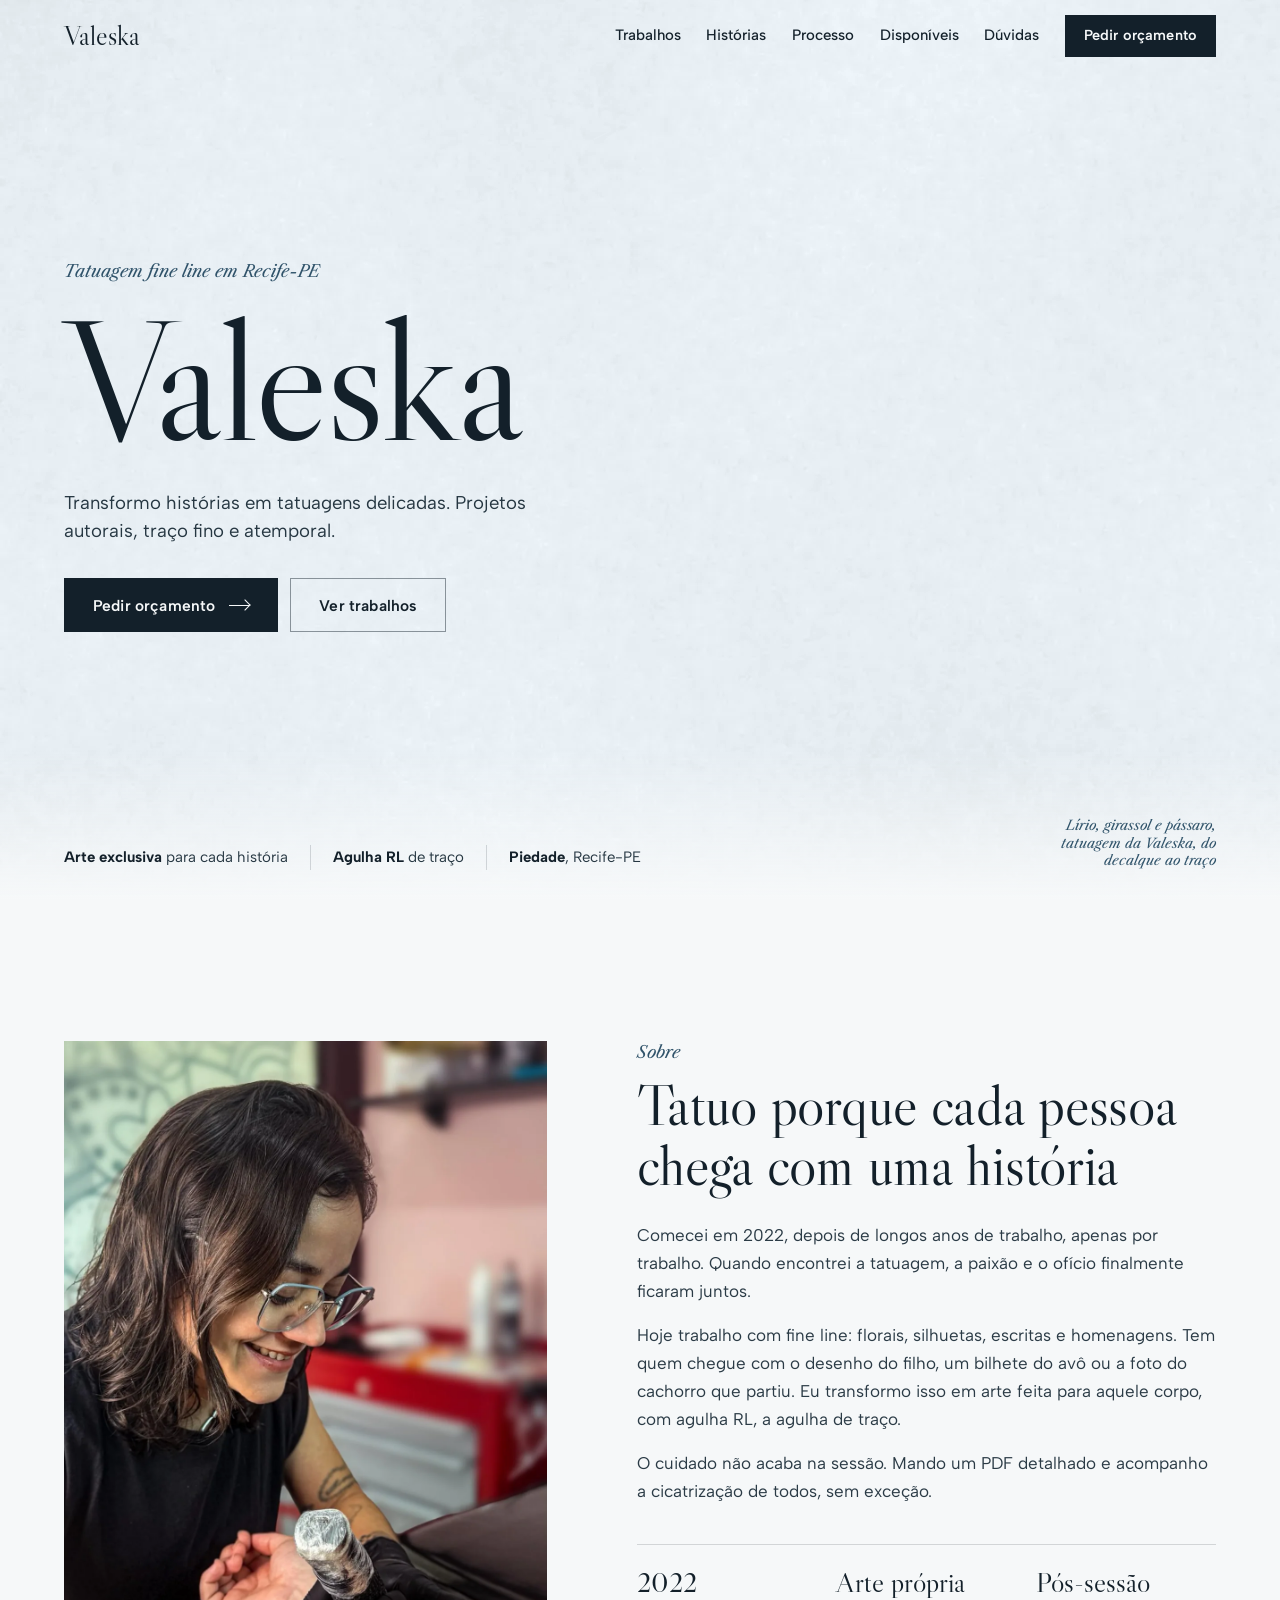
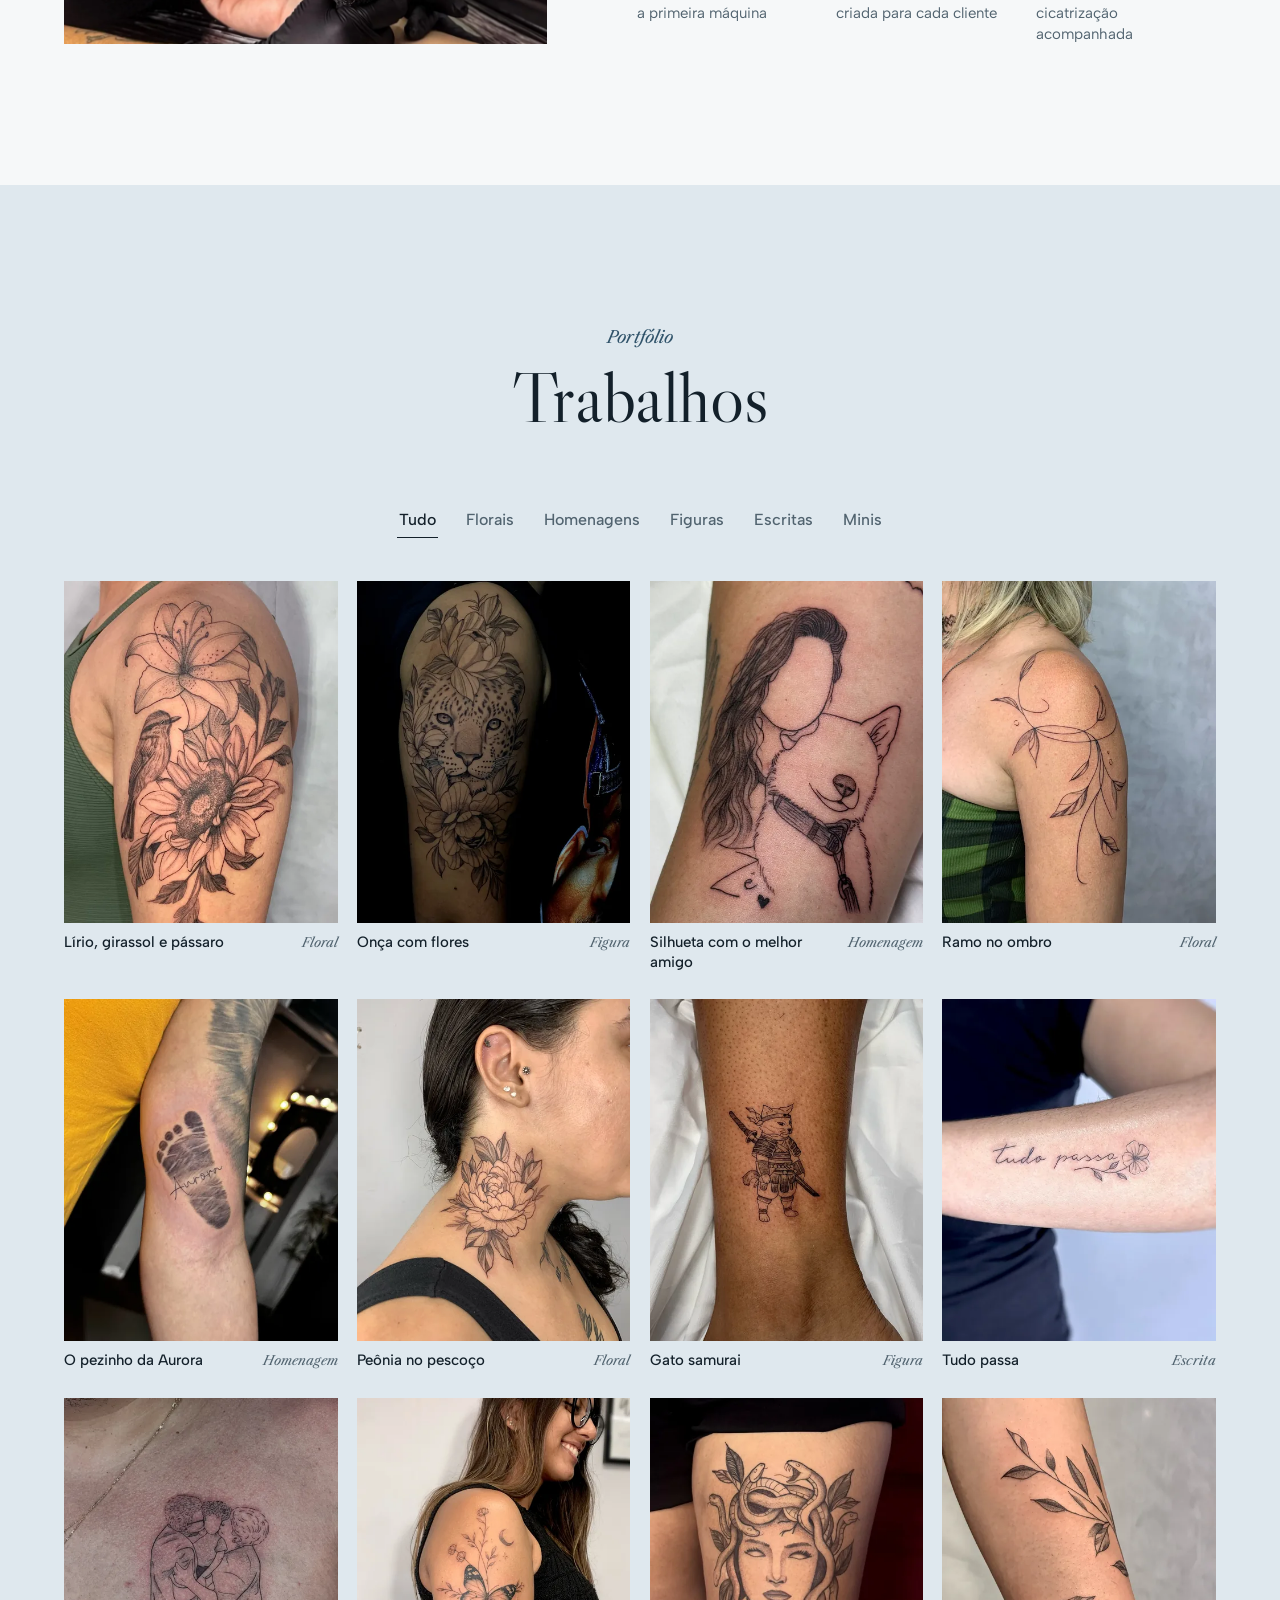
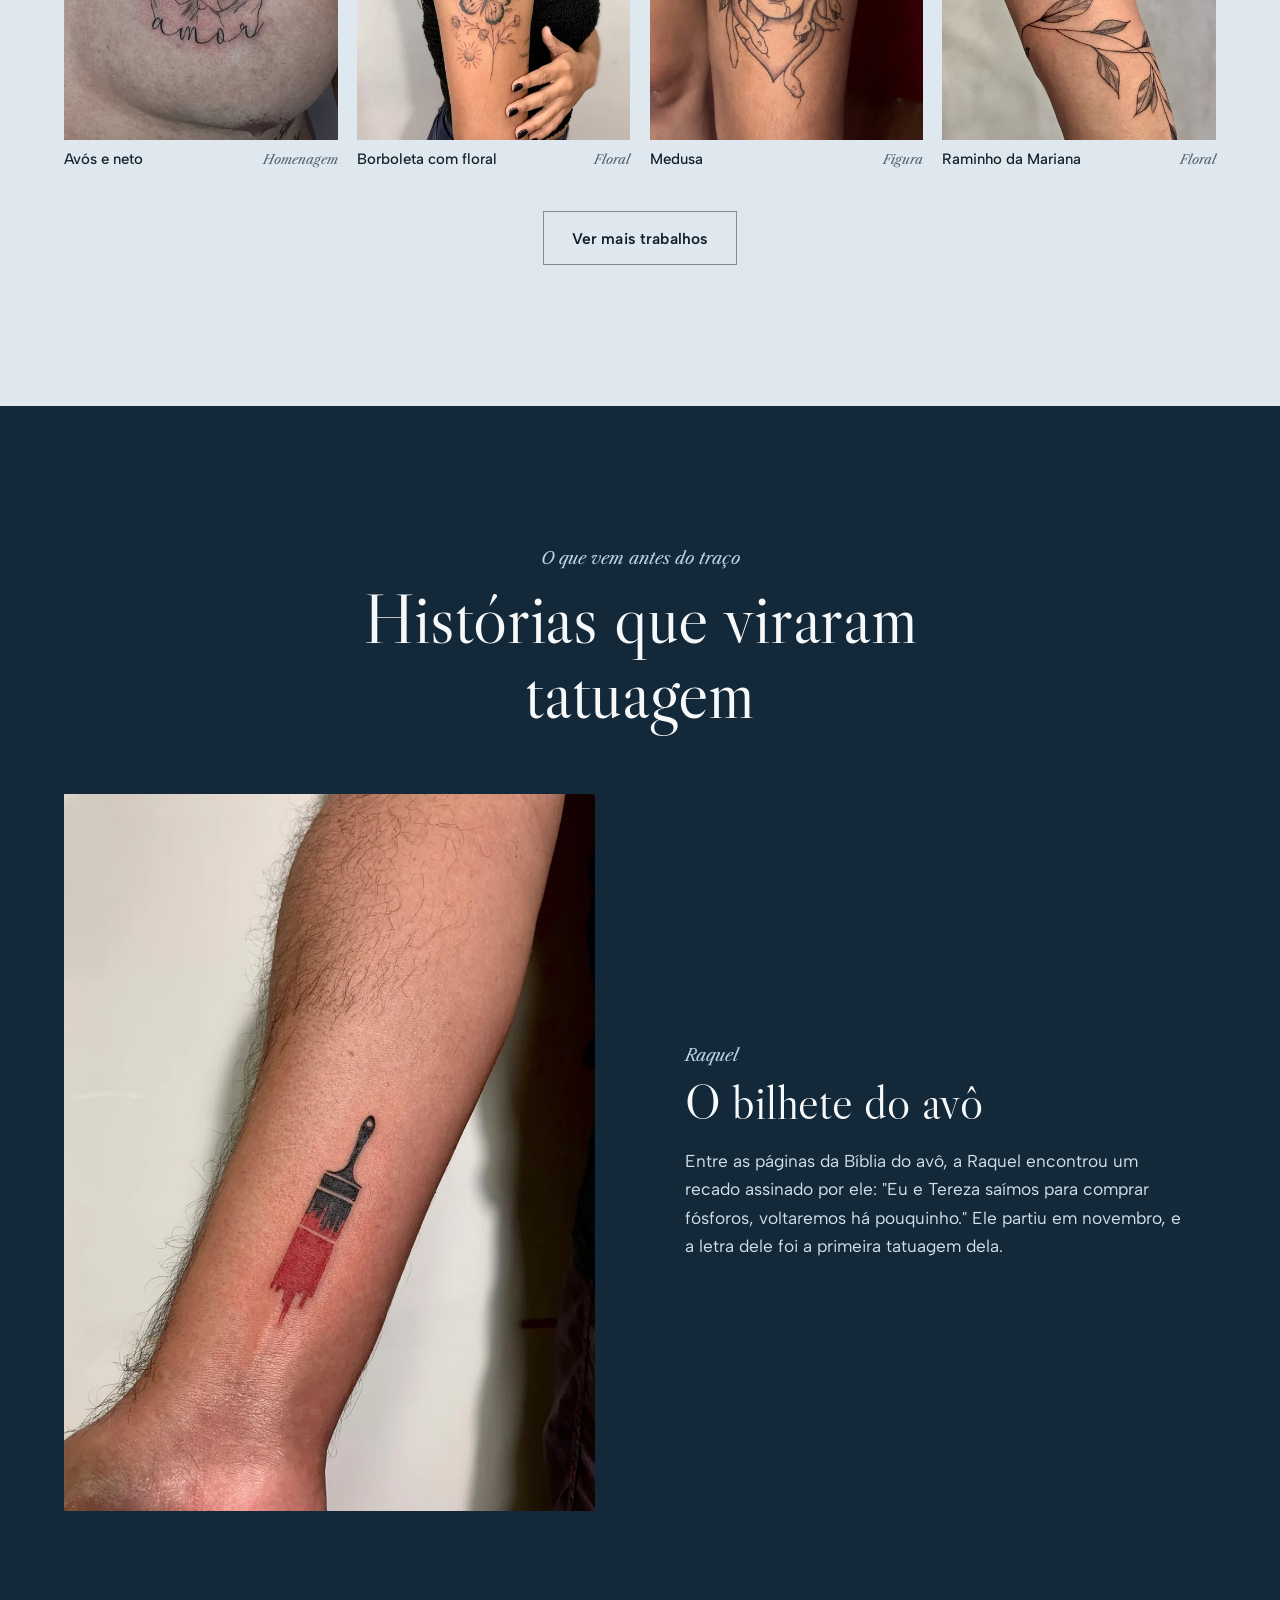
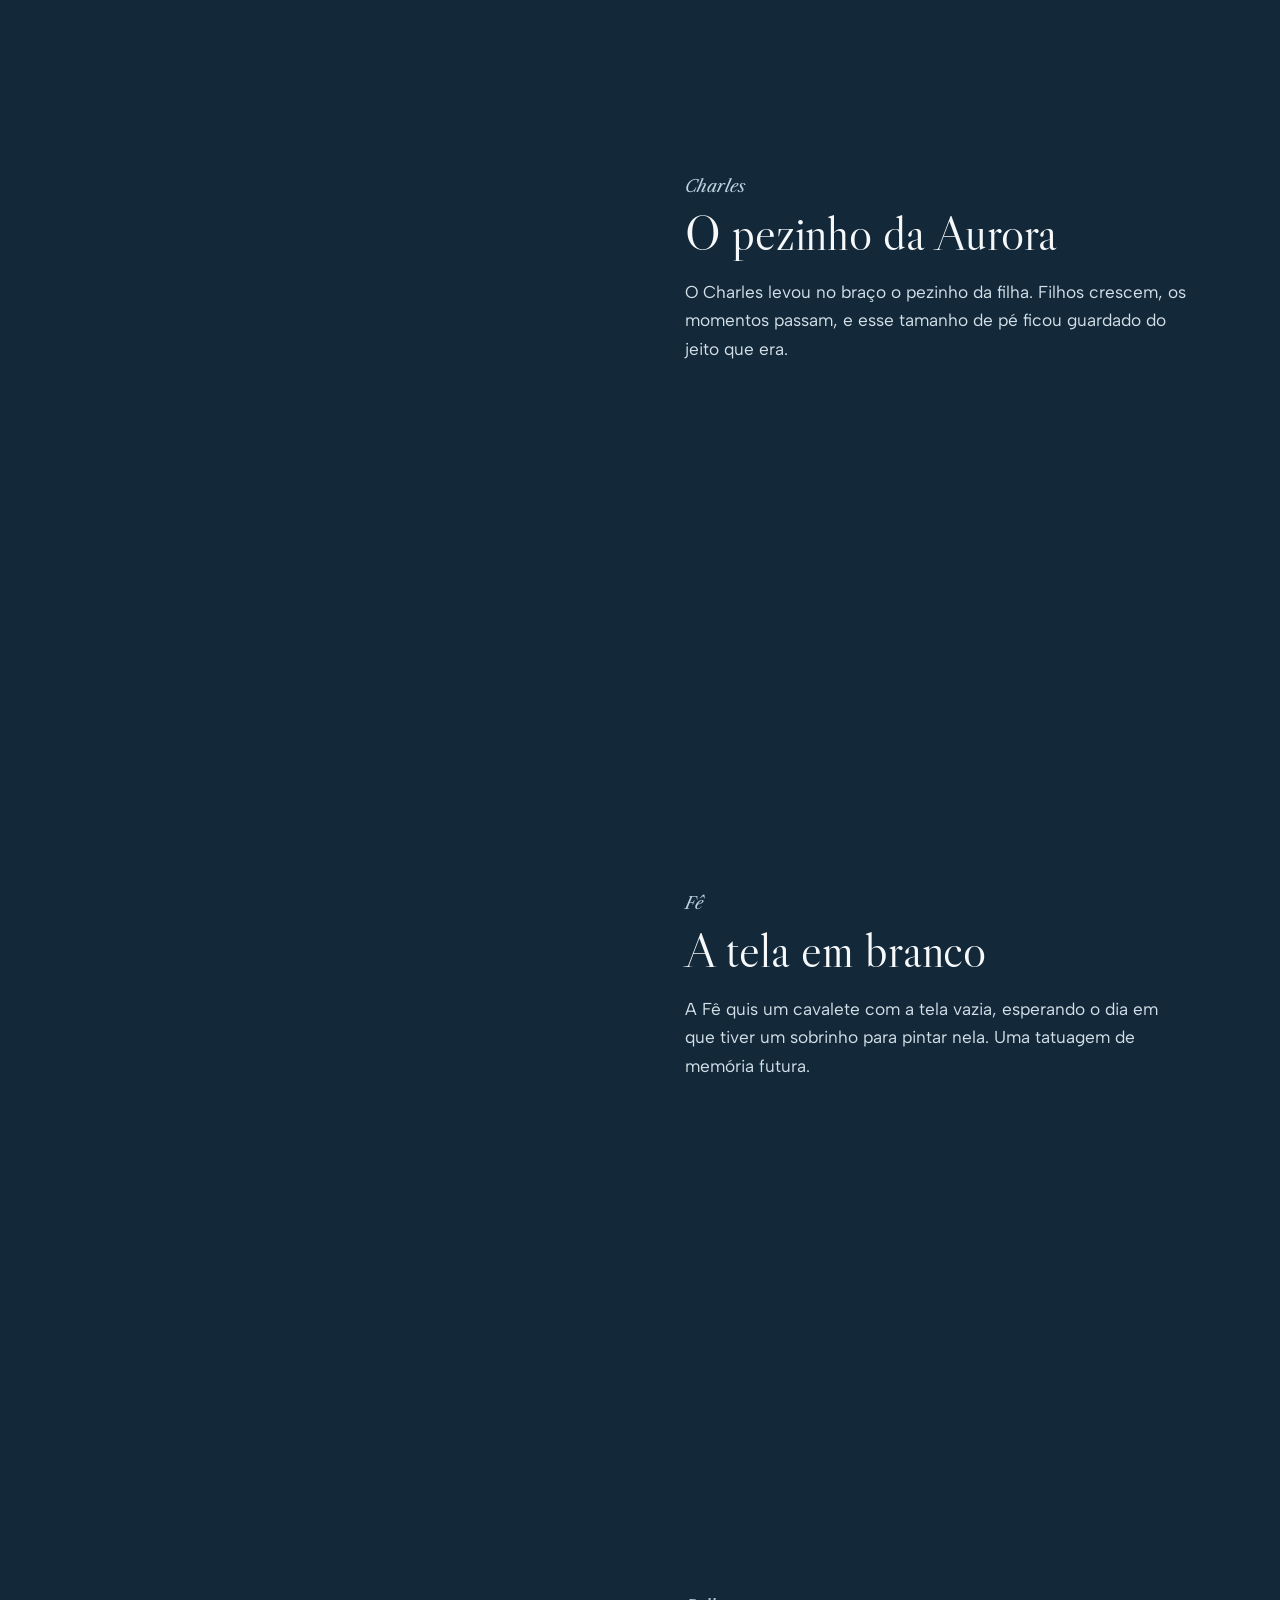
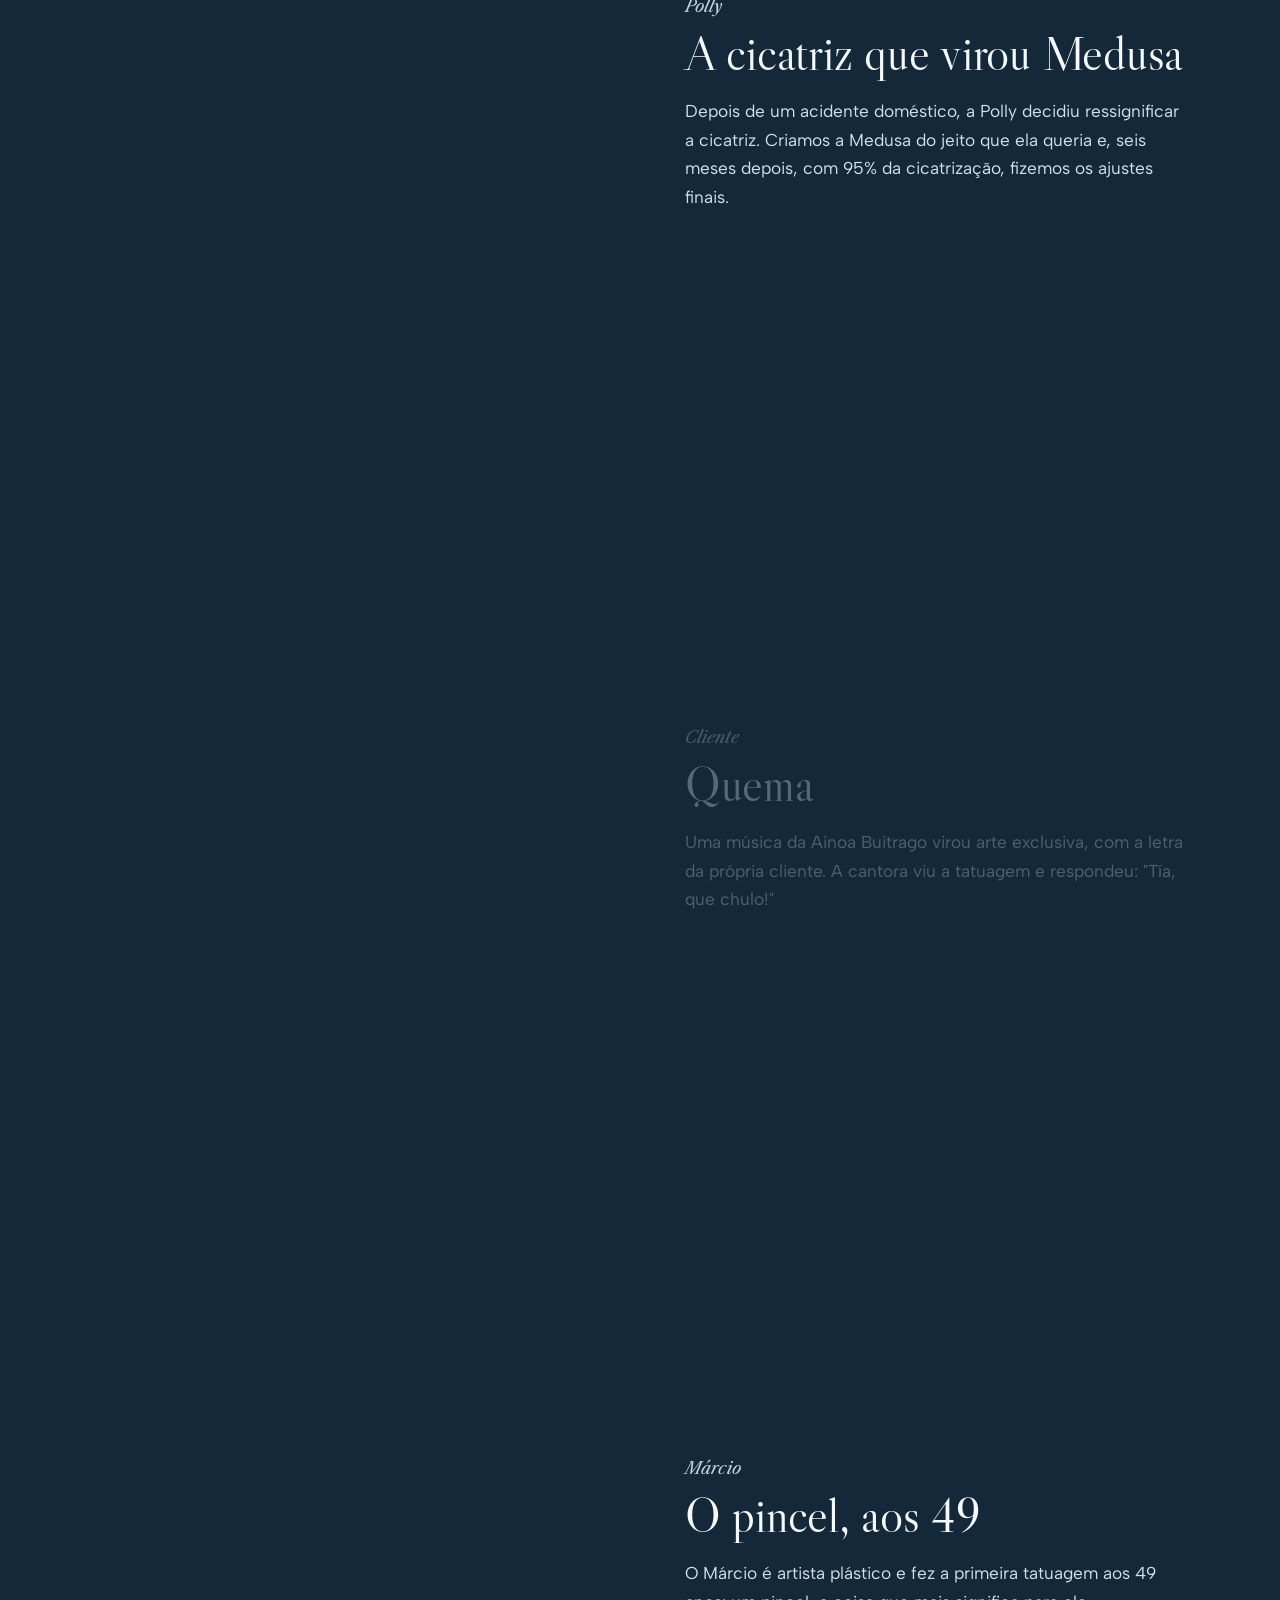
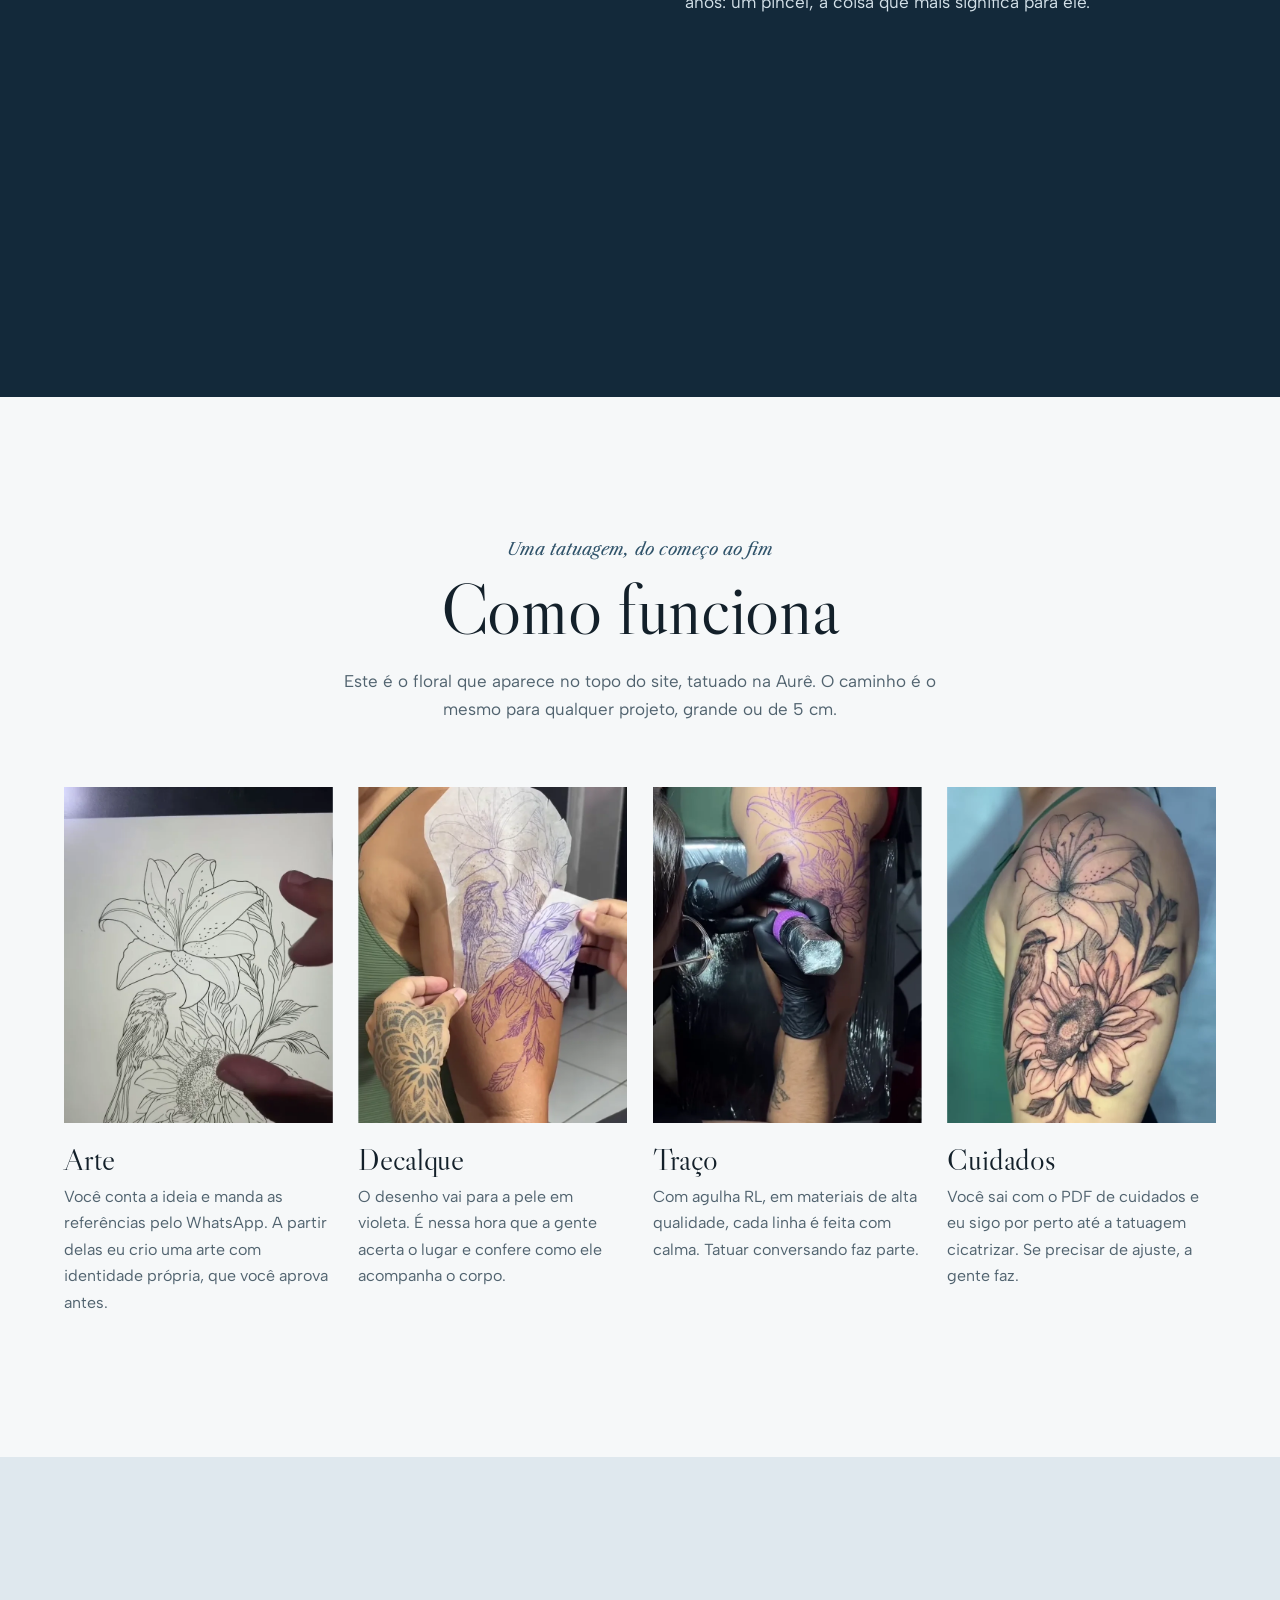
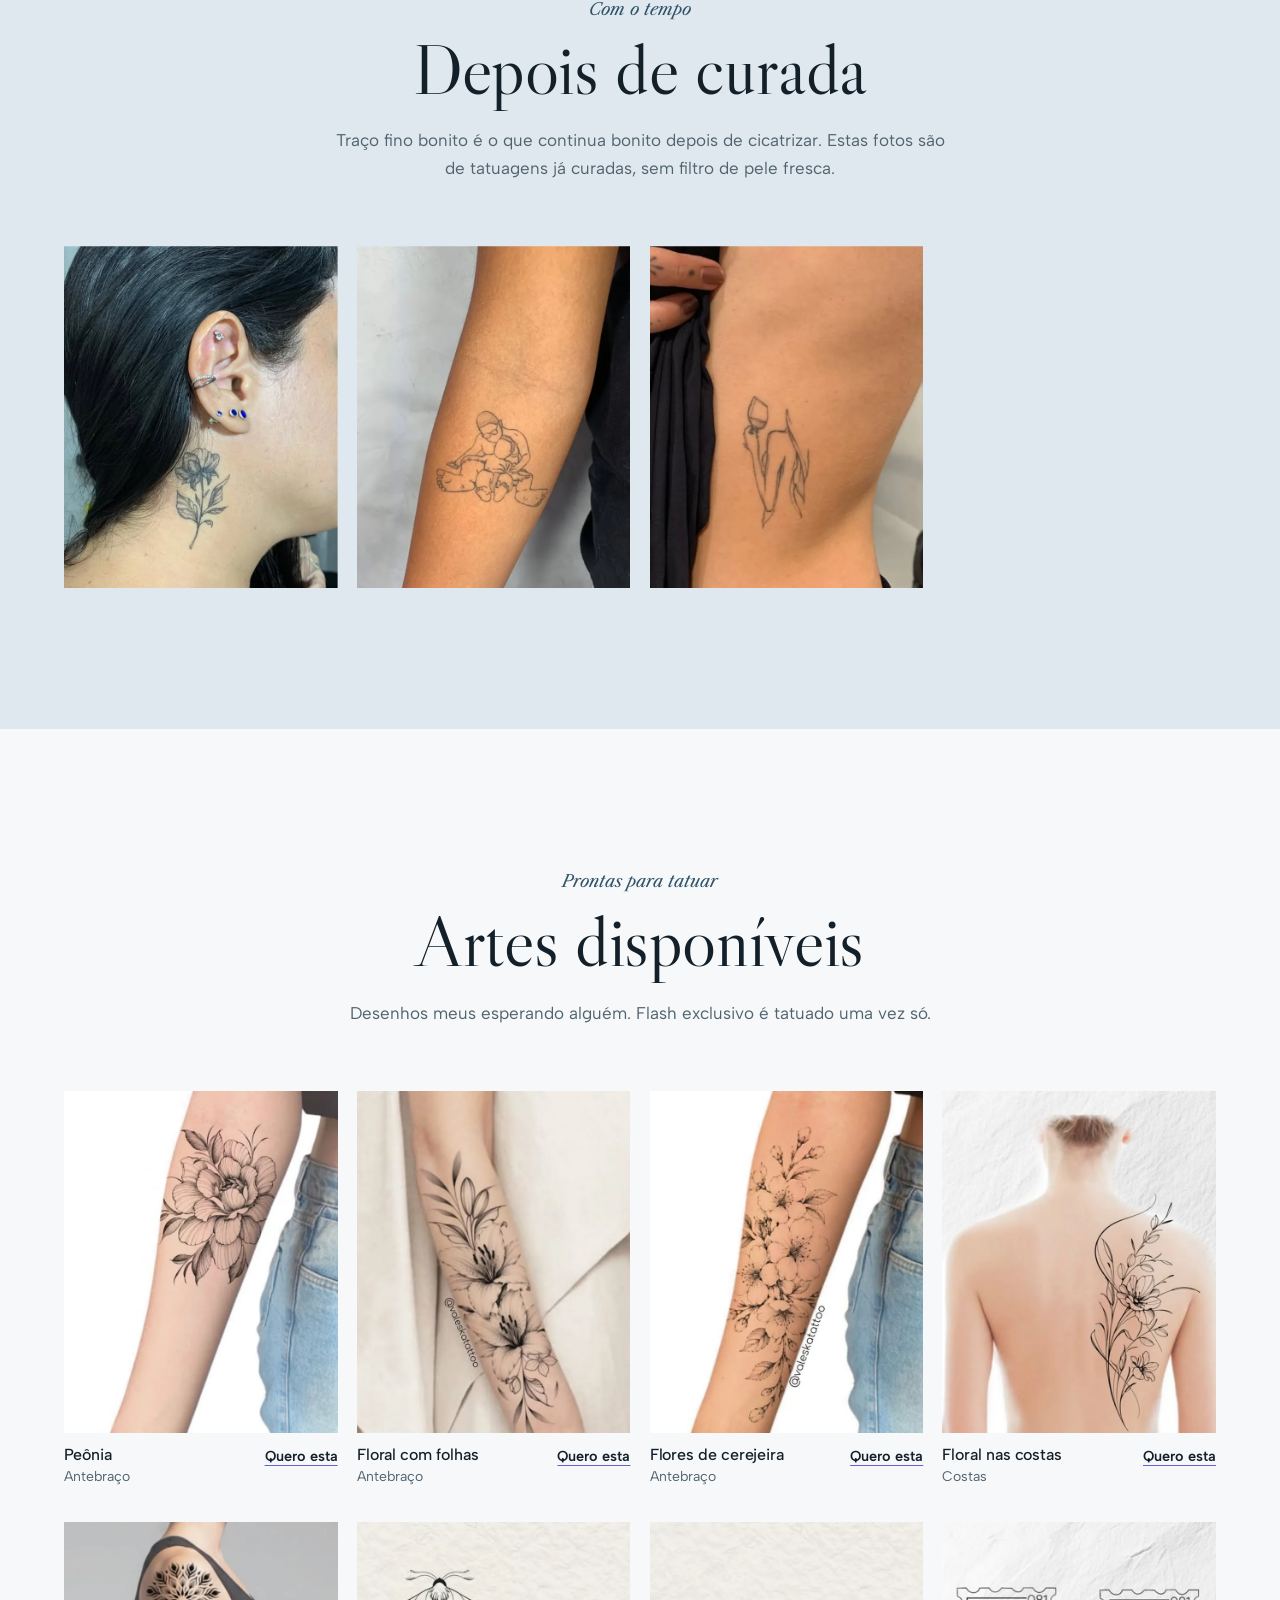
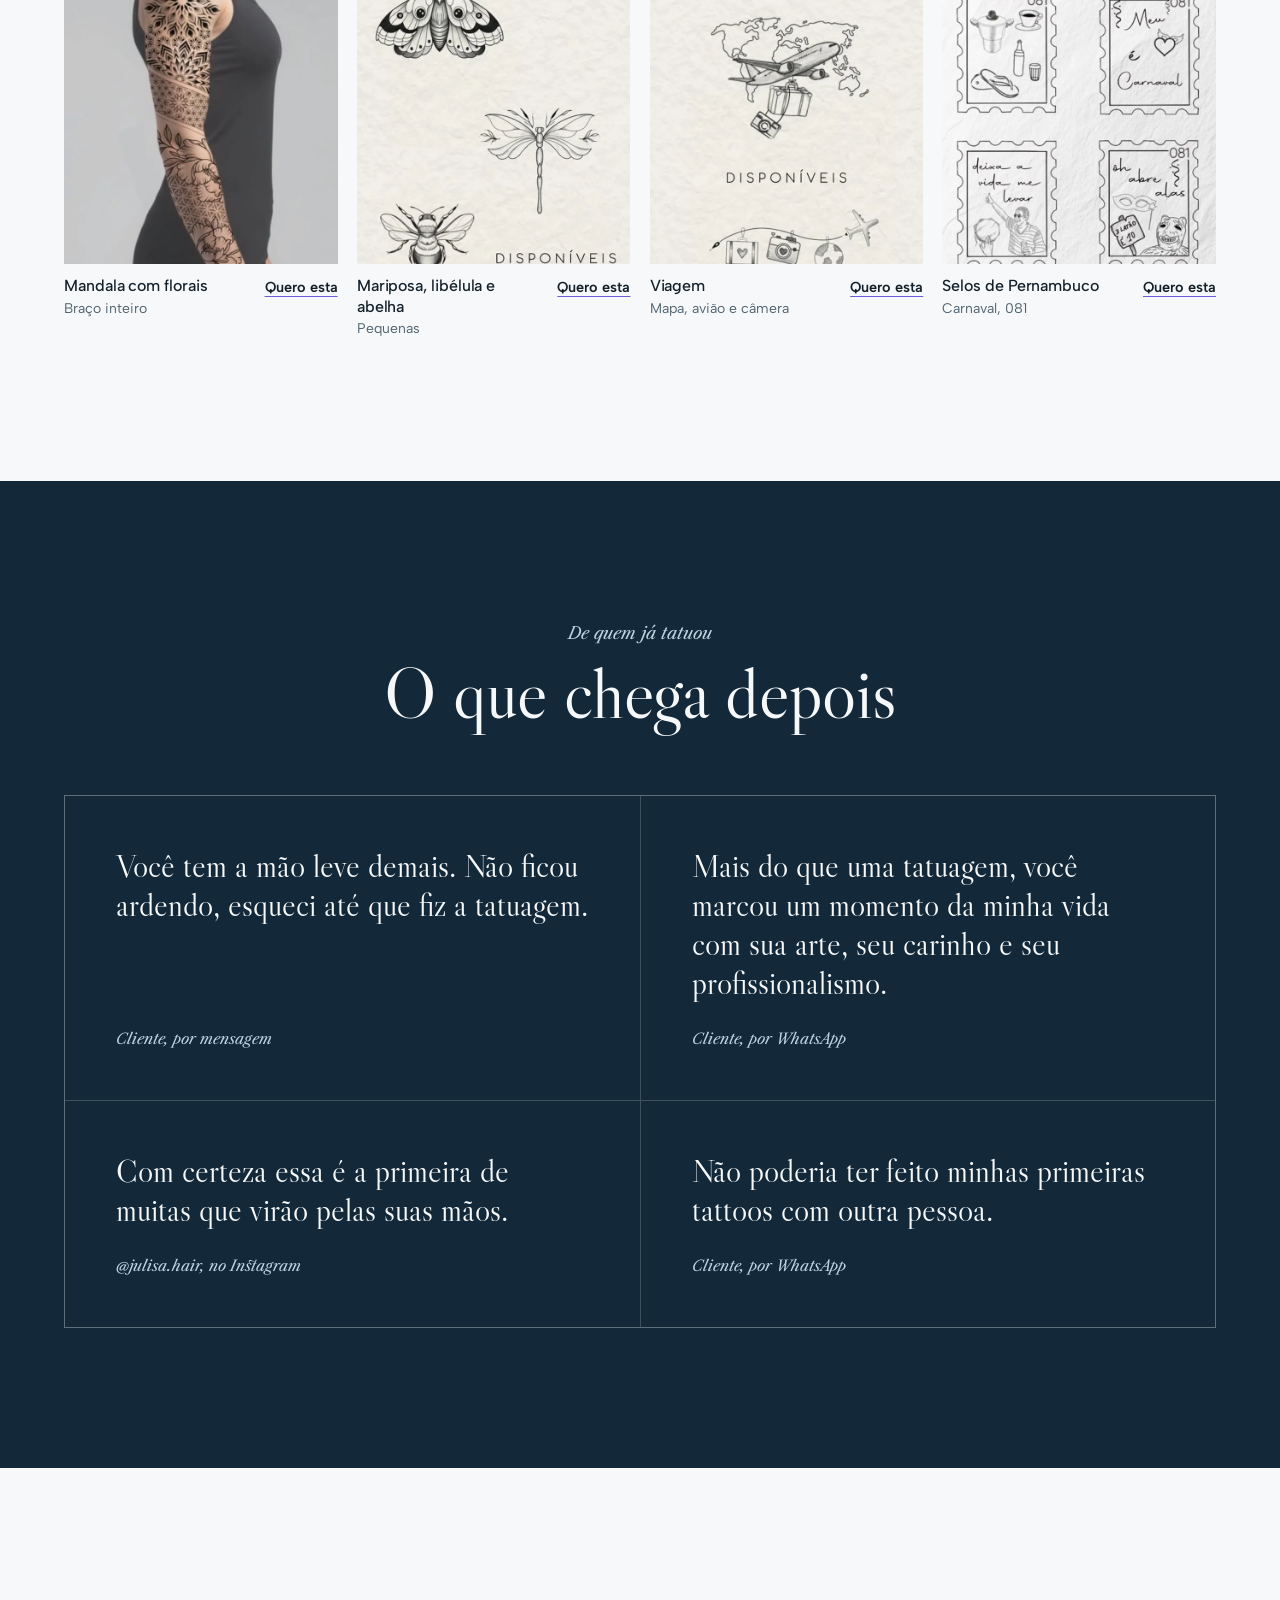
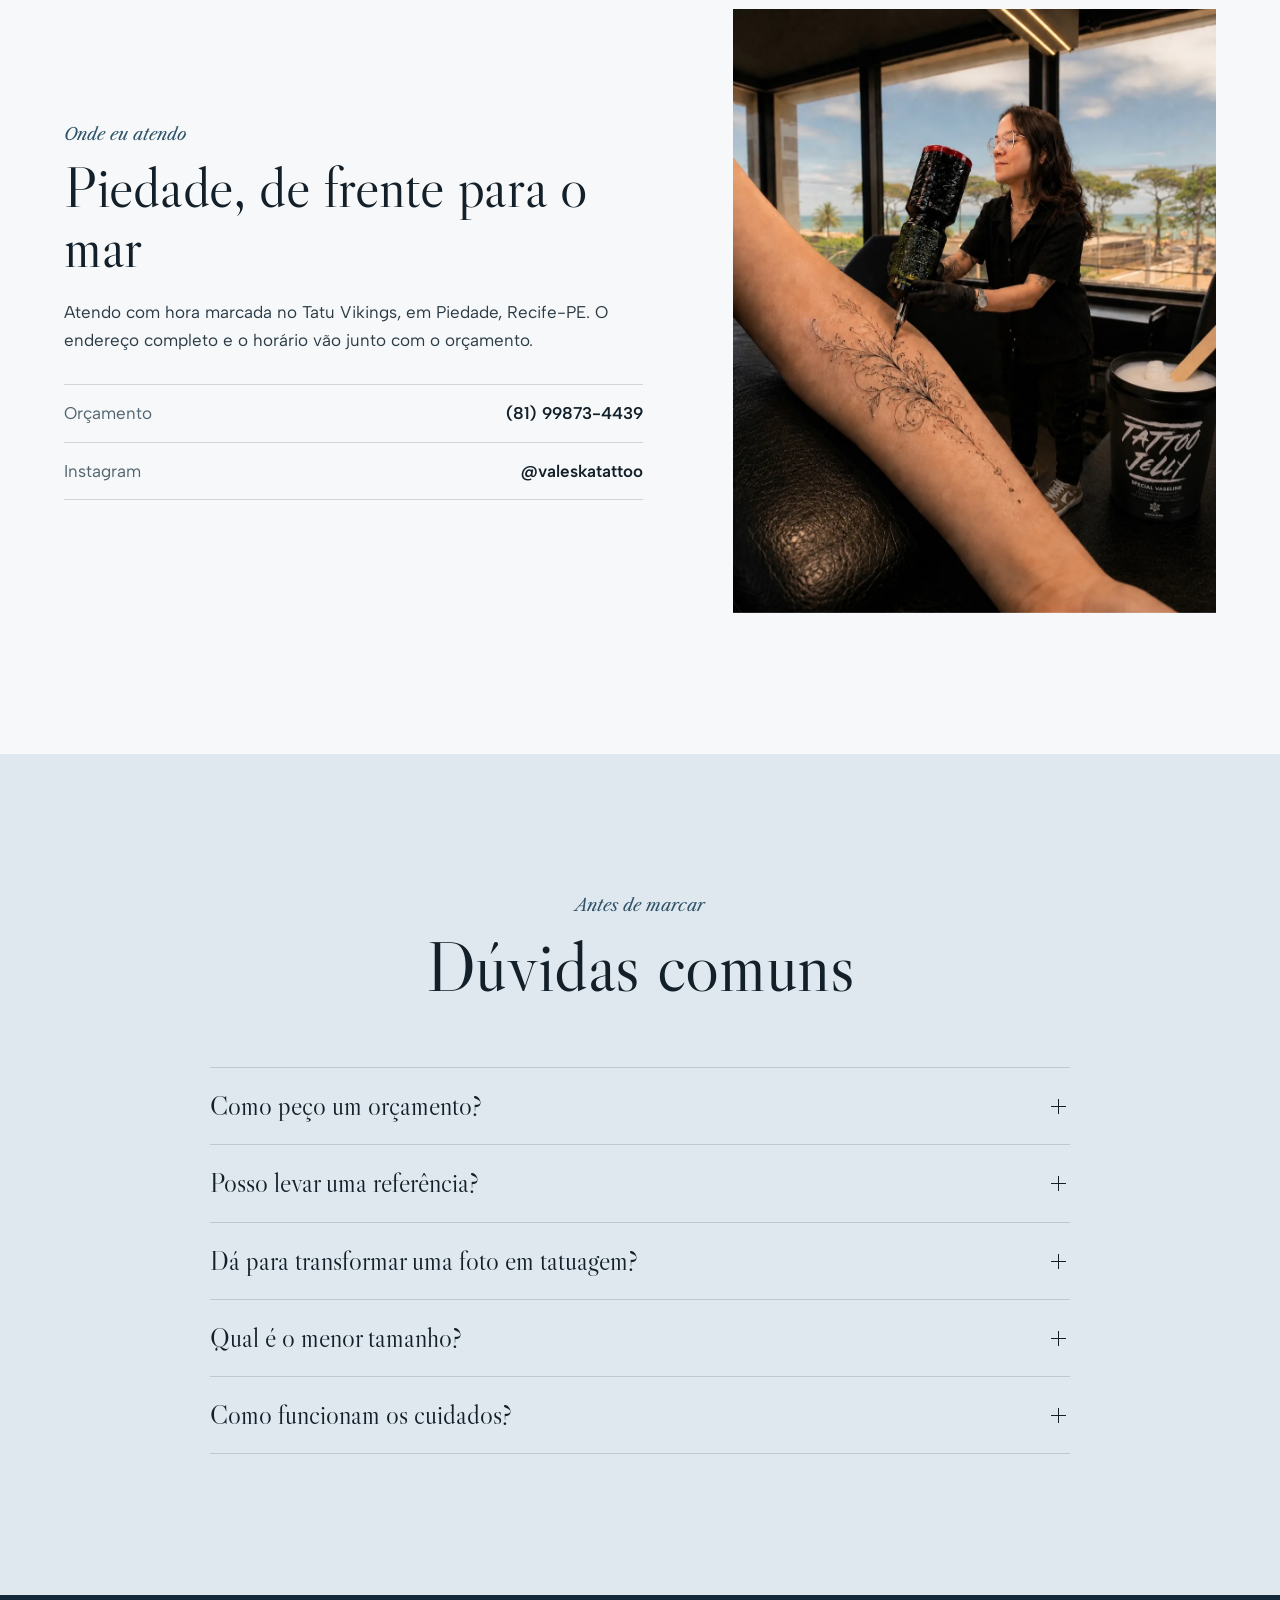
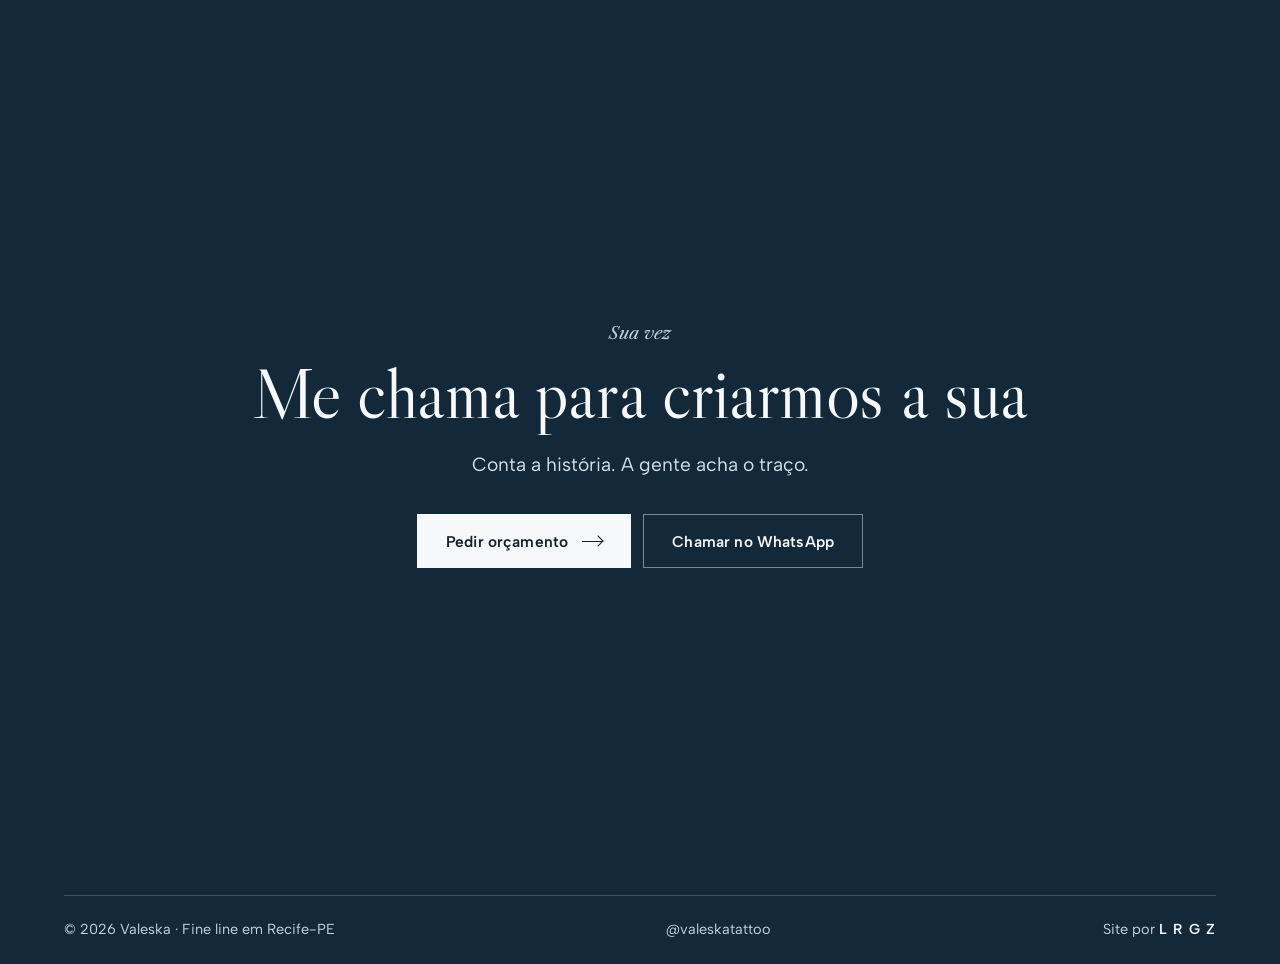
==== index.html @ d9b6a5a5 "Site da Valeska: fine line em Recife-PE Hero com o traço da tatuagem real em WebGL (MP4 no toque), p" ====
<!doctype html>
<html lang="pt-BR">
<head>
<meta charset="utf-8">
<meta name="viewport" content="width=device-width, initial-scale=1, viewport-fit=cover">
<title>Valeska · Tatuagem fine line em Recife-PE</title>
<meta name="description" content="Valeska transforma histórias em tatuagens delicadas: florais, silhuetas, escritas e homenagens em fine line, com arte exclusiva. Atendimento em Piedade, Recife-PE.">
<meta name="robots" content="noindex, nofollow">
<meta name="theme-color" content="#e7edf2">
<meta property="og:type" content="website">
<meta property="og:title" content="Valeska · Tatuagem fine line em Recife-PE">
<meta property="og:description" content="Transformo histórias em tatuagens delicadas. Projetos autorais, traço fino e atemporal.">
<meta property="og:image" content="https://azeugral.github.io/valeska-tattoo/og.jpg?v=1">
<link rel="icon" href="favicon.svg" type="image/svg+xml">
<link rel="apple-touch-icon" href="apple-touch-icon.png">
<link rel="preconnect" href="https://fonts.googleapis.com">
<link rel="preconnect" href="https://fonts.gstatic.com" crossorigin>
<link href="https://fonts.googleapis.com/css2?family=Albert+Sans:wght@400;500;600;700&family=Libre+Caslon+Display&family=Libre+Caslon+Text:ital@0;1&display=swap" rel="stylesheet">
<link rel="stylesheet" href="assets/css/site.css?v=1">
</head>
<body>

<header class="topo" id="topo">
  <a class="marca" href="#inicio" aria-label="Valeska, início">Valeska</a>
  <nav class="nav" id="nav" aria-label="Seções">
    <a href="#trabalhos">Trabalhos</a>
    <a href="#historias">Histórias</a>
    <a href="#processo">Processo</a>
    <a href="#disponiveis">Disponíveis</a>
    <a href="#duvidas">Dúvidas</a>
    <a class="btn btn-sm nav-cta" href="agendar.html">Pedir orçamento</a>
  </nav>
  <button class="menu-btn" id="menu-btn" aria-label="Abrir menu" aria-expanded="false" aria-controls="nav"><span></span><span></span></button>
</header>

<main>
<section class="hero" id="inicio">
  <div class="hero-palco" aria-hidden="true">
    <img class="hero-poster" src="assets/img/traco-largo-ini.webp" alt="" width="1280" height="720" data-ret-ini="assets/img/traco-retrato-ini.webp" data-ret-fim="assets/img/traco-retrato-fim.webp" data-lar-fim="assets/img/traco-largo-fim.webp">
    <canvas id="traco"></canvas>
  </div>
  <div class="hero-txt">
    <p class="chapeu entrada" style="--d:.15s">Tatuagem fine line em Recife-PE</p>
    <h1 class="hero-tit"><span class="linha"><span style="--d:.28s">Valeska</span></span></h1>
    <p class="hero-sub entrada" style="--d:.62s">Transformo histórias em tatuagens delicadas. Projetos autorais, traço fino e atemporal.</p>
    <div class="hero-btns entrada" style="--d:.76s">
      <a class="btn" href="agendar.html">Pedir orçamento <i aria-hidden="true"></i></a>
      <a class="btn btn-linha" href="#trabalhos">Ver trabalhos</a>
    </div>
  </div>
  <div class="hero-info entrada" style="--d:.95s">
    <p><b>Arte exclusiva</b> para cada história</p>
    <p><b>Agulha RL</b> de traço</p>
    <p><b>Piedade</b>, Recife-PE</p>
  </div>
  <p class="hero-leg entrada" style="--d:1.1s">Lírio, girassol e pássaro, tatuagem da Valeska, do decalque ao traço</p>
</section>

<section class="sobre secao branco" id="sobre">
  <div class="sobre-grade">
    <figure class="sobre-foto revela"><img src="assets/img/sobre.webp" alt="Valeska sorrindo enquanto tatua um antebraço" width="1080" height="1350" loading="lazy" decoding="async"></figure>
    <div class="sobre-txt entra">
      <p class="chapeu">Sobre</p>
      <h2>Tatuo porque cada pessoa chega com uma história</h2>
      <p>Comecei em 2022, depois de longos anos de trabalho, apenas por trabalho. Quando encontrei a tatuagem, a paixão e o ofício finalmente ficaram juntos.</p>
      <p>Hoje trabalho com fine line: florais, silhuetas, escritas e homenagens. Tem quem chegue com o desenho do filho, um bilhete do avô ou a foto do cachorro que partiu. Eu transformo isso em arte feita para aquele corpo, com agulha RL, a agulha de traço.</p>
      <p>O cuidado não acaba na sessão. Mando um PDF detalhado e acompanho a cicatrização de todos, sem exceção.</p>
      <dl class="fatos">
        <div><dt>2022</dt><dd>a primeira máquina</dd></div>
        <div><dt>Arte própria</dt><dd>criada para cada cliente</dd></div>
        <div><dt>Pós-sessão</dt><dd>cicatrização acompanhada</dd></div>
      </dl>
    </div>
  </div>
</section>

<section class="trabalhos secao nevoa" id="trabalhos">
  <div class="cab entra">
    <p class="chapeu">Portfólio</p>
    <h2>Trabalhos</h2>
  </div>
  <div class="filtros entra" role="group" aria-label="Filtrar trabalhos">
    <button class="filtro ativo" data-f="tudo" aria-pressed="true">Tudo</button>
    <button class="filtro" data-f="floral" aria-pressed="false">Florais</button>
    <button class="filtro" data-f="homenagem" aria-pressed="false">Homenagens</button>
    <button class="filtro" data-f="figura" aria-pressed="false">Figuras</button>
    <button class="filtro" data-f="escrita" aria-pressed="false">Escritas</button>
    <button class="filtro" data-f="mini" aria-pressed="false">Minis</button>
  </div>
  <ul class="obras" id="obras" aria-label="Trabalhos">
    <li class="obra" data-cat="floral"><button class="obra-btn" data-g="assets/img/full/obras-01.webp" data-leg="Lírio, girassol e pássaro" data-det="Floral" aria-label="Ampliar: Lírio, girassol e pássaro">
      <span class="obra-img"><img src="assets/img/obras/01-p.webp" srcset="assets/img/obras/01-p.webp 480w, assets/img/obras/01.webp 960w" sizes="(max-width: 700px) 46vw, (max-width: 1100px) 33vw, 25vw" alt="Lírio, girassol e pássaro" width="480" height="600" loading="lazy" decoding="async" draggable="false"></span>
      <span class="obra-leg"><b>Lírio, girassol e pássaro</b><small>Floral</small></span></button></li>
    <li class="obra" data-cat="figura"><button class="obra-btn" data-g="assets/img/full/obras-02.webp" data-leg="Onça com flores" data-det="Figura" aria-label="Ampliar: Onça com flores">
      <span class="obra-img"><img src="assets/img/obras/02-p.webp" srcset="assets/img/obras/02-p.webp 480w, assets/img/obras/02.webp 960w" sizes="(max-width: 700px) 46vw, (max-width: 1100px) 33vw, 25vw" alt="Onça com flores" width="480" height="600" loading="lazy" decoding="async" draggable="false"></span>
      <span class="obra-leg"><b>Onça com flores</b><small>Figura</small></span></button></li>
    <li class="obra" data-cat="homenagem"><button class="obra-btn" data-g="assets/img/full/obras-03.webp" data-leg="Silhueta com o melhor amigo" data-det="Homenagem" aria-label="Ampliar: Silhueta com o melhor amigo">
      <span class="obra-img"><img src="assets/img/obras/03-p.webp" srcset="assets/img/obras/03-p.webp 480w, assets/img/obras/03.webp 960w" sizes="(max-width: 700px) 46vw, (max-width: 1100px) 33vw, 25vw" alt="Silhueta com o melhor amigo" width="480" height="600" loading="lazy" decoding="async" draggable="false"></span>
      <span class="obra-leg"><b>Silhueta com o melhor amigo</b><small>Homenagem</small></span></button></li>
    <li class="obra" data-cat="floral"><button class="obra-btn" data-g="assets/img/full/obras-04.webp" data-leg="Ramo no ombro" data-det="Floral" aria-label="Ampliar: Ramo no ombro">
      <span class="obra-img"><img src="assets/img/obras/04-p.webp" srcset="assets/img/obras/04-p.webp 480w, assets/img/obras/04.webp 960w" sizes="(max-width: 700px) 46vw, (max-width: 1100px) 33vw, 25vw" alt="Ramo no ombro" width="480" height="600" loading="lazy" decoding="async" draggable="false"></span>
      <span class="obra-leg"><b>Ramo no ombro</b><small>Floral</small></span></button></li>
    <li class="obra" data-cat="homenagem"><button class="obra-btn" data-g="assets/img/full/obras-05.webp" data-leg="O pezinho da Aurora" data-det="Homenagem" aria-label="Ampliar: O pezinho da Aurora">
      <span class="obra-img"><img src="assets/img/obras/05-p.webp" srcset="assets/img/obras/05-p.webp 480w, assets/img/obras/05.webp 960w" sizes="(max-width: 700px) 46vw, (max-width: 1100px) 33vw, 25vw" alt="O pezinho da Aurora" width="480" height="600" loading="lazy" decoding="async" draggable="false"></span>
      <span class="obra-leg"><b>O pezinho da Aurora</b><small>Homenagem</small></span></button></li>
    <li class="obra" data-cat="floral"><button class="obra-btn" data-g="assets/img/full/obras-06.webp" data-leg="Peônia no pescoço" data-det="Floral" aria-label="Ampliar: Peônia no pescoço">
      <span class="obra-img"><img src="assets/img/obras/06-p.webp" srcset="assets/img/obras/06-p.webp 480w, assets/img/obras/06.webp 960w" sizes="(max-width: 700px) 46vw, (max-width: 1100px) 33vw, 25vw" alt="Peônia no pescoço" width="480" height="600" loading="lazy" decoding="async" draggable="false"></span>
      <span class="obra-leg"><b>Peônia no pescoço</b><small>Floral</small></span></button></li>
    <li class="obra" data-cat="figura"><button class="obra-btn" data-g="assets/img/full/obras-07.webp" data-leg="Gato samurai" data-det="Figura" aria-label="Ampliar: Gato samurai">
      <span class="obra-img"><img src="assets/img/obras/07-p.webp" srcset="assets/img/obras/07-p.webp 480w, assets/img/obras/07.webp 960w" sizes="(max-width: 700px) 46vw, (max-width: 1100px) 33vw, 25vw" alt="Gato samurai" width="480" height="600" loading="lazy" decoding="async" draggable="false"></span>
      <span class="obra-leg"><b>Gato samurai</b><small>Figura</small></span></button></li>
    <li class="obra" data-cat="escrita"><button class="obra-btn" data-g="assets/img/full/obras-08.webp" data-leg="Tudo passa" data-det="Escrita" aria-label="Ampliar: Tudo passa">
      <span class="obra-img"><img src="assets/img/obras/08-p.webp" srcset="assets/img/obras/08-p.webp 480w, assets/img/obras/08.webp 960w" sizes="(max-width: 700px) 46vw, (max-width: 1100px) 33vw, 25vw" alt="Tudo passa" width="480" height="600" loading="lazy" decoding="async" draggable="false"></span>
      <span class="obra-leg"><b>Tudo passa</b><small>Escrita</small></span></button></li>
    <li class="obra" data-cat="homenagem"><button class="obra-btn" data-g="assets/img/full/obras-09.webp" data-leg="Avós e neto" data-det="Homenagem" aria-label="Ampliar: Avós e neto">
      <span class="obra-img"><img src="assets/img/obras/09-p.webp" srcset="assets/img/obras/09-p.webp 480w, assets/img/obras/09.webp 960w" sizes="(max-width: 700px) 46vw, (max-width: 1100px) 33vw, 25vw" alt="Avós e neto" width="480" height="600" loading="lazy" decoding="async" draggable="false"></span>
      <span class="obra-leg"><b>Avós e neto</b><small>Homenagem</small></span></button></li>
    <li class="obra" data-cat="floral"><button class="obra-btn" data-g="assets/img/full/obras-10.webp" data-leg="Borboleta com floral" data-det="Floral" aria-label="Ampliar: Borboleta com floral">
      <span class="obra-img"><img src="assets/img/obras/10-p.webp" srcset="assets/img/obras/10-p.webp 480w, assets/img/obras/10.webp 960w" sizes="(max-width: 700px) 46vw, (max-width: 1100px) 33vw, 25vw" alt="Borboleta com floral" width="480" height="600" loading="lazy" decoding="async" draggable="false"></span>
      <span class="obra-leg"><b>Borboleta com floral</b><small>Floral</small></span></button></li>
    <li class="obra" data-cat="figura"><button class="obra-btn" data-g="assets/img/full/obras-11.webp" data-leg="Medusa" data-det="Figura" aria-label="Ampliar: Medusa">
      <span class="obra-img"><img src="assets/img/obras/11-p.webp" srcset="assets/img/obras/11-p.webp 480w, assets/img/obras/11.webp 960w" sizes="(max-width: 700px) 46vw, (max-width: 1100px) 33vw, 25vw" alt="Medusa" width="480" height="600" loading="lazy" decoding="async" draggable="false"></span>
      <span class="obra-leg"><b>Medusa</b><small>Figura</small></span></button></li>
    <li class="obra" data-cat="floral"><button class="obra-btn" data-g="assets/img/full/obras-12.webp" data-leg="Raminho da Mariana" data-det="Floral" aria-label="Ampliar: Raminho da Mariana">
      <span class="obra-img"><img src="assets/img/obras/12-p.webp" srcset="assets/img/obras/12-p.webp 480w, assets/img/obras/12.webp 960w" sizes="(max-width: 700px) 46vw, (max-width: 1100px) 33vw, 25vw" alt="Raminho da Mariana" width="480" height="600" loading="lazy" decoding="async" draggable="false"></span>
      <span class="obra-leg"><b>Raminho da Mariana</b><small>Floral</small></span></button></li>
    <li class="obra" data-cat="mini"><button class="obra-btn" data-g="assets/img/full/obras-13.webp" data-leg="Gatinhos" data-det="Mini" aria-label="Ampliar: Gatinhos">
      <span class="obra-img"><img src="assets/img/obras/13-p.webp" srcset="assets/img/obras/13-p.webp 480w, assets/img/obras/13.webp 960w" sizes="(max-width: 700px) 46vw, (max-width: 1100px) 33vw, 25vw" alt="Gatinhos" width="480" height="600" loading="lazy" decoding="async" draggable="false"></span>
      <span class="obra-leg"><b>Gatinhos</b><small>Mini</small></span></button></li>
    <li class="obra" data-cat="homenagem"><button class="obra-btn" data-g="assets/img/full/obras-14.webp" data-leg="A mãozinha da Mainha" data-det="Homenagem" aria-label="Ampliar: A mãozinha da Mainha">
      <span class="obra-img"><img src="assets/img/obras/14-p.webp" srcset="assets/img/obras/14-p.webp 480w, assets/img/obras/14.webp 960w" sizes="(max-width: 700px) 46vw, (max-width: 1100px) 33vw, 25vw" alt="A mãozinha da Mainha" width="480" height="600" loading="lazy" decoding="async" draggable="false"></span>
      <span class="obra-leg"><b>A mãozinha da Mainha</b><small>Homenagem</small></span></button></li>
    <li class="obra" data-cat="floral"><button class="obra-btn" data-g="assets/img/full/obras-15.webp" data-leg="Borboleta e rosas" data-det="Floral" aria-label="Ampliar: Borboleta e rosas">
      <span class="obra-img"><img src="assets/img/obras/15-p.webp" srcset="assets/img/obras/15-p.webp 480w, assets/img/obras/15.webp 960w" sizes="(max-width: 700px) 46vw, (max-width: 1100px) 33vw, 25vw" alt="Borboleta e rosas" width="480" height="600" loading="lazy" decoding="async" draggable="false"></span>
      <span class="obra-leg"><b>Borboleta e rosas</b><small>Floral</small></span></button></li>
    <li class="obra" data-cat="homenagem"><button class="obra-btn" data-g="assets/img/full/obras-16.webp" data-leg="Silhueta de foto" data-det="Homenagem" aria-label="Ampliar: Silhueta de foto">
      <span class="obra-img"><img src="assets/img/obras/16-p.webp" srcset="assets/img/obras/16-p.webp 480w, assets/img/obras/16.webp 960w" sizes="(max-width: 700px) 46vw, (max-width: 1100px) 33vw, 25vw" alt="Silhueta de foto" width="480" height="600" loading="lazy" decoding="async" draggable="false"></span>
      <span class="obra-leg"><b>Silhueta de foto</b><small>Homenagem</small></span></button></li>
    <li class="obra" data-cat="floral"><button class="obra-btn" data-g="assets/img/full/obras-17.webp" data-leg="Rosas na perna" data-det="Floral" aria-label="Ampliar: Rosas na perna">
      <span class="obra-img"><img src="assets/img/obras/17-p.webp" srcset="assets/img/obras/17-p.webp 480w, assets/img/obras/17.webp 960w" sizes="(max-width: 700px) 46vw, (max-width: 1100px) 33vw, 25vw" alt="Rosas na perna" width="480" height="600" loading="lazy" decoding="async" draggable="false"></span>
      <span class="obra-leg"><b>Rosas na perna</b><small>Floral</small></span></button></li>
    <li class="obra" data-cat="escrita"><button class="obra-btn" data-g="assets/img/full/obras-18.webp" data-leg="Feita de sonhos, cicatrizes e recomeços" data-det="Escrita" aria-label="Ampliar: Feita de sonhos, cicatrizes e recomeços">
      <span class="obra-img"><img src="assets/img/obras/18-p.webp" srcset="assets/img/obras/18-p.webp 480w, assets/img/obras/18.webp 960w" sizes="(max-width: 700px) 46vw, (max-width: 1100px) 33vw, 25vw" alt="Feita de sonhos, cicatrizes e recomeços" width="480" height="600" loading="lazy" decoding="async" draggable="false"></span>
      <span class="obra-leg"><b>Feita de sonhos, cicatrizes e recomeços</b><small>Escrita</small></span></button></li>
    <li class="obra" data-cat="figura"><button class="obra-btn" data-g="assets/img/full/obras-19.webp" data-leg="Onça mimosa" data-det="Figura" aria-label="Ampliar: Onça mimosa">
      <span class="obra-img"><img src="assets/img/obras/19-p.webp" srcset="assets/img/obras/19-p.webp 480w, assets/img/obras/19.webp 960w" sizes="(max-width: 700px) 46vw, (max-width: 1100px) 33vw, 25vw" alt="Onça mimosa" width="480" height="600" loading="lazy" decoding="async" draggable="false"></span>
      <span class="obra-leg"><b>Onça mimosa</b><small>Figura</small></span></button></li>
    <li class="obra" data-cat="floral"><button class="obra-btn" data-g="assets/img/full/obras-20.webp" data-leg="Coração e Provérbios 4:23" data-det="Floral" aria-label="Ampliar: Coração e Provérbios 4:23">
      <span class="obra-img"><img src="assets/img/obras/20-p.webp" srcset="assets/img/obras/20-p.webp 480w, assets/img/obras/20.webp 960w" sizes="(max-width: 700px) 46vw, (max-width: 1100px) 33vw, 25vw" alt="Coração e Provérbios 4:23" width="480" height="600" loading="lazy" decoding="async" draggable="false"></span>
      <span class="obra-leg"><b>Coração e Provérbios 4:23</b><small>Floral</small></span></button></li>
    <li class="obra" data-cat="mini"><button class="obra-btn" data-g="assets/img/full/obras-21.webp" data-leg="Onigiri" data-det="Mini" aria-label="Ampliar: Onigiri">
      <span class="obra-img"><img src="assets/img/obras/21-p.webp" srcset="assets/img/obras/21-p.webp 480w, assets/img/obras/21.webp 960w" sizes="(max-width: 700px) 46vw, (max-width: 1100px) 33vw, 25vw" alt="Onigiri" width="480" height="600" loading="lazy" decoding="async" draggable="false"></span>
      <span class="obra-leg"><b>Onigiri</b><small>Mini</small></span></button></li>
    <li class="obra" data-cat="homenagem"><button class="obra-btn" data-g="assets/img/full/obras-22.webp" data-leg="Primeiras pegadas" data-det="Homenagem" aria-label="Ampliar: Primeiras pegadas">
      <span class="obra-img"><img src="assets/img/obras/22-p.webp" srcset="assets/img/obras/22-p.webp 480w, assets/img/obras/22.webp 960w" sizes="(max-width: 700px) 46vw, (max-width: 1100px) 33vw, 25vw" alt="Primeiras pegadas" width="480" height="600" loading="lazy" decoding="async" draggable="false"></span>
      <span class="obra-leg"><b>Primeiras pegadas</b><small>Homenagem</small></span></button></li>
    <li class="obra" data-cat="floral"><button class="obra-btn" data-g="assets/img/full/obras-23.webp" data-leg="Floral no antebraço" data-det="Floral" aria-label="Ampliar: Floral no antebraço">
      <span class="obra-img"><img src="assets/img/obras/23-p.webp" srcset="assets/img/obras/23-p.webp 480w, assets/img/obras/23.webp 960w" sizes="(max-width: 700px) 46vw, (max-width: 1100px) 33vw, 25vw" alt="Floral no antebraço" width="480" height="600" loading="lazy" decoding="async" draggable="false"></span>
      <span class="obra-leg"><b>Floral no antebraço</b><small>Floral</small></span></button></li>
    <li class="obra" data-cat="figura"><button class="obra-btn" data-g="assets/img/full/obras-24.webp" data-leg="Rosa dos ventos" data-det="Figura" aria-label="Ampliar: Rosa dos ventos">
      <span class="obra-img"><img src="assets/img/obras/24-p.webp" srcset="assets/img/obras/24-p.webp 480w, assets/img/obras/24.webp 960w" sizes="(max-width: 700px) 46vw, (max-width: 1100px) 33vw, 25vw" alt="Rosa dos ventos" width="480" height="600" loading="lazy" decoding="async" draggable="false"></span>
      <span class="obra-leg"><b>Rosa dos ventos</b><small>Figura</small></span></button></li>
    <li class="obra" data-cat="escrita"><button class="obra-btn" data-g="assets/img/full/obras-25.webp" data-leg="Seja forte e corajosa" data-det="Escrita" aria-label="Ampliar: Seja forte e corajosa">
      <span class="obra-img"><img src="assets/img/obras/25-p.webp" srcset="assets/img/obras/25-p.webp 480w, assets/img/obras/25.webp 960w" sizes="(max-width: 700px) 46vw, (max-width: 1100px) 33vw, 25vw" alt="Seja forte e corajosa" width="480" height="600" loading="lazy" decoding="async" draggable="false"></span>
      <span class="obra-leg"><b>Seja forte e corajosa</b><small>Escrita</small></span></button></li>
    <li class="obra" data-cat="figura"><button class="obra-btn" data-g="assets/img/full/obras-26.webp" data-leg="Leoa nas costas" data-det="Figura" aria-label="Ampliar: Leoa nas costas">
      <span class="obra-img"><img src="assets/img/obras/26-p.webp" srcset="assets/img/obras/26-p.webp 480w, assets/img/obras/26.webp 960w" sizes="(max-width: 700px) 46vw, (max-width: 1100px) 33vw, 25vw" alt="Leoa nas costas" width="480" height="600" loading="lazy" decoding="async" draggable="false"></span>
      <span class="obra-leg"><b>Leoa nas costas</b><small>Figura</small></span></button></li>
    <li class="obra" data-cat="floral"><button class="obra-btn" data-g="assets/img/full/obras-27.webp" data-leg="Floresça onde Deus te plantar" data-det="Floral" aria-label="Ampliar: Floresça onde Deus te plantar">
      <span class="obra-img"><img src="assets/img/obras/27-p.webp" srcset="assets/img/obras/27-p.webp 480w, assets/img/obras/27.webp 960w" sizes="(max-width: 700px) 46vw, (max-width: 1100px) 33vw, 25vw" alt="Floresça onde Deus te plantar" width="480" height="600" loading="lazy" decoding="async" draggable="false"></span>
      <span class="obra-leg"><b>Floresça onde Deus te plantar</b><small>Floral</small></span></button></li>
    <li class="obra" data-cat="homenagem"><button class="obra-btn" data-g="assets/img/full/obras-28.webp" data-leg="Coração de digitais" data-det="Homenagem" aria-label="Ampliar: Coração de digitais">
      <span class="obra-img"><img src="assets/img/obras/28-p.webp" srcset="assets/img/obras/28-p.webp 480w, assets/img/obras/28.webp 960w" sizes="(max-width: 700px) 46vw, (max-width: 1100px) 33vw, 25vw" alt="Coração de digitais" width="480" height="600" loading="lazy" decoding="async" draggable="false"></span>
      <span class="obra-leg"><b>Coração de digitais</b><small>Homenagem</small></span></button></li>
    <li class="obra" data-cat="mini"><button class="obra-btn" data-g="assets/img/full/obras-29.webp" data-leg="Carpa" data-det="Mini" aria-label="Ampliar: Carpa">
      <span class="obra-img"><img src="assets/img/obras/29-p.webp" srcset="assets/img/obras/29-p.webp 480w, assets/img/obras/29.webp 960w" sizes="(max-width: 700px) 46vw, (max-width: 1100px) 33vw, 25vw" alt="Carpa" width="480" height="600" loading="lazy" decoding="async" draggable="false"></span>
      <span class="obra-leg"><b>Carpa</b><small>Mini</small></span></button></li>
    <li class="obra" data-cat="figura"><button class="obra-btn" data-g="assets/img/full/obras-30.webp" data-leg="Aparecida e São Francisco" data-det="Figura" aria-label="Ampliar: Aparecida e São Francisco">
      <span class="obra-img"><img src="assets/img/obras/30-p.webp" srcset="assets/img/obras/30-p.webp 480w, assets/img/obras/30.webp 960w" sizes="(max-width: 700px) 46vw, (max-width: 1100px) 33vw, 25vw" alt="Aparecida e São Francisco" width="480" height="600" loading="lazy" decoding="async" draggable="false"></span>
      <span class="obra-leg"><b>Aparecida e São Francisco</b><small>Figura</small></span></button></li>
    <li class="obra" data-cat="floral"><button class="obra-btn" data-g="assets/img/full/obras-31.webp" data-leg="Lírio nas costas" data-det="Floral" aria-label="Ampliar: Lírio nas costas">
      <span class="obra-img"><img src="assets/img/obras/31-p.webp" srcset="assets/img/obras/31-p.webp 480w, assets/img/obras/31.webp 960w" sizes="(max-width: 700px) 46vw, (max-width: 1100px) 33vw, 25vw" alt="Lírio nas costas" width="480" height="600" loading="lazy" decoding="async" draggable="false"></span>
      <span class="obra-leg"><b>Lírio nas costas</b><small>Floral</small></span></button></li>
    <li class="obra" data-cat="homenagem"><button class="obra-btn" data-g="assets/img/full/obras-32.webp" data-leg="Alícia" data-det="Homenagem" aria-label="Ampliar: Alícia">
      <span class="obra-img"><img src="assets/img/obras/32-p.webp" srcset="assets/img/obras/32-p.webp 480w, assets/img/obras/32.webp 960w" sizes="(max-width: 700px) 46vw, (max-width: 1100px) 33vw, 25vw" alt="Alícia" width="480" height="600" loading="lazy" decoding="async" draggable="false"></span>
      <span class="obra-leg"><b>Alícia</b><small>Homenagem</small></span></button></li>
    <li class="obra" data-cat="escrita"><button class="obra-btn" data-g="assets/img/full/obras-33.webp" data-leg="One day at a time" data-det="Escrita" aria-label="Ampliar: One day at a time">
      <span class="obra-img"><img src="assets/img/obras/33-p.webp" srcset="assets/img/obras/33-p.webp 480w, assets/img/obras/33.webp 960w" sizes="(max-width: 700px) 46vw, (max-width: 1100px) 33vw, 25vw" alt="One day at a time" width="480" height="600" loading="lazy" decoding="async" draggable="false"></span>
      <span class="obra-leg"><b>One day at a time</b><small>Escrita</small></span></button></li>
    <li class="obra" data-cat="floral"><button class="obra-btn" data-g="assets/img/full/obras-34.webp" data-leg="Beija-flor" data-det="Floral" aria-label="Ampliar: Beija-flor">
      <span class="obra-img"><img src="assets/img/obras/34-p.webp" srcset="assets/img/obras/34-p.webp 480w, assets/img/obras/34.webp 960w" sizes="(max-width: 700px) 46vw, (max-width: 1100px) 33vw, 25vw" alt="Beija-flor" width="480" height="600" loading="lazy" decoding="async" draggable="false"></span>
      <span class="obra-leg"><b>Beija-flor</b><small>Floral</small></span></button></li>
    <li class="obra" data-cat="mini"><button class="obra-btn" data-g="assets/img/full/obras-35.webp" data-leg="Om" data-det="Mini" aria-label="Ampliar: Om">
      <span class="obra-img"><img src="assets/img/obras/35-p.webp" srcset="assets/img/obras/35-p.webp 480w, assets/img/obras/35.webp 960w" sizes="(max-width: 700px) 46vw, (max-width: 1100px) 33vw, 25vw" alt="Om" width="480" height="600" loading="lazy" decoding="async" draggable="false"></span>
      <span class="obra-leg"><b>Om</b><small>Mini</small></span></button></li>
    <li class="obra" data-cat="figura"><button class="obra-btn" data-g="assets/img/full/obras-36.webp" data-leg="Dança de cinema" data-det="Figura" aria-label="Ampliar: Dança de cinema">
      <span class="obra-img"><img src="assets/img/obras/36-p.webp" srcset="assets/img/obras/36-p.webp 480w, assets/img/obras/36.webp 960w" sizes="(max-width: 700px) 46vw, (max-width: 1100px) 33vw, 25vw" alt="Dança de cinema" width="480" height="600" loading="lazy" decoding="async" draggable="false"></span>
      <span class="obra-leg"><b>Dança de cinema</b><small>Figura</small></span></button></li>
    <li class="obra" data-cat="homenagem"><button class="obra-btn" data-g="assets/img/full/obras-37.webp" data-leg="Danny e o pequeno Daniel" data-det="Homenagem" aria-label="Ampliar: Danny e o pequeno Daniel">
      <span class="obra-img"><img src="assets/img/obras/37-p.webp" srcset="assets/img/obras/37-p.webp 480w, assets/img/obras/37.webp 960w" sizes="(max-width: 700px) 46vw, (max-width: 1100px) 33vw, 25vw" alt="Danny e o pequeno Daniel" width="480" height="600" loading="lazy" decoding="async" draggable="false"></span>
      <span class="obra-leg"><b>Danny e o pequeno Daniel</b><small>Homenagem</small></span></button></li>
    <li class="obra" data-cat="figura"><button class="obra-btn" data-g="assets/img/full/obras-38.webp" data-leg="Rick e Morty" data-det="Figura" aria-label="Ampliar: Rick e Morty">
      <span class="obra-img"><img src="assets/img/obras/38-p.webp" srcset="assets/img/obras/38-p.webp 480w, assets/img/obras/38.webp 960w" sizes="(max-width: 700px) 46vw, (max-width: 1100px) 33vw, 25vw" alt="Rick e Morty" width="480" height="600" loading="lazy" decoding="async" draggable="false"></span>
      <span class="obra-leg"><b>Rick e Morty</b><small>Figura</small></span></button></li>
    <li class="obra" data-cat="mini"><button class="obra-btn" data-g="assets/img/full/obras-39.webp" data-leg="Âncora" data-det="Mini" aria-label="Ampliar: Âncora">
      <span class="obra-img"><img src="assets/img/obras/39-p.webp" srcset="assets/img/obras/39-p.webp 480w, assets/img/obras/39.webp 960w" sizes="(max-width: 700px) 46vw, (max-width: 1100px) 33vw, 25vw" alt="Âncora" width="480" height="600" loading="lazy" decoding="async" draggable="false"></span>
      <span class="obra-leg"><b>Âncora</b><small>Mini</small></span></button></li>
    <li class="obra" data-cat="escrita"><button class="obra-btn" data-g="assets/img/full/obras-40.webp" data-leg="Projetinho da Nanda" data-det="Escrita" aria-label="Ampliar: Projetinho da Nanda">
      <span class="obra-img"><img src="assets/img/obras/40-p.webp" srcset="assets/img/obras/40-p.webp 480w, assets/img/obras/40.webp 960w" sizes="(max-width: 700px) 46vw, (max-width: 1100px) 33vw, 25vw" alt="Projetinho da Nanda" width="480" height="600" loading="lazy" decoding="async" draggable="false"></span>
      <span class="obra-leg"><b>Projetinho da Nanda</b><small>Escrita</small></span></button></li>
    <li class="obra" data-cat="floral"><button class="obra-btn" data-g="assets/img/full/obras-41.webp" data-leg="Resiliência" data-det="Floral" aria-label="Ampliar: Resiliência">
      <span class="obra-img"><img src="assets/img/obras/41-p.webp" srcset="assets/img/obras/41-p.webp 480w, assets/img/obras/41.webp 960w" sizes="(max-width: 700px) 46vw, (max-width: 1100px) 33vw, 25vw" alt="Resiliência" width="480" height="600" loading="lazy" decoding="async" draggable="false"></span>
      <span class="obra-leg"><b>Resiliência</b><small>Floral</small></span></button></li>
    <li class="obra" data-cat="mini"><button class="obra-btn" data-g="assets/img/full/obras-42.webp" data-leg="Lua e estrelas" data-det="Mini" aria-label="Ampliar: Lua e estrelas">
      <span class="obra-img"><img src="assets/img/obras/42-p.webp" srcset="assets/img/obras/42-p.webp 480w, assets/img/obras/42.webp 960w" sizes="(max-width: 700px) 46vw, (max-width: 1100px) 33vw, 25vw" alt="Lua e estrelas" width="480" height="600" loading="lazy" decoding="async" draggable="false"></span>
      <span class="obra-leg"><b>Lua e estrelas</b><small>Mini</small></span></button></li>
  </ul>
  <div class="mais-wrap"><button class="btn btn-linha" id="ver-mais">Ver mais trabalhos</button></div>
</section>

<section class="historias azul" id="historias">
  <div class="cab entra">
    <p class="chapeu">O que vem antes do traço</p>
    <h2>Histórias que viraram tatuagem</h2>
  </div>
  <div class="hist-grade" id="hist-grade">
    <div class="hist-palco" aria-hidden="true">
      <img class="hp ativo" src="assets/img/hist/1.webp" alt="" width="1080" height="1350" loading="eager" decoding="async">
      <img class="hp" src="assets/img/hist/2.webp" alt="" width="1080" height="1350" loading="lazy" decoding="async">
      <img class="hp" src="assets/img/hist/3.webp" alt="" width="1080" height="1350" loading="lazy" decoding="async">
      <img class="hp" src="assets/img/hist/4.webp" alt="" width="1080" height="1350" loading="lazy" decoding="async">
      <img class="hp" src="assets/img/hist/5.webp" alt="" width="1080" height="1350" loading="lazy" decoding="async">
      <img class="hp" src="assets/img/hist/6.webp" alt="" width="1080" height="1350" loading="lazy" decoding="async">
    </div>
    <div class="hist-lista">
      <article class="hist" data-i="0"><figure class="hist-foto"><img src="assets/img/hist/1-p.webp" srcset="assets/img/hist/1-p.webp 540w, assets/img/hist/1.webp 1080w" sizes="100vw" alt="O bilhete do avô" width="540" height="675" loading="lazy" decoding="async" draggable="false"></figure><div class="hist-txt"><p class="hist-quem">Raquel</p><h3>O bilhete do avô</h3><p>Entre as páginas da Bíblia do avô, a Raquel encontrou um recado assinado por ele: &quot;Eu e Tereza saímos para comprar fósforos, voltaremos há pouquinho.&quot; Ele partiu em novembro, e a letra dele foi a primeira tatuagem dela.</p></div></article>
      <article class="hist" data-i="1"><figure class="hist-foto"><img src="assets/img/hist/2-p.webp" srcset="assets/img/hist/2-p.webp 540w, assets/img/hist/2.webp 1080w" sizes="100vw" alt="O pezinho da Aurora" width="540" height="675" loading="lazy" decoding="async" draggable="false"></figure><div class="hist-txt"><p class="hist-quem">Charles</p><h3>O pezinho da Aurora</h3><p>O Charles levou no braço o pezinho da filha. Filhos crescem, os momentos passam, e esse tamanho de pé ficou guardado do jeito que era.</p></div></article>
      <article class="hist" data-i="2"><figure class="hist-foto"><img src="assets/img/hist/3-p.webp" srcset="assets/img/hist/3-p.webp 540w, assets/img/hist/3.webp 1080w" sizes="100vw" alt="A tela em branco" width="540" height="675" loading="lazy" decoding="async" draggable="false"></figure><div class="hist-txt"><p class="hist-quem">Fê</p><h3>A tela em branco</h3><p>A Fê quis um cavalete com a tela vazia, esperando o dia em que tiver um sobrinho para pintar nela. Uma tatuagem de memória futura.</p></div></article>
      <article class="hist mob-fora" data-i="3"><figure class="hist-foto"><img src="assets/img/hist/4-p.webp" srcset="assets/img/hist/4-p.webp 540w, assets/img/hist/4.webp 1080w" sizes="100vw" alt="A cicatriz que virou Medusa" width="540" height="675" loading="lazy" decoding="async" draggable="false"></figure><div class="hist-txt"><p class="hist-quem">Polly</p><h3>A cicatriz que virou Medusa</h3><p>Depois de um acidente doméstico, a Polly decidiu ressignificar a cicatriz. Criamos a Medusa do jeito que ela queria e, seis meses depois, com 95% da cicatrização, fizemos os ajustes finais.</p></div></article>
      <article class="hist mob-fora" data-i="4"><figure class="hist-foto"><img src="assets/img/hist/5-p.webp" srcset="assets/img/hist/5-p.webp 540w, assets/img/hist/5.webp 1080w" sizes="100vw" alt="Quema" width="540" height="675" loading="lazy" decoding="async" draggable="false"></figure><div class="hist-txt"><p class="hist-quem">Cliente</p><h3>Quema</h3><p>Uma música da Ainoa Buitrago virou arte exclusiva, com a letra da própria cliente. A cantora viu a tatuagem e respondeu: &quot;Tía, que chulo!&quot;</p></div></article>
      <article class="hist mob-fora" data-i="5"><figure class="hist-foto"><img src="assets/img/hist/6-p.webp" srcset="assets/img/hist/6-p.webp 540w, assets/img/hist/6.webp 1080w" sizes="100vw" alt="O pincel, aos 49" width="540" height="675" loading="lazy" decoding="async" draggable="false"></figure><div class="hist-txt"><p class="hist-quem">Márcio</p><h3>O pincel, aos 49</h3><p>O Márcio é artista plástico e fez a primeira tatuagem aos 49 anos: um pincel, a coisa que mais significa para ele.</p></div></article>
    </div>
  </div>
  <div class="mob-mais"><button class="btn btn-linha-cl" id="hist-mais" aria-expanded="false">Ver mais histórias</button></div>
</section>

<section class="processo secao branco" id="processo">
  <div class="cab entra">
    <p class="chapeu">Uma tatuagem, do começo ao fim</p>
    <h2>Como funciona</h2>
    <p class="lead">Este é o floral que aparece no topo do site, tatuado na Aurê. O caminho é o mesmo para qualquer projeto, grande ou de 5 cm.</p>
  </div>
  <ol class="passos">
    <li class="entra"><figure class="revela"><img src="assets/img/proc-arte.webp" alt="Arte do floral desenhada em linha" width="720" height="900" loading="lazy" decoding="async"></figure><h3>Arte</h3><p>Você conta a ideia e manda as referências pelo WhatsApp. A partir delas eu crio uma arte com identidade própria, que você aprova antes.</p></li>
    <li class="entra"><figure class="revela"><img src="assets/img/proc-decalque.webp" alt="Decalque violeta sendo aplicado no braço" width="720" height="900" loading="lazy" decoding="async"></figure><h3>Decalque</h3><p>O desenho vai para a pele em violeta. É nessa hora que a gente acerta o lugar e confere como ele acompanha o corpo.</p></li>
    <li class="entra"><figure class="revela"><video muted loop playsinline preload="none" poster="assets/img/proc-traco.webp" data-src="assets/video/traco-agulha.mp4" width="720" height="900" aria-label="Máquina fazendo o traço sobre o decalque"></video></figure><h3>Traço</h3><p>Com agulha RL, em materiais de alta qualidade, cada linha é feita com calma. Tatuar conversando faz parte.</p></li>
    <li class="entra"><figure class="revela"><img src="assets/img/proc-pronta.webp" alt="Floral de lírio e girassol pronto no braço" width="720" height="900" loading="lazy" decoding="async"></figure><h3>Cuidados</h3><p>Você sai com o PDF de cuidados e eu sigo por perto até a tatuagem cicatrizar. Se precisar de ajuste, a gente faz.</p></li>
  </ol>
</section>

<section class="curadas secao nevoa" id="curadas">
  <div class="cab entra">
    <p class="chapeu">Com o tempo</p>
    <h2>Depois de curada</h2>
    <p class="lead">Traço fino bonito é o que continua bonito depois de cicatrizar. Estas fotos são de tatuagens já curadas, sem filtro de pele fresca.</p>
  </div>
  <ul class="cur-grade">
    <li class="revela"><img src="assets/img/cur-1.webp" alt="Flor no pescoço, curada" width="640" height="800" loading="lazy" decoding="async" draggable="false"></li>
    <li class="revela"><img src="assets/img/cur-2.webp" alt="Silhueta no antebraço, curada" width="640" height="800" loading="lazy" decoding="async" draggable="false"></li>
    <li class="revela"><img src="assets/img/cur-3.webp" alt="Traço abstrato na costela, curado" width="640" height="800" loading="lazy" decoding="async" draggable="false"></li>
    <li class="revela"><img src="assets/img/cur-4.webp" alt="Carpas nos punhos, curadas" width="640" height="800" loading="lazy" decoding="async" draggable="false"></li>
  </ul>
</section>

<section class="disponiveis secao branco" id="disponiveis">
  <div class="cab entra">
    <p class="chapeu">Prontas para tatuar</p>
    <h2>Artes disponíveis</h2>
    <p class="lead">Desenhos meus esperando alguém. Flash exclusivo é tatuado uma vez só.</p>
  </div>
  <ul class="dsp-grade mob4" aria-label="Artes disponíveis">
    <li class="dsp"><button class="dsp-quadro" data-g="assets/img/full/disp-01.webp" data-leg="Peônia" data-det="Antebraço" aria-label="Ampliar: Peônia"><img src="assets/img/disp/01.webp" alt="Peônia" width="640" height="800" loading="lazy" decoding="async" draggable="false"></button>
      <div class="dsp-txt"><div><h3>Peônia</h3><p>Antebraço</p></div><a href="agendar.html?disp=01">Quero esta</a></div></li>
    <li class="dsp"><button class="dsp-quadro" data-g="assets/img/full/disp-02.webp" data-leg="Floral com folhas" data-det="Antebraço" aria-label="Ampliar: Floral com folhas"><img src="assets/img/disp/02.webp" alt="Floral com folhas" width="640" height="800" loading="lazy" decoding="async" draggable="false"></button>
      <div class="dsp-txt"><div><h3>Floral com folhas</h3><p>Antebraço</p></div><a href="agendar.html?disp=02">Quero esta</a></div></li>
    <li class="dsp"><button class="dsp-quadro" data-g="assets/img/full/disp-03.webp" data-leg="Flores de cerejeira" data-det="Antebraço" aria-label="Ampliar: Flores de cerejeira"><img src="assets/img/disp/03.webp" alt="Flores de cerejeira" width="640" height="800" loading="lazy" decoding="async" draggable="false"></button>
      <div class="dsp-txt"><div><h3>Flores de cerejeira</h3><p>Antebraço</p></div><a href="agendar.html?disp=03">Quero esta</a></div></li>
    <li class="dsp"><button class="dsp-quadro" data-g="assets/img/full/disp-04.webp" data-leg="Floral nas costas" data-det="Costas" aria-label="Ampliar: Floral nas costas"><img src="assets/img/disp/04.webp" alt="Floral nas costas" width="640" height="800" loading="lazy" decoding="async" draggable="false"></button>
      <div class="dsp-txt"><div><h3>Floral nas costas</h3><p>Costas</p></div><a href="agendar.html?disp=04">Quero esta</a></div></li>
    <li class="dsp"><button class="dsp-quadro" data-g="assets/img/full/disp-05.webp" data-leg="Mandala com florais" data-det="Braço inteiro" aria-label="Ampliar: Mandala com florais"><img src="assets/img/disp/05.webp" alt="Mandala com florais" width="640" height="800" loading="lazy" decoding="async" draggable="false"></button>
      <div class="dsp-txt"><div><h3>Mandala com florais</h3><p>Braço inteiro</p></div><a href="agendar.html?disp=05">Quero esta</a></div></li>
    <li class="dsp"><button class="dsp-quadro" data-g="assets/img/full/disp-06.webp" data-leg="Mariposa, libélula e abelha" data-det="Pequenas" aria-label="Ampliar: Mariposa, libélula e abelha"><img src="assets/img/disp/06.webp" alt="Mariposa, libélula e abelha" width="640" height="800" loading="lazy" decoding="async" draggable="false"></button>
      <div class="dsp-txt"><div><h3>Mariposa, libélula e abelha</h3><p>Pequenas</p></div><a href="agendar.html?disp=06">Quero esta</a></div></li>
    <li class="dsp"><button class="dsp-quadro" data-g="assets/img/full/disp-07.webp" data-leg="Viagem" data-det="Mapa, avião e câmera" aria-label="Ampliar: Viagem"><img src="assets/img/disp/07.webp" alt="Viagem" width="640" height="800" loading="lazy" decoding="async" draggable="false"></button>
      <div class="dsp-txt"><div><h3>Viagem</h3><p>Mapa, avião e câmera</p></div><a href="agendar.html?disp=07">Quero esta</a></div></li>
    <li class="dsp"><button class="dsp-quadro" data-g="assets/img/full/disp-08.webp" data-leg="Selos de Pernambuco" data-det="Carnaval, 081" aria-label="Ampliar: Selos de Pernambuco"><img src="assets/img/disp/08.webp" alt="Selos de Pernambuco" width="640" height="800" loading="lazy" decoding="async" draggable="false"></button>
      <div class="dsp-txt"><div><h3>Selos de Pernambuco</h3><p>Carnaval, 081</p></div><a href="agendar.html?disp=08">Quero esta</a></div></li>
  </ul>
</section>

<section class="relatos secao azul" id="relatos">
  <div class="cab entra">
    <p class="chapeu">De quem já tatuou</p>
    <h2>O que chega depois</h2>
  </div>
  <div class="rel-grade">
    <blockquote class="entra"><p>Você tem a mão leve demais. Não ficou ardendo, esqueci até que fiz a tatuagem.</p><footer>Cliente, por mensagem</footer></blockquote>
    <blockquote class="entra"><p>Mais do que uma tatuagem, você marcou um momento da minha vida com sua arte, seu carinho e seu profissionalismo.</p><footer>Cliente, por WhatsApp</footer></blockquote>
    <blockquote class="entra"><p>Com certeza essa é a primeira de muitas que virão pelas suas mãos.</p><footer>@julisa.hair, no Instagram</footer></blockquote>
    <blockquote class="entra"><p>Não poderia ter feito minhas primeiras tattoos com outra pessoa.</p><footer>Cliente, por WhatsApp</footer></blockquote>
  </div>
</section>

<section class="onde secao branco" id="onde">
  <div class="onde-grade">
    <div class="onde-txt entra">
      <p class="chapeu">Onde eu atendo</p>
      <h2>Piedade, de frente para o mar</h2>
      <p>Atendo com hora marcada no Tatu Vikings, em Piedade, Recife-PE. O endereço completo e o horário vão junto com o orçamento.</p>
      <dl class="onde-dados">
        <div><dt>Orçamento</dt><dd><a href="https://wa.me/5581998734439" target="_blank" rel="noopener">(81) 99873-4439</a></dd></div>
        <div><dt>Instagram</dt><dd><a href="https://instagram.com/valeskatattoo" target="_blank" rel="noopener">@valeskatattoo</a></dd></div>
      </dl>
    </div>
    <figure class="onde-foto revela"><img src="assets/img/estudio.webp" alt="Valeska tatuando um braço no estúdio, com janelas para a orla" width="1080" height="1350" loading="lazy" decoding="async"></figure>
  </div>
</section>

<section class="duvidas secao nevoa" id="duvidas">
  <div class="cab entra">
    <p class="chapeu">Antes de marcar</p>
    <h2>Dúvidas comuns</h2>
  </div>
  <div class="faq entra">
    <details><summary>Como peço um orçamento?</summary><p>Pelo botão Pedir orçamento: em quatro etapas você conta a ideia, o lugar e o tamanho, e o pedido abre pronto no meu WhatsApp. Se preferir, é só chamar direto.</p></details>
    <details><summary>Posso levar uma referência?</summary><p>Pode e ajuda muito. Eu uso a referência como ponto de partida e crio uma arte própria para você. Se já tiver um desenho, como um feito por alguém da família, eu alinho os traços e adapto para tatuagem.</p></details>
    <details><summary>Dá para transformar uma foto em tatuagem?</summary><p>Dá. As silhuetas nascem assim: a foto vira um desenho em linha, delicado, e você aprova a arte antes da sessão.</p></details>
    <details><summary>Qual é o menor tamanho?</summary><p>Depende do desenho, porque o traço precisa de espaço para continuar bonito depois de curado. Já tatuei peças de 5 cm cheias de detalhe. Me manda a ideia que eu te digo o tamanho certo.</p></details>
    <details><summary>Como funcionam os cuidados?</summary><p>No fim da sessão você recebe um PDF com os cuidados detalhados e eu acompanho a sua cicatrização, sem exceção.</p></details>
  </div>
</section>

<section class="final azul" id="agenda">
  <canvas id="ramo" aria-hidden="true"></canvas>
  <img class="final-ramo" src="assets/img/ramo-claro.webp" alt="" width="854" height="1397" loading="lazy" decoding="async">
  <div class="final-in entra">
    <p class="chapeu">Sua vez</p>
    <h2>Me chama para criarmos a sua</h2>
    <p>Conta a história. A gente acha o traço.</p>
    <div class="hero-btns">
      <a class="btn btn-claro" href="agendar.html">Pedir orçamento <i aria-hidden="true"></i></a>
      <a class="btn btn-linha-cl" href="https://wa.me/5581998734439" target="_blank" rel="noopener">Chamar no WhatsApp</a>
    </div>
  </div>
</section>
</main>

<footer class="rodape azul">
  <div class="rod-base">
    <p>© <span id="ano">2026</span> Valeska · Fine line em Recife-PE</p>
    <p><a href="https://instagram.com/valeskatattoo" target="_blank" rel="noopener">@valeskatattoo</a></p>
    <p class="assinatura">Site por <a href="https://lrgz.com.br" target="_blank" rel="noopener">L R G Z</a></p>
  </div>
</footer>

<div class="lb" id="lb" hidden role="dialog" aria-modal="true" aria-label="Foto ampliada">
  <div class="lb-topo"><span class="lb-cont" id="lb-cont"></span><button class="lb-fechar" id="lb-fechar" aria-label="Fechar"><span></span><span></span></button></div>
  <button class="lb-nav lb-ant" id="lb-ant" aria-label="Foto anterior"></button>
  <button class="lb-nav lb-prox" id="lb-prox" aria-label="Próxima foto"></button>
  <div class="lb-palco" id="lb-palco"><img id="lb-img" alt=""></div>
  <div class="lb-info"><p class="lb-leg" id="lb-leg"></p><p class="lb-det" id="lb-det"></p></div>
</div>

<script src="assets/js/traco.js?v=1" defer></script>
<script src="assets/js/site.js?v=1" defer></script>
</body>
</html>
---- assets/css/site.css ----
/* Valeska · fine line em Recife
   Papel e azul dos destaques dela (névoa, céu, mar profundo), tinta quase preta e o violeta do decalque.
   Libre Caslon Display + Libre Caslon Text itálico + Albert Sans. */
:root {
  --papel: #e7edf2; --branco: #f6f8f9; --nevoa: #dfe8ee; --ceu: #bcd3e2; --azul: #8fb0c9; --mar: #30536a;
  --fundo: #13293a; --fundo2: #1b3648; --tinta: #13202a; --cinza: #51636f; --decalque: #6a5bdc;
  --borda: rgba(19, 32, 42, .16); --borda-cl: rgba(223, 232, 238, .2);
  --f-tit: 'Libre Caslon Display', 'Times New Roman', serif;
  --f-ita: 'Libre Caslon Text', 'Times New Roman', serif;
  --f-txt: 'Albert Sans', system-ui, sans-serif;
  --ease: cubic-bezier(.16, .84, .32, 1);
  --lado: clamp(16px, 5vw, 88px);
  --topo: 72px;
}
*, *::before, *::after { box-sizing: border-box; }
[hidden] { display: none !important; }
html { -webkit-text-size-adjust: 100%; scroll-behavior: smooth; scroll-padding-top: var(--topo); }
body { margin: 0; background: var(--branco); color: var(--tinta); font: 400 17px/1.65 var(--f-txt); overflow-x: hidden; -webkit-font-smoothing: antialiased; }
img, video { display: block; max-width: 100%; height: auto; }
a { color: inherit; }
button { font: inherit; color: inherit; background: none; border: 0; padding: 0; cursor: pointer; }
h1, h2, h3 { font-family: var(--f-tit); font-weight: 400; margin: 0; line-height: 1.08; letter-spacing: -.005em; }
p { margin: 0; }
ul, ol { margin: 0; padding: 0; list-style: none; }
figure { margin: 0; }
:focus-visible { outline: 2px solid var(--decalque); outline-offset: 3px; }

/* ---------- botões ---------- */
.btn { position: relative; display: inline-flex; align-items: center; justify-content: center; gap: 14px; min-height: 54px; padding: 0 28px;
  background: var(--tinta); color: var(--branco); border: 1px solid var(--tinta); text-decoration: none; font-weight: 600; font-size: 15.5px; letter-spacing: .01em;
  overflow: hidden; isolation: isolate; transition: color .35s var(--ease), border-color .35s var(--ease), transform .35s var(--ease); }
.btn::before { content: ''; position: absolute; inset: 0; background: var(--mar); transform: translateY(101%); transition: transform .5s var(--ease); z-index: -1; }
.btn:hover::before { transform: none; }
.btn:active { transform: translateY(1px) scale(.99); }
.btn i { width: 20px; height: 1px; background: currentColor; position: relative; transition: transform .35s var(--ease); }
.btn i::after { content: ''; position: absolute; right: 0; top: -4px; width: 8px; height: 8px; border-top: 1px solid; border-right: 1px solid; transform: rotate(45deg); }
.btn:hover i { transform: translateX(5px); }
.btn-linha { background: transparent; border-color: rgba(19, 32, 42, .45); color: var(--tinta); }
.btn-linha::before { background: var(--tinta); }
.btn-linha:hover { color: var(--branco); border-color: var(--tinta); }
.btn-claro { background: var(--branco); border-color: var(--branco); color: var(--tinta); }
.btn-claro::before { background: var(--ceu); }
.btn-linha-cl { background: transparent; border-color: rgba(223, 232, 238, .5); color: var(--branco); }
.btn-linha-cl::before { background: var(--branco); }
.btn-linha-cl:hover { color: var(--tinta); border-color: var(--branco); }
.btn-sm { min-height: 42px; padding: 0 18px; font-size: 14.5px; }

/* ---------- topo ---------- */
.topo { position: fixed; inset: 0 0 auto; z-index: 50; height: var(--topo); display: flex; align-items: center; justify-content: space-between; gap: 24px; padding: 0 var(--lado);
  transition: background .4s var(--ease), border-color .4s var(--ease); border-bottom: 1px solid transparent; }
.topo.rolou { background: rgba(246, 248, 249, .94); border-color: var(--borda); backdrop-filter: blur(10px); -webkit-backdrop-filter: blur(10px); }
.marca { font: 400 27px/1 var(--f-tit); text-decoration: none; letter-spacing: .005em; }
.nav { display: flex; align-items: center; gap: clamp(16px, 2vw, 34px); }
.nav a:not(.btn) { text-decoration: none; font-size: 15px; font-weight: 500; color: var(--tinta); position: relative; padding: 6px 0; }
.nav a:not(.btn)::after { content: ''; position: absolute; left: 0; right: 0; bottom: 1px; height: 1px; background: var(--decalque); transform: scaleX(0); transform-origin: left; transition: transform .4s var(--ease); }
.nav a:not(.btn):hover::after { transform: scaleX(1); }
.menu-btn { display: none; width: 44px; height: 44px; position: relative; margin-right: -8px; }
.menu-btn span { position: absolute; left: 10px; right: 10px; height: 1.5px; background: var(--tinta); transition: transform .35s var(--ease), top .35s var(--ease); }
.menu-btn span:first-child { top: 17px; } .menu-btn span:last-child { top: 26px; }
.menu-btn[aria-expanded="true"] span:first-child { top: 21px; transform: rotate(45deg); }
.menu-btn[aria-expanded="true"] span:last-child { top: 21px; transform: rotate(-45deg); }

/* ---------- hero ---------- */
.hero { position: relative; min-height: 100vh; min-height: 100svh; display: flex; flex-direction: column; justify-content: center; overflow: hidden; background: var(--papel); isolation: isolate; }
.hero-palco { position: absolute; inset: 0; z-index: -2; }
.hero-palco canvas, .hero-palco video, .hero-poster { position: absolute; inset: 0; width: 100%; height: 100%; object-fit: cover; }
.hero-palco canvas { opacity: 0; transition: opacity .9s var(--ease); }
.hero-palco canvas.on { opacity: 1; }
.hero-palco video { opacity: 0; transition: opacity .9s var(--ease); }
.hero-palco video.on { opacity: 1; }
.hero::after { content: ''; position: absolute; inset: auto 0 0; height: 150px; z-index: -1; background: linear-gradient(rgba(246, 248, 249, 0), var(--branco)); pointer-events: none; }
.hero-txt { padding: calc(var(--topo) + 12px) var(--lado) 92px; max-width: calc(760px + var(--lado)); }
.chapeu { font: italic 400 17px/1.3 var(--f-ita); color: var(--mar); }
.hero-tit { font-size: clamp(92px, min(13.4vw, 25vh), 262px); line-height: 1; margin: 10px 0 20px -.03em; letter-spacing: -.015em; }
.hero-tit .linha { display: block; overflow: hidden; padding: .02em .04em .14em .03em; margin-bottom: -.14em; }
.hero-tit .linha > span { display: block; transform: translateY(112%); transition: transform 1.25s var(--ease) var(--d); }
.pronto .hero-tit .linha > span { transform: none; }
.hero-sub { font-size: clamp(18px, 1.45vw, 22px); line-height: 1.5; max-width: 25em; color: #263742; margin-top: 22px; }
.hero-btns { display: flex; flex-wrap: wrap; gap: 12px; margin-top: 34px; }
.entrada { opacity: 0; transform: translateY(14px); transition: opacity .9s var(--ease) var(--d), transform .9s var(--ease) var(--d); }
.pronto .entrada { opacity: 1; transform: none; }
.hero-info { position: absolute; left: var(--lado); bottom: 30px; display: flex; font-size: 15px; color: #263742; }
.hero-info p { padding-right: 22px; margin-right: 22px; border-right: 1px solid var(--borda); }
.hero-info p:last-child { border: 0; }
.hero-info b { font-weight: 700; color: var(--tinta); }
.hero-leg { position: absolute; right: var(--lado); bottom: 30px; font: italic 400 13.5px/1.3 var(--f-ita); color: var(--mar); max-width: 13em; text-align: right; }

/* ---------- seções ---------- */
.secao { padding: clamp(84px, 11vw, 160px) var(--lado); }
.branco { background: var(--branco); }
.nevoa { background: var(--nevoa); }
.azul { background: var(--fundo); color: var(--branco); }
.azul .chapeu { color: var(--ceu); }
.cab { text-align: center; max-width: 780px; margin: 0 auto clamp(40px, 5vw, 68px); }
.cab h2, .sobre-txt h2, .onde-txt h2, .final h2 { font-size: clamp(42px, 5.6vw, 84px); margin-top: 12px; line-height: 1.04; }
.lead { margin: 20px auto 0; max-width: 36em; font-size: clamp(17px, 1.3vw, 19px); color: var(--cinza); }
.entra { opacity: 0; transform: translateY(22px); transition: opacity 1s var(--ease), transform 1s var(--ease); }
.entra.vis { opacity: 1; transform: none; }
.revela { overflow: hidden; }
.revela > * { clip-path: inset(0 0 100% 0); transform: scale(1.1); transition: clip-path 1.25s var(--ease), transform 1.6s var(--ease); }
.revela.vis > * { clip-path: inset(0); transform: none; }

/* sobre */
.sobre-grade { display: grid; grid-template-columns: minmax(0, 5fr) minmax(0, 6fr); gap: clamp(36px, 7vw, 120px); align-items: center; max-width: 1320px; margin: 0 auto; }
.sobre-foto img { width: 100%; aspect-ratio: 4 / 5; object-fit: cover; }
.sobre-txt h2 { font-size: clamp(38px, 4.5vw, 68px); margin-bottom: 26px; }
.sobre-txt > p:not(.chapeu) { margin-top: 16px; max-width: 34em; color: #2b3b46; }
.fatos { display: grid; grid-template-columns: repeat(3, minmax(0, 1fr)); gap: 20px; margin: 38px 0 0; padding-top: 22px; border-top: 1px solid var(--borda); }
.fatos dt { font: 400 clamp(24px, 2.2vw, 32px)/1.1 var(--f-tit); }
.fatos dd { margin: 6px 0 0; font-size: 15px; color: var(--cinza); line-height: 1.35; }

/* trabalhos */
.filtros { display: flex; flex-wrap: wrap; justify-content: center; gap: 6px 26px; margin-bottom: 40px; }
.filtro { position: relative; padding: 8px 2px; font-size: 16px; font-weight: 500; color: var(--cinza); transition: color .3s var(--ease); }
.filtro::after { content: ''; position: absolute; left: 0; right: 0; bottom: 3px; height: 1px; background: var(--tinta); transform: scaleX(0); transition: transform .4s var(--ease); }
.filtro:hover, .filtro.ativo { color: var(--tinta); }
.filtro.ativo::after { transform: scaleX(1); }
.obras { display: grid; grid-template-columns: repeat(4, minmax(0, 1fr)); gap: clamp(10px, 1.5vw, 22px); max-width: 1500px; margin: 0 auto; }
.obra.fora, .obra.oculta { display: none; }
.obra { animation: obra .8s var(--ease) both; }
@keyframes obra { from { opacity: 0; transform: translateY(14px); } }
.obra-btn { display: block; width: 100%; text-align: left; }
.obra-img { display: block; overflow: hidden; background: var(--ceu); aspect-ratio: 4 / 5; }
.obra-img img { width: 100%; height: 100%; object-fit: cover; transition: transform 1.1s var(--ease); -webkit-user-drag: none; -webkit-touch-callout: none; }
.obra-btn:hover img { transform: scale(1.045); }
.obra-leg { display: flex; justify-content: space-between; align-items: baseline; gap: 12px; padding: 10px 0 8px; }
.obra-leg b { font-weight: 500; font-size: 15px; line-height: 1.3; }
.obra-leg small { font: italic 400 13px/1.3 var(--f-ita); color: var(--cinza); flex: none; }
.mais-wrap { text-align: center; margin-top: 34px; }

/* histórias */
.historias { padding: clamp(84px, 11vw, 160px) var(--lado) clamp(64px, 8vw, 110px); }
.hist-grade { display: grid; grid-template-columns: minmax(0, 1fr) minmax(0, 1fr); gap: clamp(36px, 7vw, 120px); max-width: 1240px; margin: 0 auto; }
.hist-palco { position: sticky; top: calc(var(--topo) + 4vh); height: min(80vh, 56vw); align-self: start; overflow: hidden; background: var(--fundo2); }
.hp { position: absolute; inset: 0; width: 100%; height: 100%; object-fit: cover; opacity: 0; transform: scale(1.04); transition: opacity 1s var(--ease), transform 1.6s var(--ease); }
.hp.ativo { opacity: 1; transform: none; }
.hist { min-height: min(80vh, 56vw); display: flex; align-items: center; opacity: .3; transition: opacity .7s var(--ease); }
.hist.ativo { opacity: 1; }
.hist-foto { display: none; }
.hist-quem { font: italic 400 17px/1.3 var(--f-ita); color: var(--ceu); }
.hist h3 { font-size: clamp(34px, 3.8vw, 56px); margin: 10px 0 18px; }
.hist-txt > p:last-child { font-size: clamp(17px, 1.35vw, 20px); color: #d3e0e8; max-width: 29em; }
.mob-mais { display: none; text-align: center; margin-top: 30px; }

/* processo */
.passos { display: grid; grid-template-columns: repeat(4, minmax(0, 1fr)); gap: clamp(14px, 2vw, 30px); max-width: 1440px; margin: 0 auto; }
.passos li:nth-child(2) { transition-delay: .1s; } .passos li:nth-child(3) { transition-delay: .2s; } .passos li:nth-child(4) { transition-delay: .3s; }
.passos figure { background: var(--nevoa); aspect-ratio: 4 / 5; }
.passos img, .passos video { width: 100%; height: 100%; object-fit: cover; }
.passos h3 { font-size: clamp(27px, 2.4vw, 36px); margin: 20px 0 8px; }
.passos p { font-size: 16px; color: var(--cinza); }

/* curadas */
.cur-grade { display: grid; grid-template-columns: repeat(4, minmax(0, 1fr)); gap: clamp(10px, 1.5vw, 22px); max-width: 1240px; margin: 0 auto; }
.cur-grade img { width: 100%; aspect-ratio: 4 / 5; object-fit: cover; }

/* disponíveis */
.dsp-grade { display: grid; grid-template-columns: repeat(4, minmax(0, 1fr)); gap: clamp(26px, 2.6vw, 38px) clamp(10px, 1.5vw, 22px); max-width: 1440px; margin: 0 auto; }
.dsp-quadro { display: block; width: 100%; overflow: hidden; background: var(--nevoa); aspect-ratio: 4 / 5; }
.dsp-quadro img { width: 100%; height: 100%; object-fit: cover; transition: transform 1.1s var(--ease); -webkit-user-drag: none; -webkit-touch-callout: none; }
.dsp-quadro:hover img { transform: scale(1.04); }
.dsp-txt { display: flex; justify-content: space-between; align-items: flex-start; gap: 12px; padding-top: 12px; }
.dsp-txt h3 { font: 500 16px/1.3 var(--f-txt); }
.dsp-txt p { font-size: 14px; color: var(--cinza); }
.dsp-txt a { flex: none; font-size: 14.5px; font-weight: 600; text-decoration: underline; text-decoration-color: var(--decalque); text-underline-offset: 4px; }
.mob4-mais { display: none; text-align: center; margin-top: 26px; }

/* relatos */
.rel-grade { display: grid; grid-template-columns: repeat(2, minmax(0, 1fr)); gap: 1px; max-width: 1180px; margin: 0 auto; background: var(--borda-cl); border: 1px solid var(--borda-cl); }
.rel-grade blockquote { margin: 0; padding: clamp(28px, 4vw, 56px); background: var(--fundo); display: flex; flex-direction: column; justify-content: space-between; gap: 26px; }
.rel-grade blockquote p { font: 400 clamp(24px, 2.5vw, 36px)/1.22 var(--f-tit); }
.rel-grade footer { font: italic 400 15px/1.3 var(--f-ita); color: var(--ceu); }

/* onde */
.onde-grade { display: grid; grid-template-columns: minmax(0, 6fr) minmax(0, 5fr); gap: clamp(36px, 7vw, 120px); align-items: center; max-width: 1320px; margin: 0 auto; }
.onde-txt h2 { font-size: clamp(38px, 4.5vw, 68px); margin-bottom: 22px; }
.onde-txt > p:not(.chapeu) { max-width: 32em; color: #2b3b46; }
.onde-foto img { width: 100%; aspect-ratio: 4 / 5; object-fit: cover; }
.onde-dados { margin: 30px 0 0; border-top: 1px solid var(--borda); }
.onde-dados div { display: flex; justify-content: space-between; gap: 18px; padding: 14px 0; border-bottom: 1px solid var(--borda); }
.onde-dados dt { color: var(--cinza); }
.onde-dados dd { margin: 0; font-weight: 600; }
.onde-dados a { text-decoration: none; }

/* dúvidas */
.faq { max-width: 860px; margin: 0 auto; border-top: 1px solid var(--borda); }
.faq details { border-bottom: 1px solid var(--borda); }
.faq summary { position: relative; padding: 22px 44px 22px 0; cursor: pointer; list-style: none; font: 400 clamp(22px, 2.1vw, 28px)/1.2 var(--f-tit); }
.faq summary::-webkit-details-marker { display: none; }
.faq summary::before, .faq summary::after { content: ''; position: absolute; right: 4px; top: 50%; width: 15px; height: 1px; background: var(--tinta); transition: transform .4s var(--ease); }
.faq summary::after { transform: rotate(90deg); }
.faq details[open] summary::after { transform: none; }
.faq details p { padding: 0 44px 24px 0; color: #2b3b46; animation: obra .6s var(--ease) both; }

/* final */
.final { position: relative; overflow: hidden; min-height: 100vh; min-height: 100svh; display: grid; place-items: center; padding: 110px var(--lado); text-align: center; isolation: isolate; }
.final canvas, .final-ramo { position: absolute; z-index: -1; pointer-events: none; }
.final canvas { inset: 0; width: 100%; height: 100%; opacity: 0; }
.final canvas.on { opacity: 1; }
.final-ramo { right: -6vw; bottom: -10%; height: 120%; width: auto; max-width: none; opacity: .4; }
.final.gl .final-ramo { display: none; }
.final-in { max-width: 860px; }
.final h2 { text-wrap: balance; }
.final-in > p:not(.chapeu) { font-size: clamp(18px, 1.5vw, 22px); color: #d3e0e8; margin-top: 18px; }
.final .hero-btns { justify-content: center; }

/* rodapé */
.rodape { padding: 0 var(--lado); }
.rod-base { display: flex; justify-content: space-between; flex-wrap: wrap; gap: 8px 28px; padding: 22px 0 calc(22px + env(safe-area-inset-bottom)); border-top: 1px solid var(--borda-cl); font-size: 14.5px; color: #c6d5df; }
.rod-base a { text-decoration: none; }
.assinatura a { color: var(--branco); font-weight: 600; letter-spacing: .08em; }

/* ampliação */
.lb { position: fixed; inset: 0; z-index: 100; background: #0d1d29; color: var(--branco); display: flex; flex-direction: column; }
.lb-palco { position: relative; flex: 1; min-height: 0; display: flex; align-items: center; justify-content: center; padding: 64px 76px 0; overflow: hidden; touch-action: none; user-select: none; -webkit-user-select: none; }
.lb-palco img { max-width: 100%; max-height: 100%; width: auto; height: auto; object-fit: contain; cursor: zoom-in; -webkit-user-drag: none; -webkit-touch-callout: none; will-change: transform; transition: opacity .3s var(--ease); }
.lb.zoom .lb-palco img { cursor: grab; }
.lb.carregando .lb-palco img { opacity: .35; }
.lb-topo { position: absolute; top: 0; left: 0; right: 0; height: 64px; display: flex; align-items: center; justify-content: space-between; padding: 0 8px 0 var(--lado); z-index: 2; pointer-events: none; }
.lb-topo > * { pointer-events: auto; }
.lb-cont { font-size: 14px; color: var(--ceu); }
.lb-fechar { position: relative; width: 48px; height: 48px; }
.lb-fechar span { position: absolute; left: 12px; right: 12px; top: 23px; height: 1.5px; background: var(--branco); transform: rotate(45deg); }
.lb-fechar span + span { transform: rotate(-45deg); }
.lb-nav { position: absolute; top: 50%; width: 52px; height: 52px; margin-top: -60px; border: 1px solid var(--borda-cl); z-index: 2; transition: border-color .3s var(--ease); }
.lb-nav:hover { border-color: var(--branco); }
.lb-nav::after { content: ''; position: absolute; top: 50%; left: 50%; width: 12px; height: 12px; border-top: 1.5px solid var(--branco); border-right: 1.5px solid var(--branco); }
.lb-ant { left: 12px; } .lb-ant::after { transform: translate(-30%, -50%) rotate(-135deg); }
.lb-prox { right: 12px; } .lb-prox::after { transform: translate(-70%, -50%) rotate(45deg); }
.lb-info { flex: none; width: 100%; max-width: 760px; margin: 0 auto; padding: 16px var(--lado) calc(20px + env(safe-area-inset-bottom)); text-align: center; transition: opacity .3s var(--ease); }
.lb.zoom .lb-info { opacity: 0; pointer-events: none; }
.lb-leg { font: 400 clamp(22px, 2.2vw, 28px)/1.2 var(--f-tit); }
.lb-det { margin-top: 4px; font-size: 14.5px; color: var(--ceu); }

/* ---------- responsivo ---------- */
@media (max-width: 1100px) {
  .nav a:not(.btn) { font-size: 14.5px; }
  .passos { grid-template-columns: repeat(2, minmax(0, 1fr)); gap: 34px 16px; }
  .dsp-grade, .cur-grade { grid-template-columns: repeat(3, minmax(0, 1fr)); }
  .obras { grid-template-columns: repeat(3, minmax(0, 1fr)); }
}
@media (max-width: 900px) {
  .menu-btn { display: block; z-index: 2; }
  .nav { position: fixed; inset: 0; flex-direction: column; justify-content: center; gap: 12px; background: var(--branco); opacity: 0; visibility: hidden; transition: opacity .4s var(--ease), visibility .4s; }
  .nav.aberto { opacity: 1; visibility: visible; }
  .nav a:not(.btn) { font: 400 36px/1.3 var(--f-tit); }
  .nav-cta { margin-top: 18px; min-height: 52px; padding: 0 28px; font-size: 16px; }
  .topo.menu-aberto { background: transparent; backdrop-filter: none; -webkit-backdrop-filter: none; border-color: transparent; }
  .marca { position: relative; z-index: 2; }
  .sobre-grade, .onde-grade { grid-template-columns: minmax(0, 1fr); }
  .onde-foto { order: -1; }
  .hist-grade { grid-template-columns: minmax(0, 1fr); gap: 0; }
  .hist-palco { display: none; }
  .hist { display: block; min-height: 0; opacity: 1; padding-bottom: 44px; }
  .hist.mob-fora { display: none; }
  .hist-lista.todas .hist.mob-fora { display: block; }
  .hist-foto { display: block; margin-bottom: 18px; }
  .hist-foto img { width: 100%; aspect-ratio: 4 / 5; object-fit: cover; }
  .mob-mais { display: block; margin-top: 0; }
  .hero-leg { display: none; }
}
@media (max-width: 760px), (orientation: portrait) and (max-width: 1024px) {
  .hero { justify-content: flex-end; }
  .hero-txt { padding: 0 var(--lado) 26px; max-width: none; position: relative; }
  .hero-txt::before { content: ''; position: absolute; z-index: -1; inset: -56px 0 0; background: linear-gradient(rgba(231, 237, 242, 0), rgba(231, 237, 242, .98) 56px); }
  .hero-tit { font-size: min(24vw, 13.5svh); margin-top: 6px; margin-bottom: 8px; }
  .hero-sub { font-size: 17px; margin-top: 14px; }
  .hero-btns { margin-top: 20px; }
  .hero-btns .btn { flex: 1 1 auto; min-height: 50px; padding: 0 16px; }
  .hero-info { display: none; }
  .hero::after { height: 40px; }
}
@media (max-width: 700px) {
  body { font-size: 16.5px; }
  .obras, .dsp-grade, .cur-grade { grid-template-columns: repeat(2, minmax(0, 1fr)); }
  .obra-leg { display: block; padding-bottom: 4px; }
  .obra-leg small { display: block; margin-top: 2px; }
  .filtros { gap: 2px 18px; }
  .fatos { grid-template-columns: minmax(0, 1fr); gap: 14px; }
  .fatos div { display: flex; justify-content: space-between; align-items: baseline; gap: 12px; }
  .fatos dd { margin: 0; text-align: right; }
  .rel-grade { grid-template-columns: minmax(0, 1fr); }
  .passos p { font-size: 15px; }
  .mob4:not(.todos) > li:nth-child(n + 5) { display: none; }
  .mob4-mais { display: block; }
  .dsp-txt { display: block; }
  .dsp-txt a { display: inline-block; margin-top: 6px; }
  .final-ramo { right: -30vw; opacity: .3; }
  .lb-palco { padding: 60px 0 0; }
  .lb-nav { display: none; }
}
@media (prefers-reduced-motion: reduce) {
  html { scroll-behavior: auto; }
  .entrada, .entra, .hero-tit .linha > span, .revela > *, .obra { transition: none !important; animation: none !important; opacity: 1; transform: none; clip-path: none; }
}
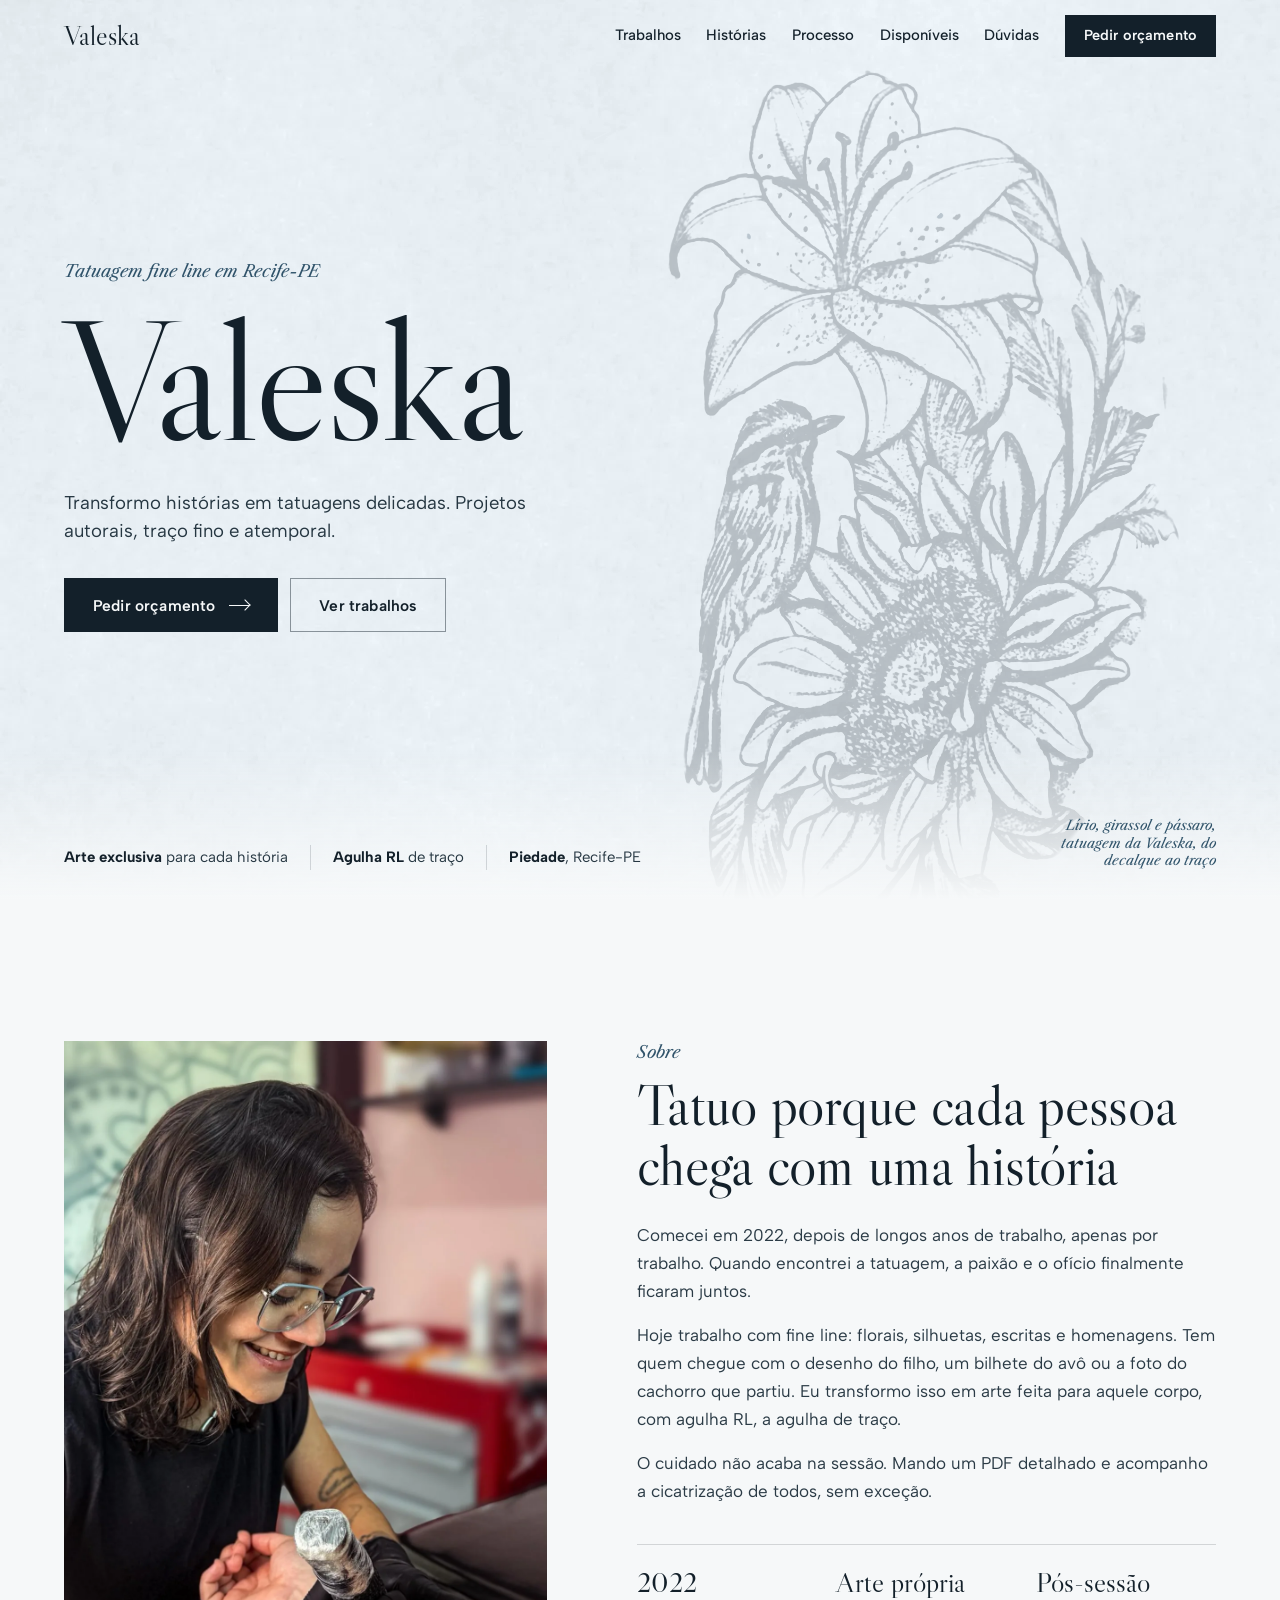
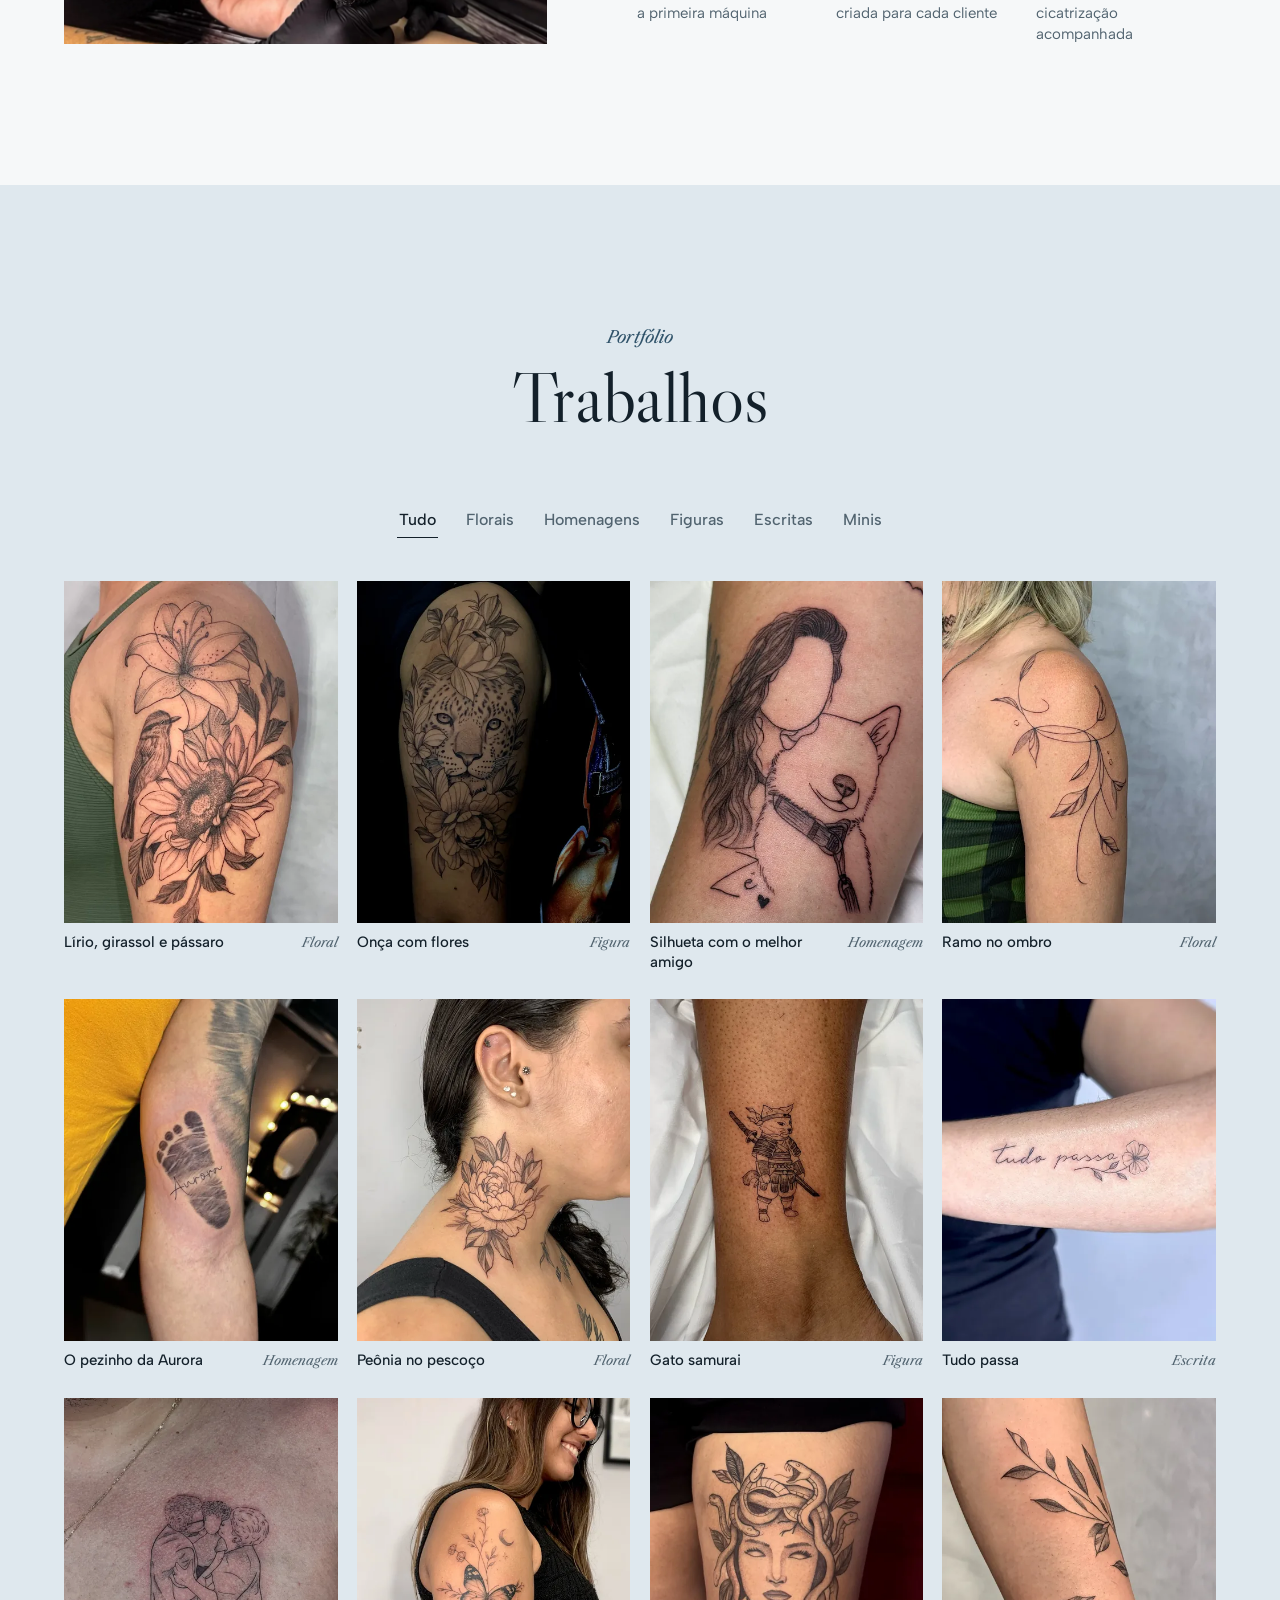
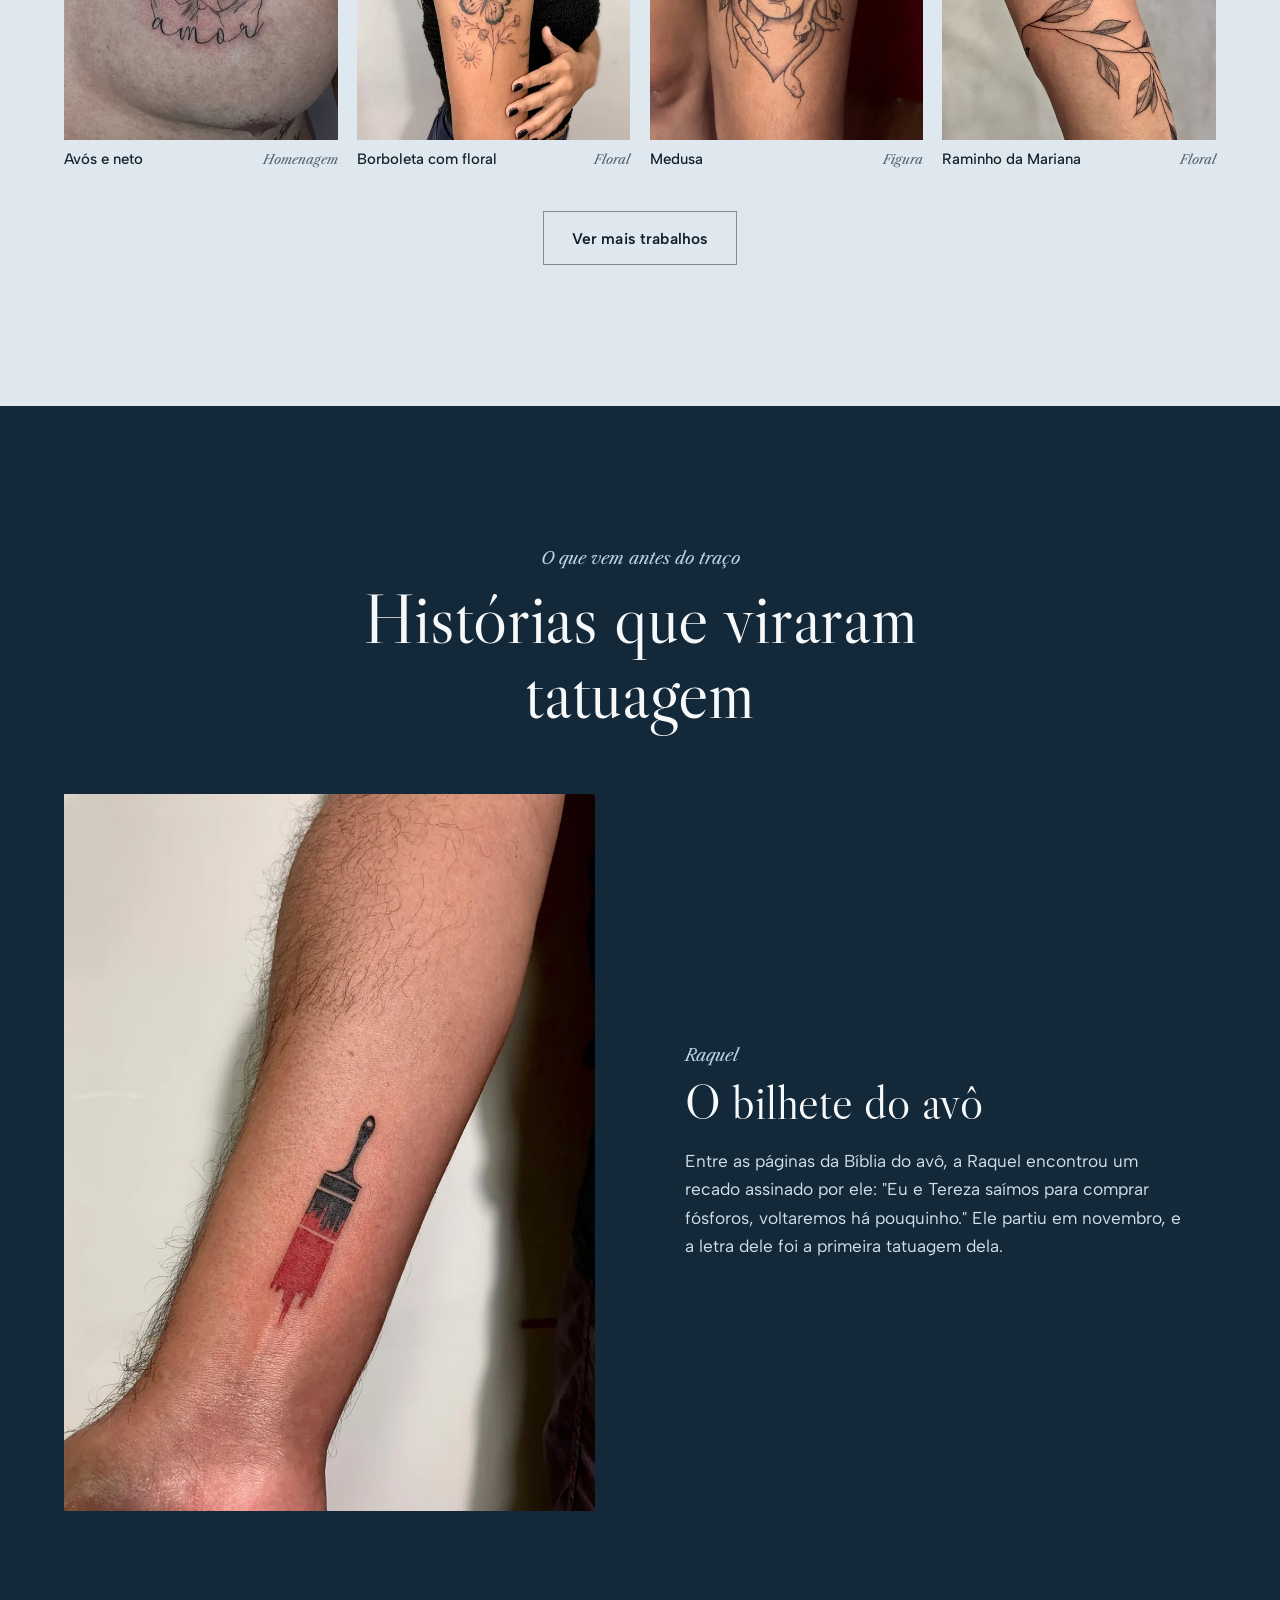
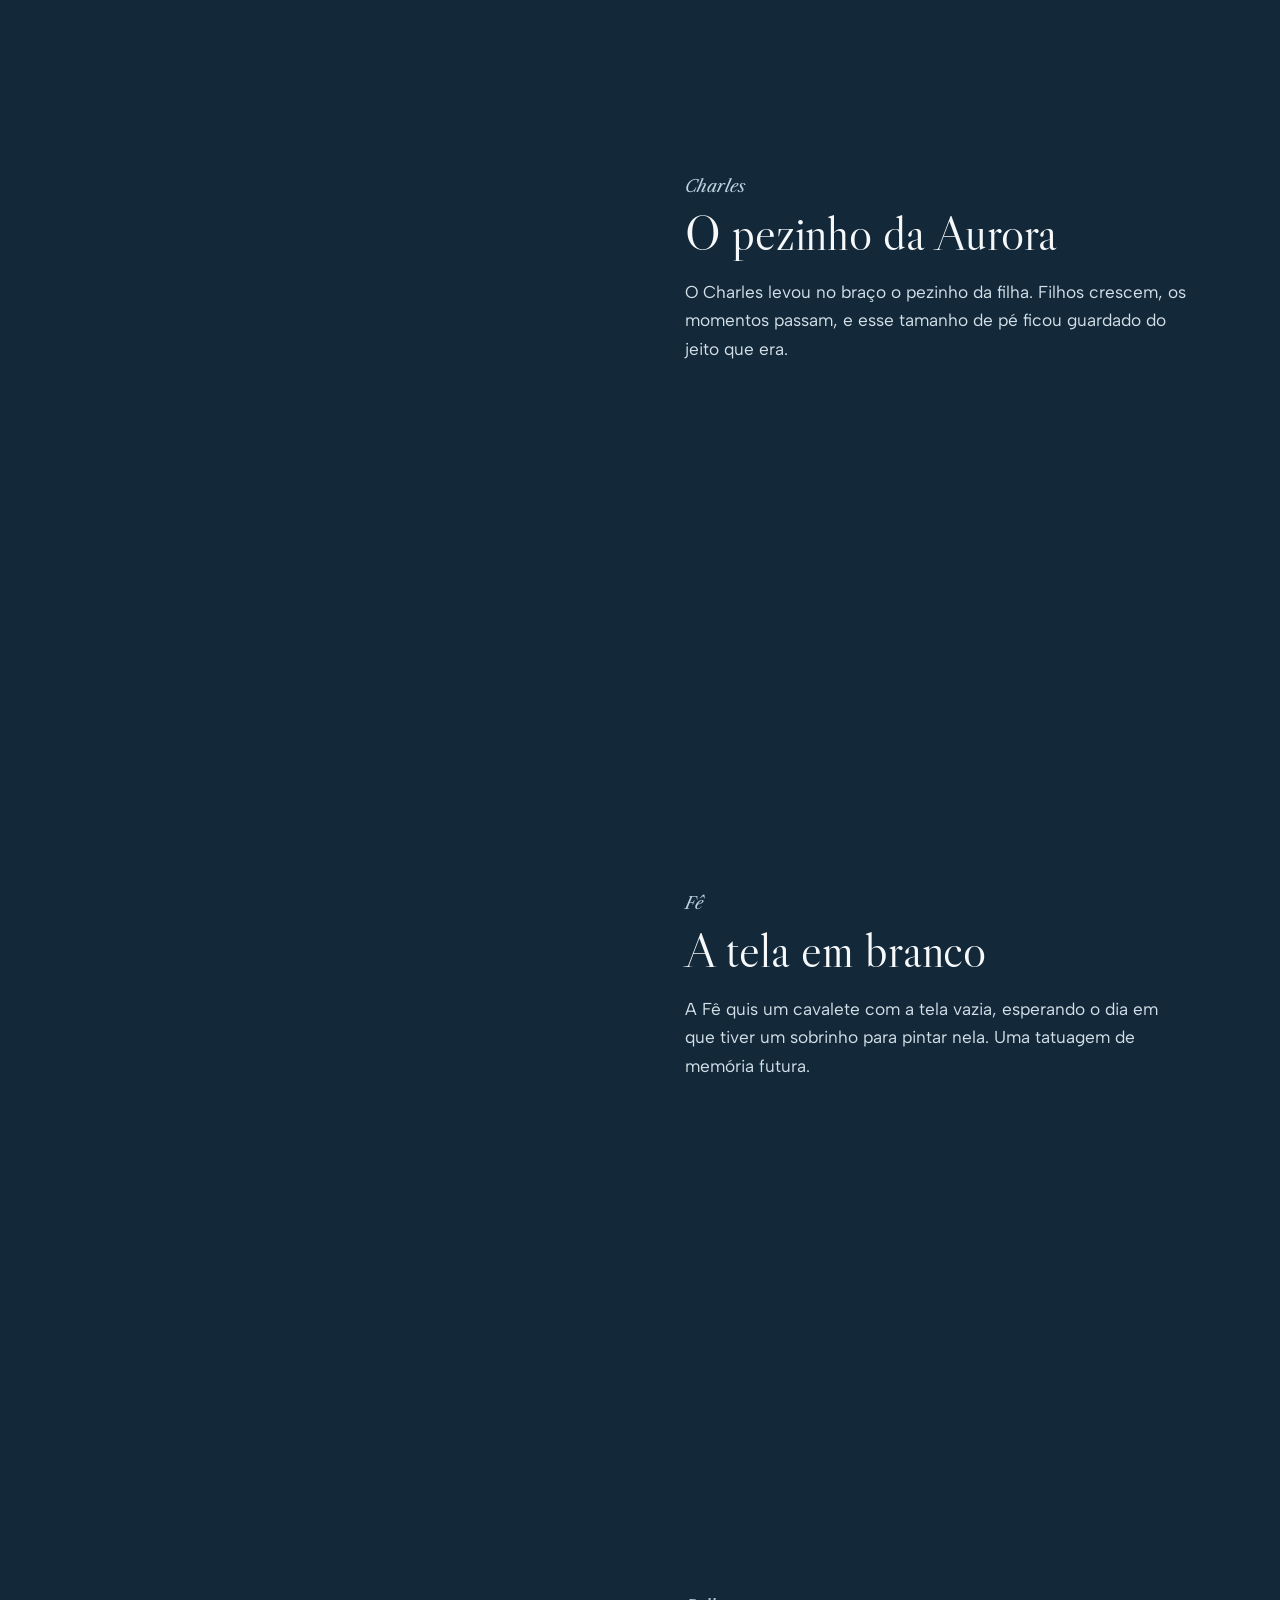
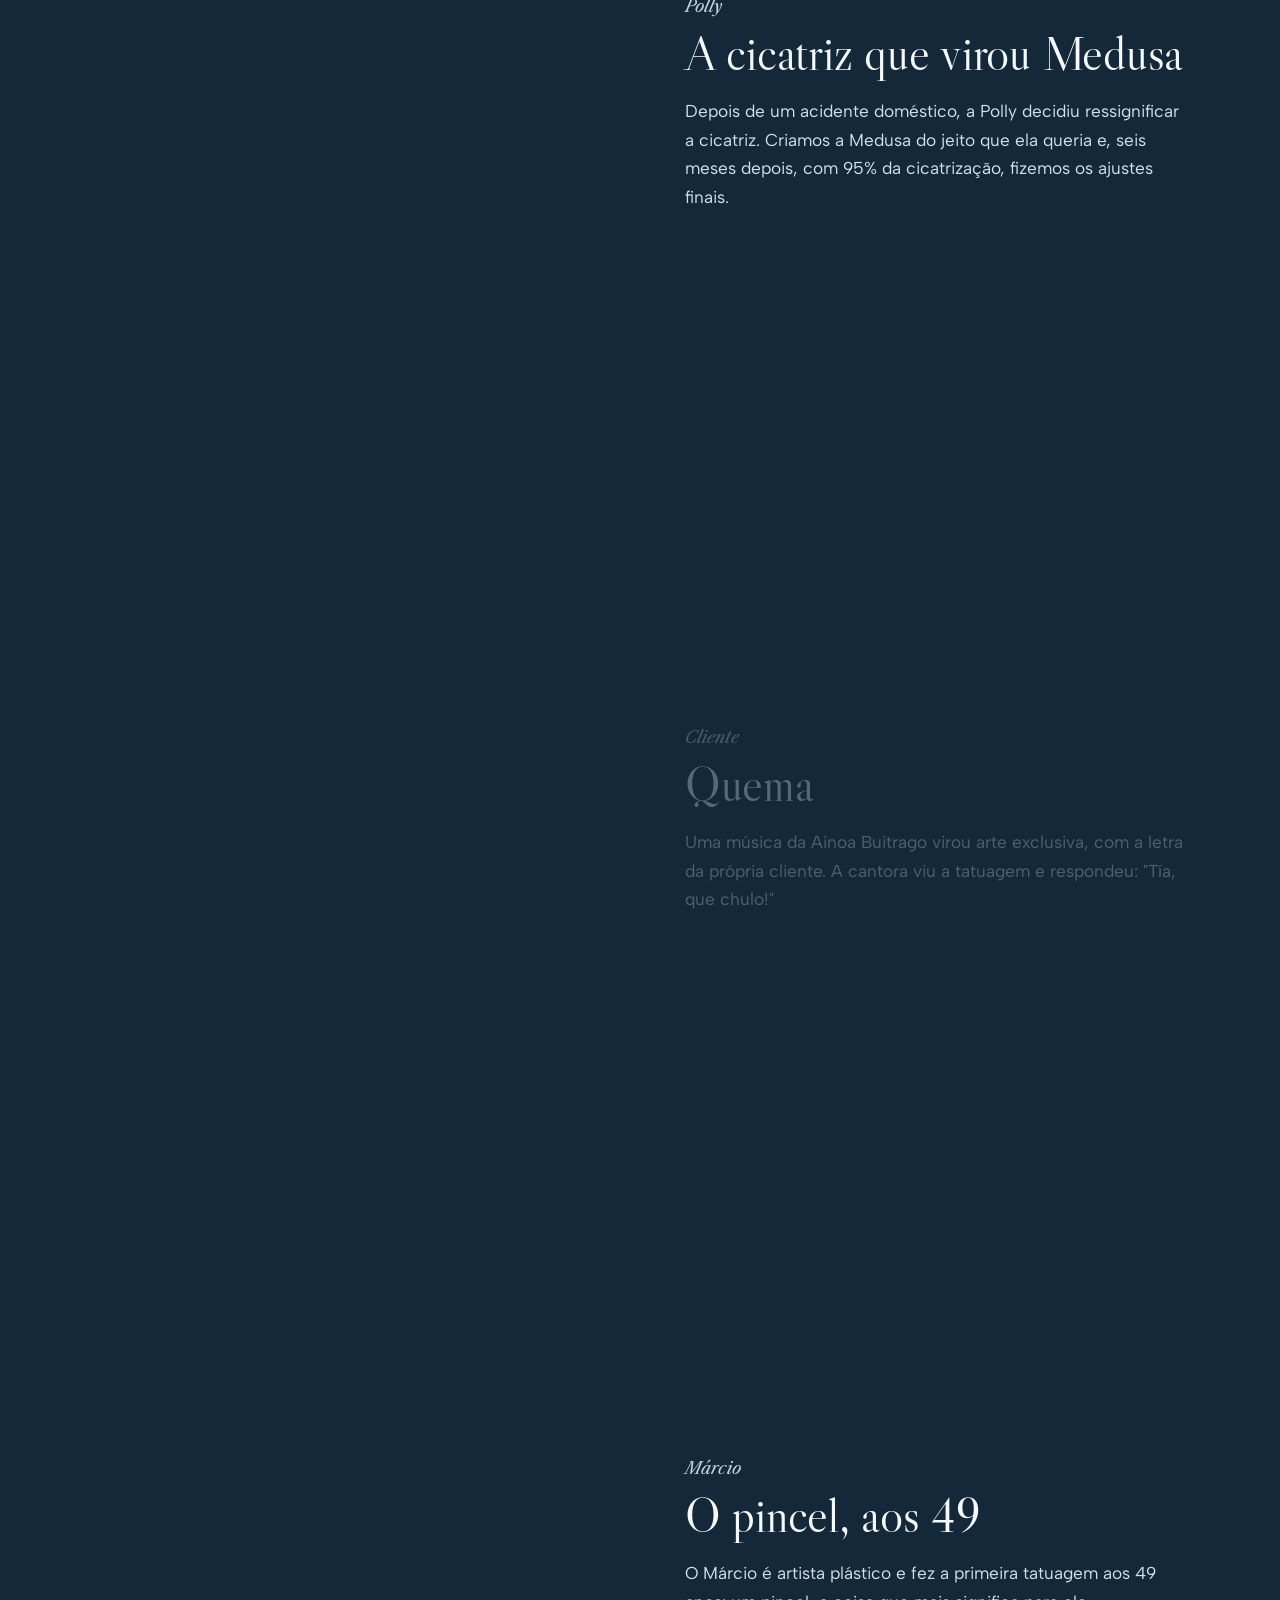
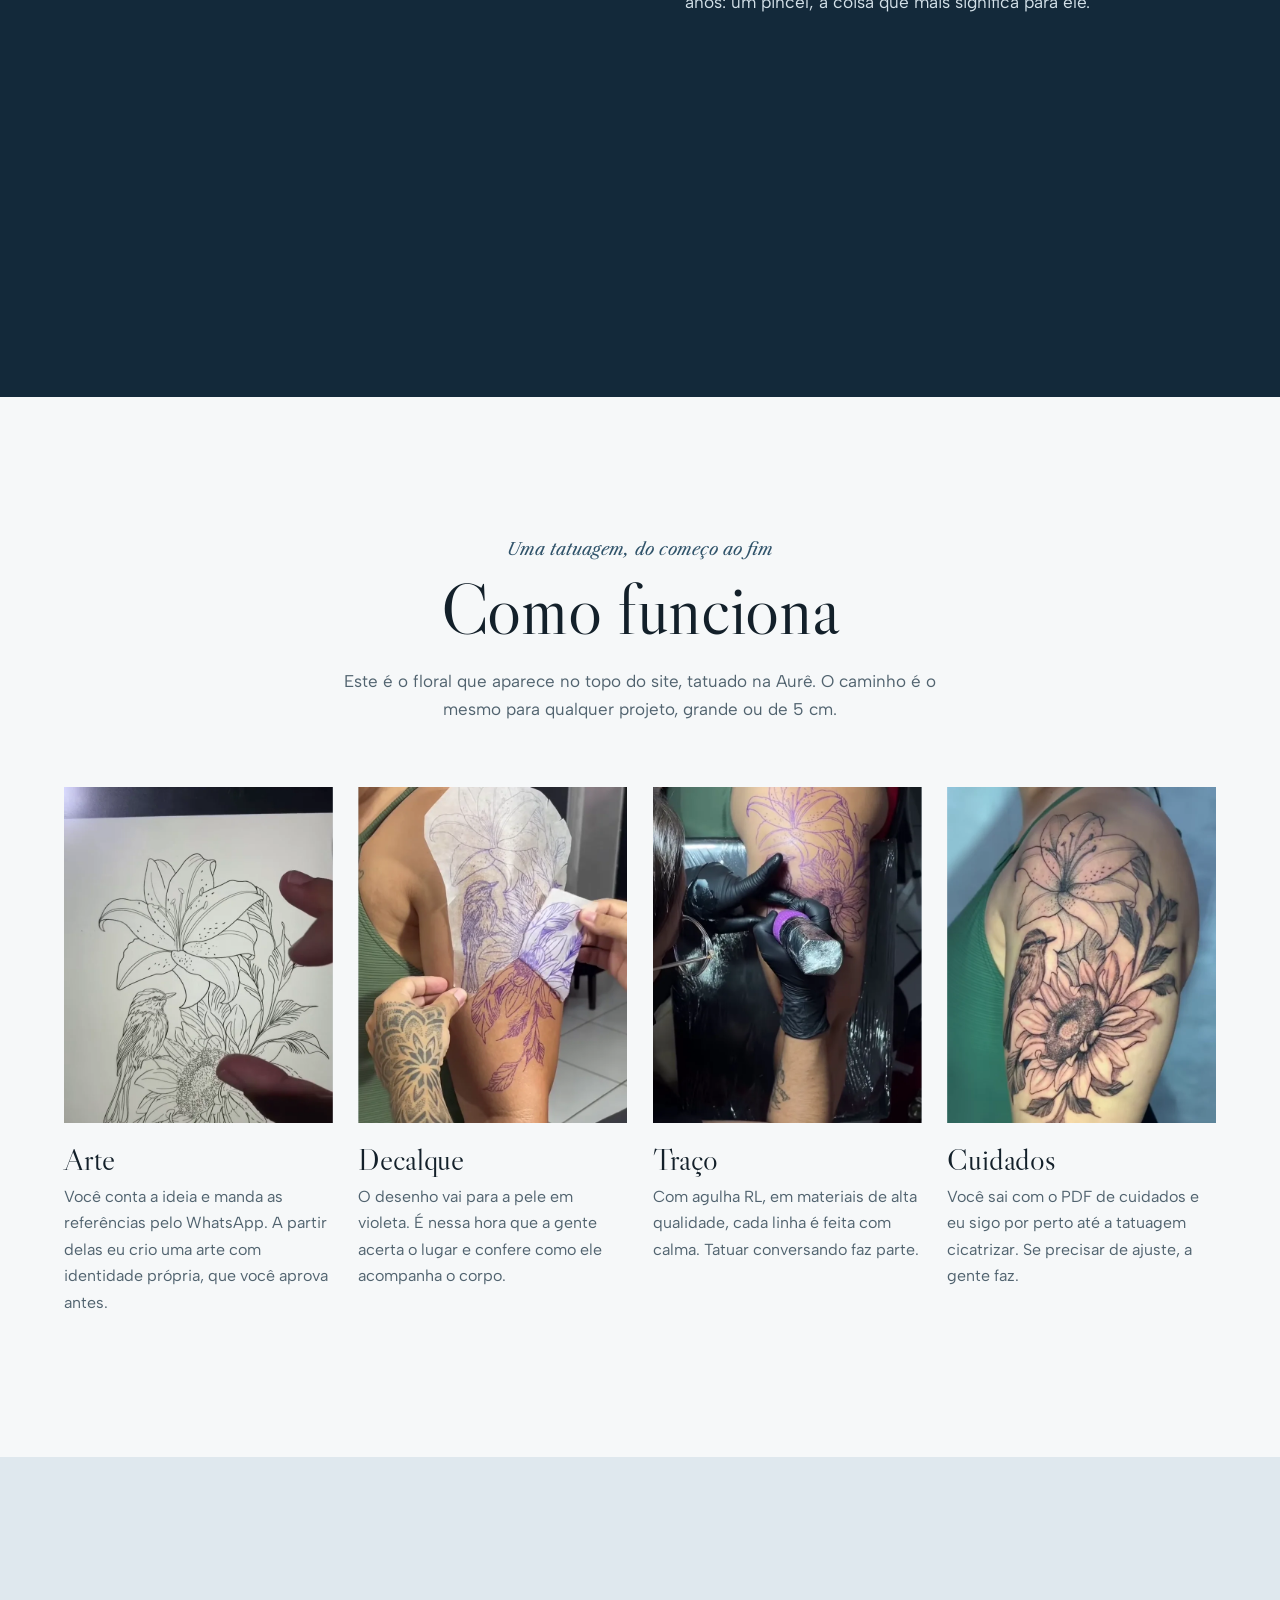
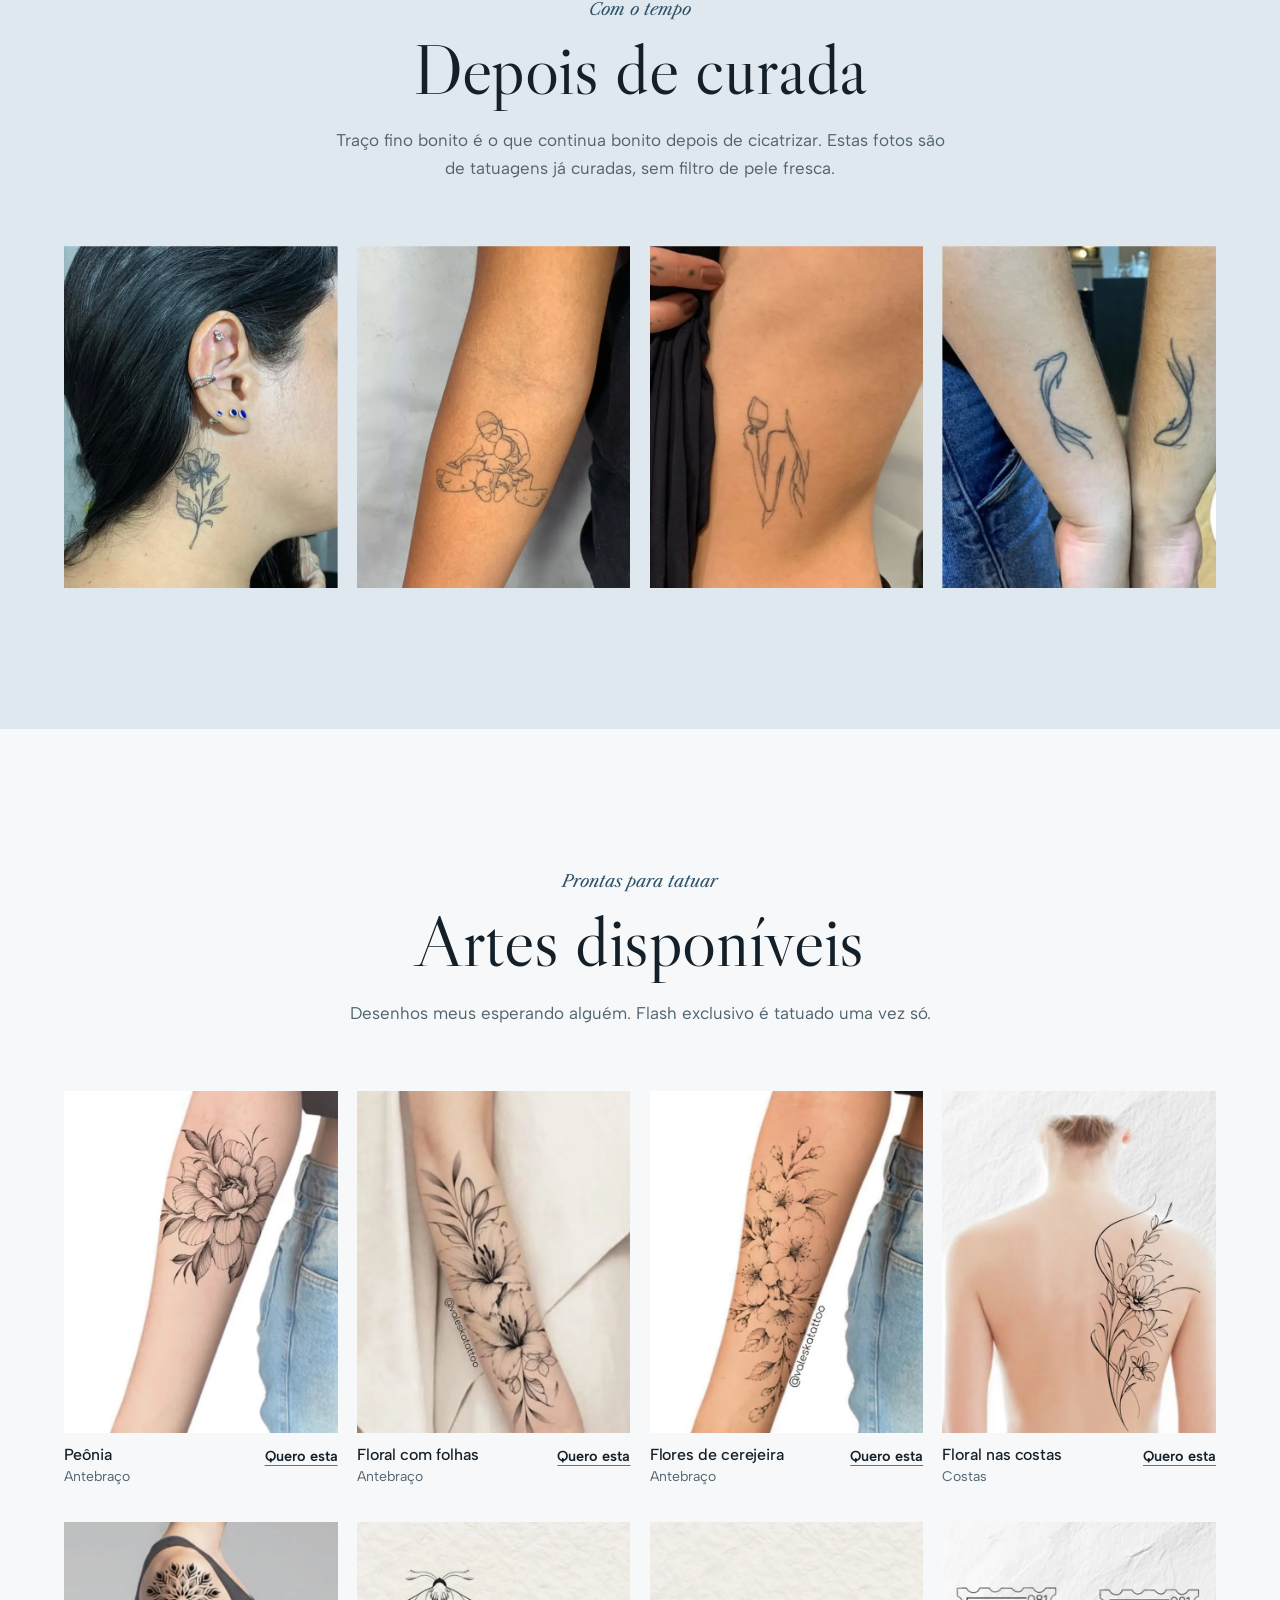
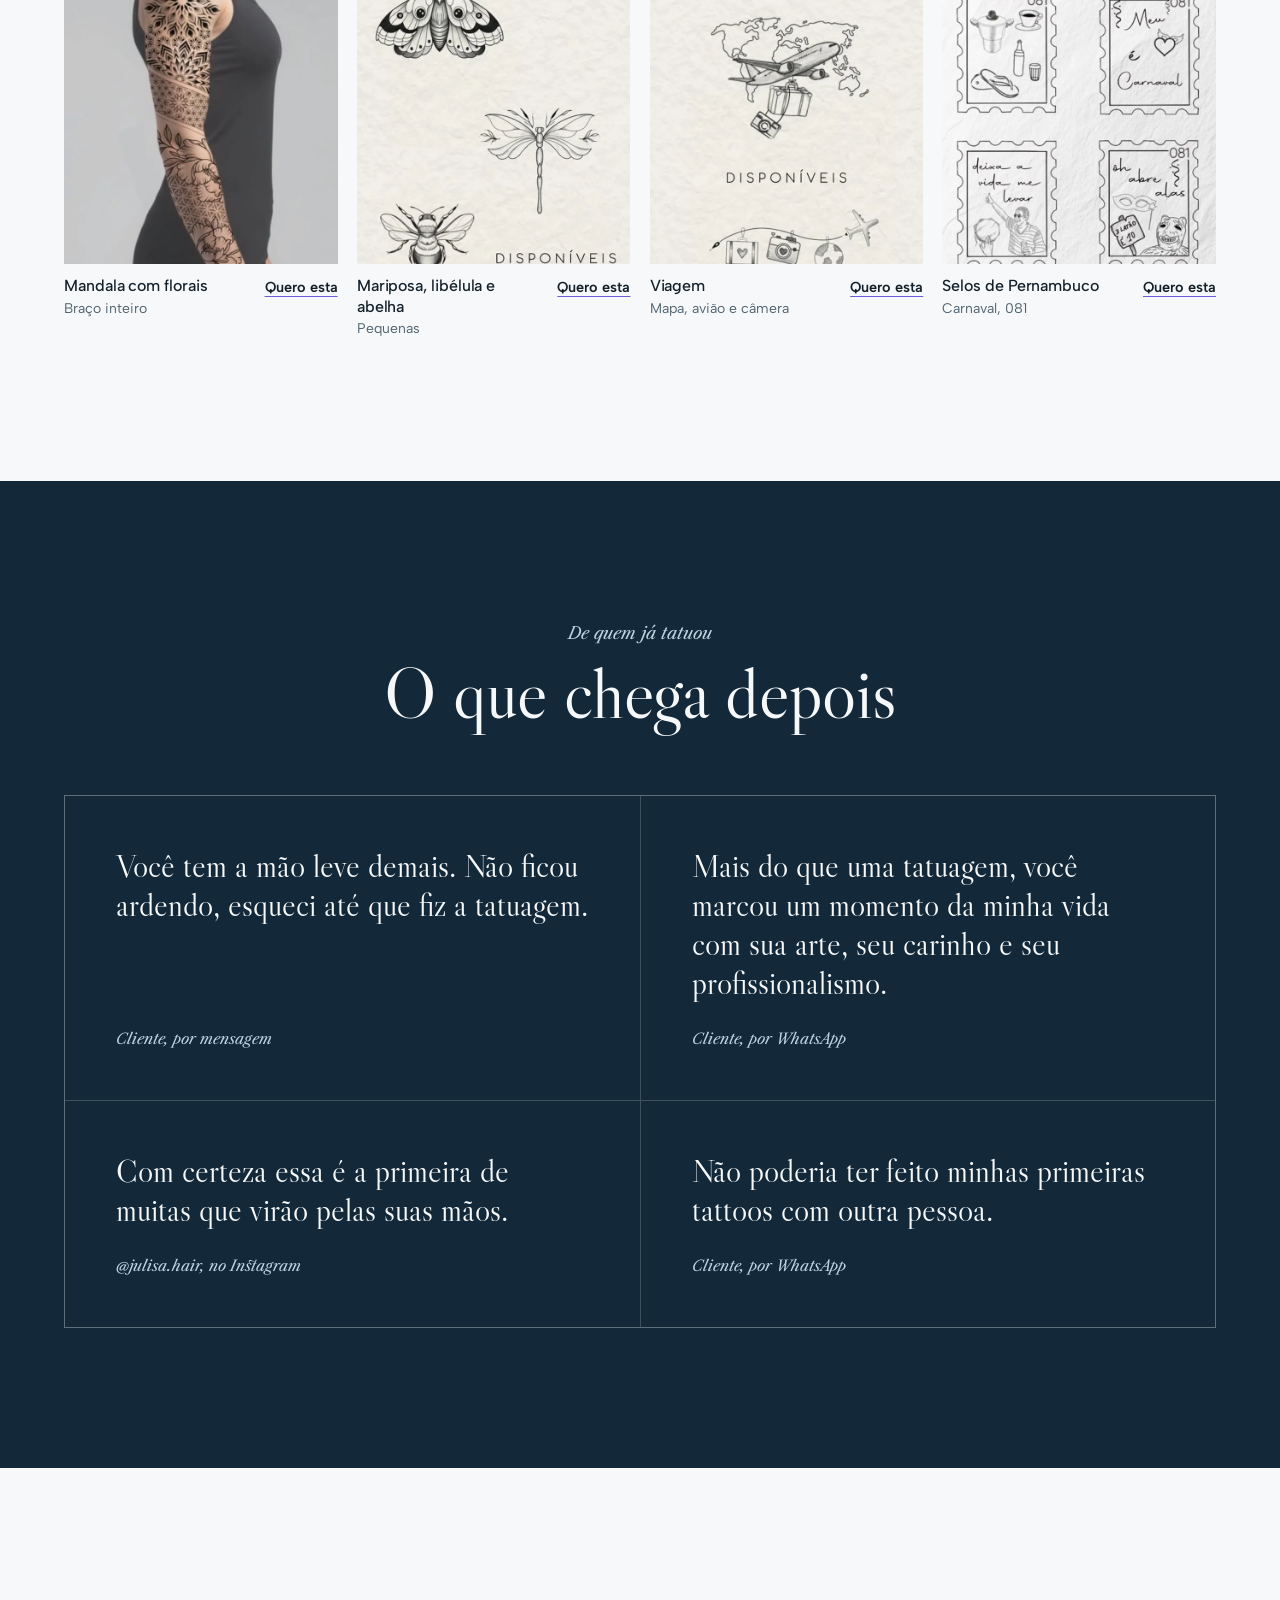
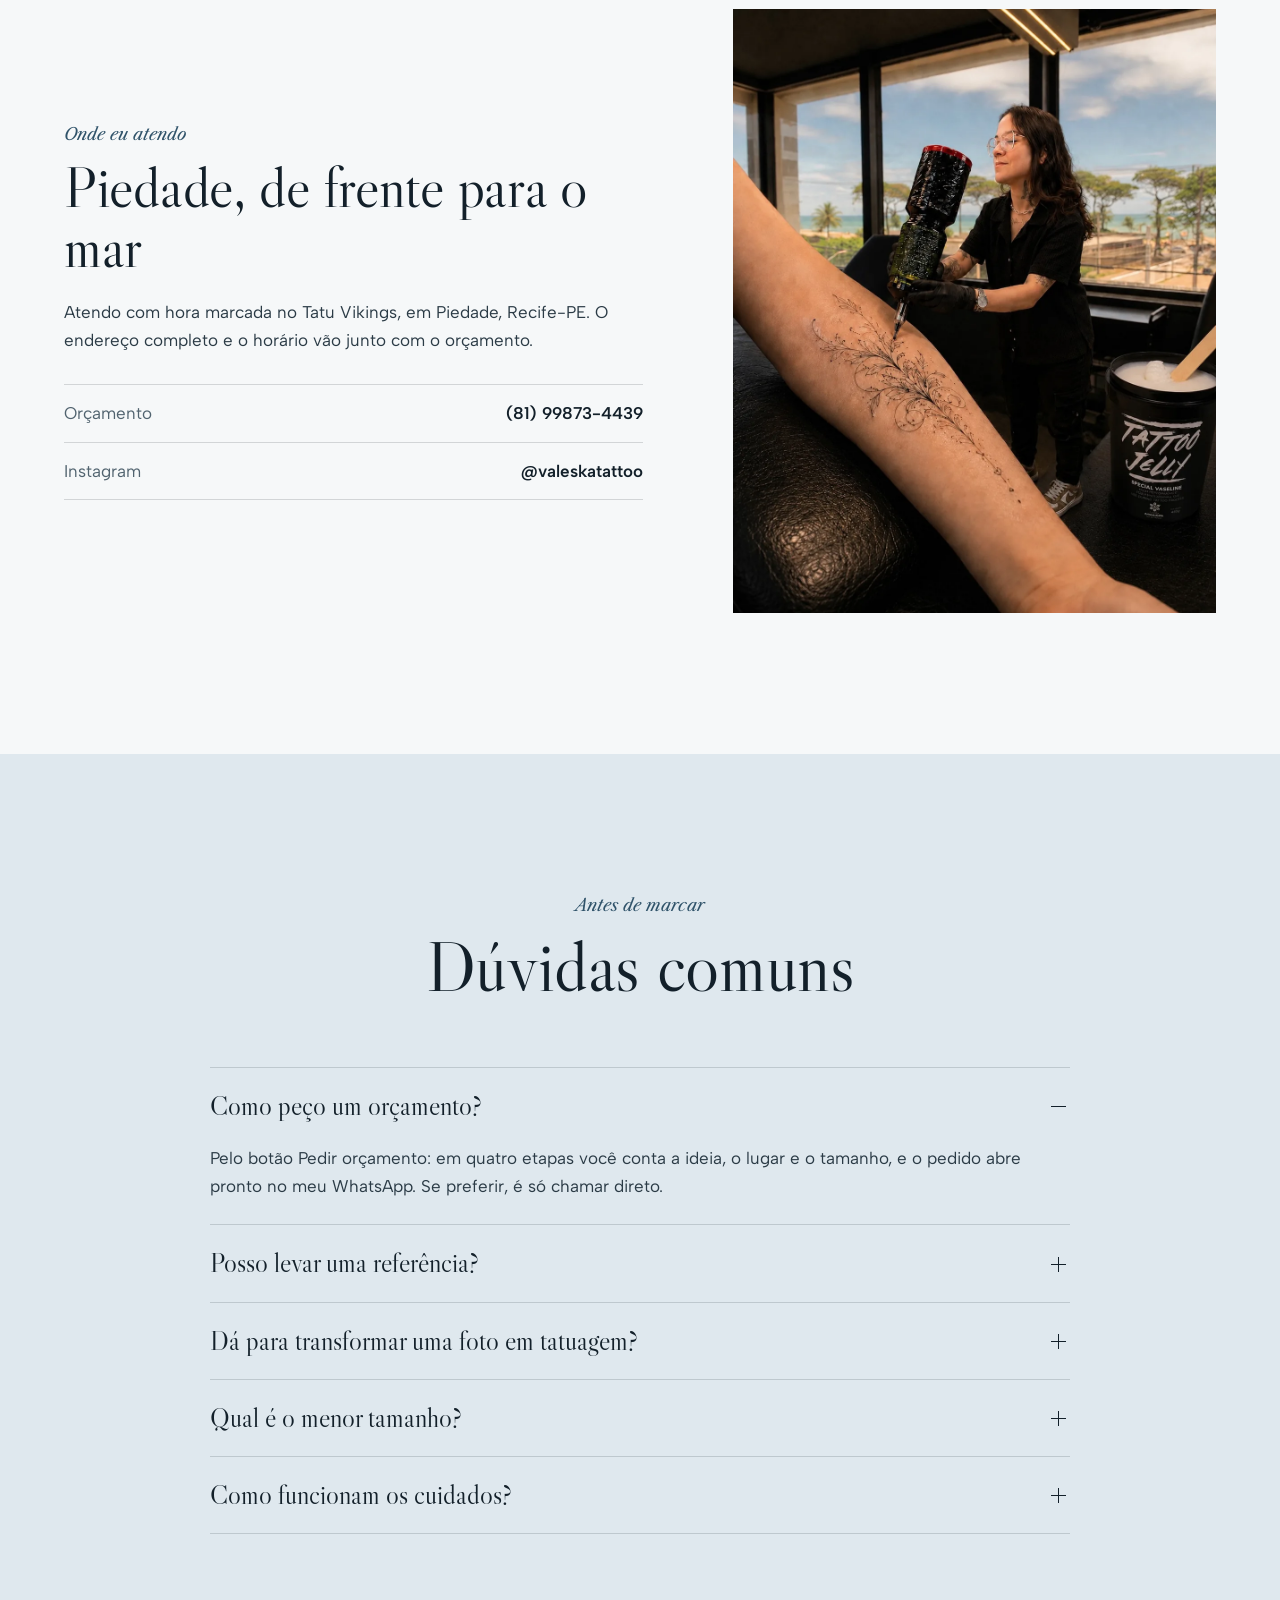
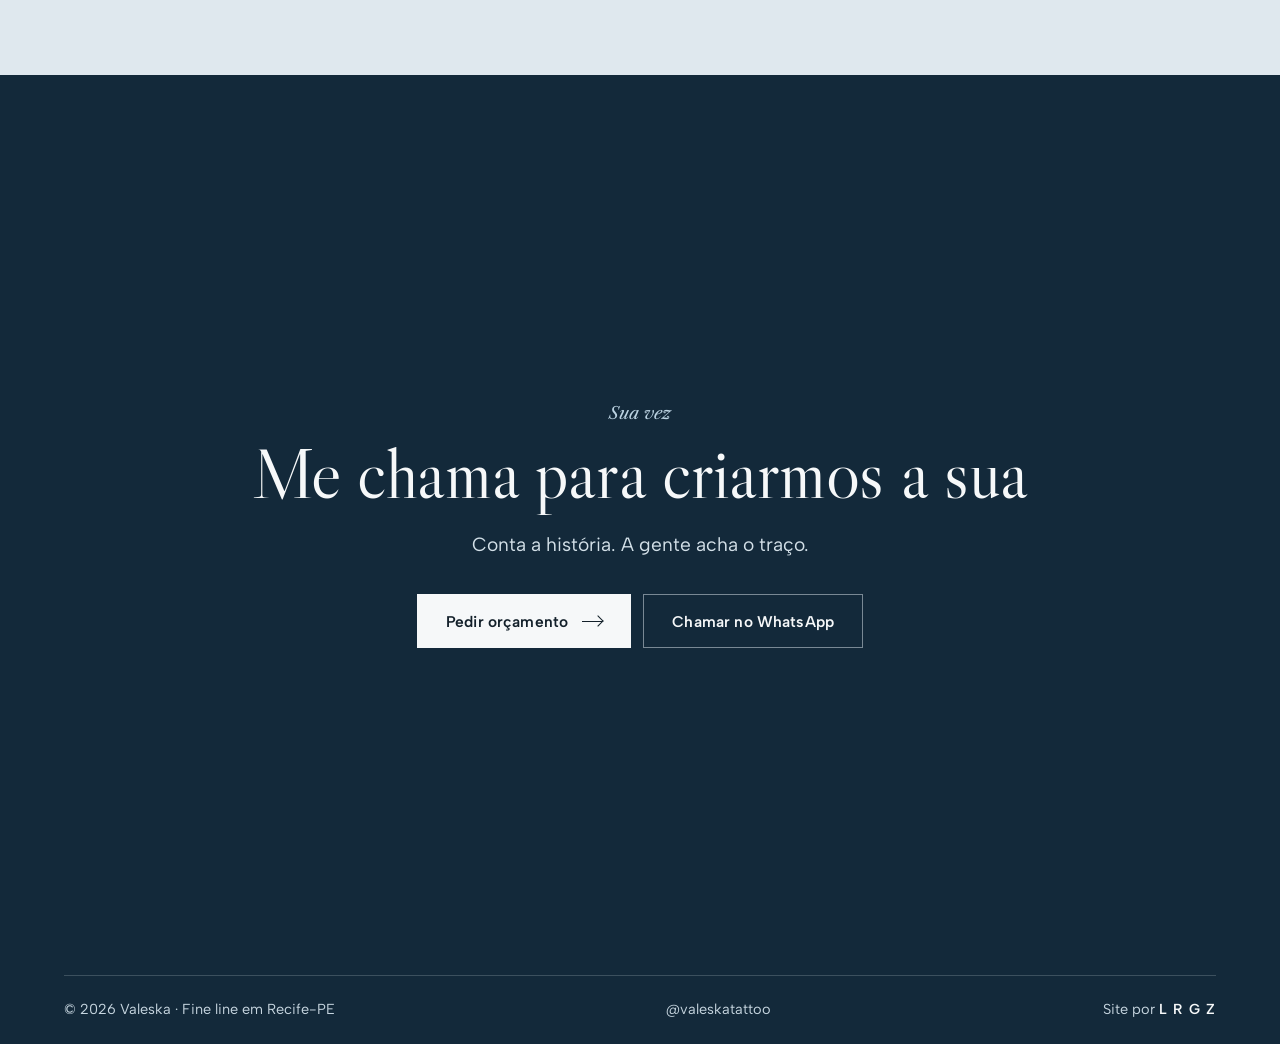
==== commit d64e3d20: "Dúvidas com altura fixa e imagens já na primeira abertura Uma resposta aberta por vez, com a altura " ====
--- a/index.html
+++ b/index.html
@@ -16,6 +16,9 @@
 <link rel="preconnect" href="https://fonts.googleapis.com">
 <link rel="preconnect" href="https://fonts.gstatic.com" crossorigin>
 <link href="https://fonts.googleapis.com/css2?family=Albert+Sans:wght@400;500;600;700&family=Libre+Caslon+Display&family=Libre+Caslon+Text:ital@0;1&display=swap" rel="stylesheet">
+<link rel="preload" as="image" href="assets/img/traco-largo-ini.webp" media="(orientation: landscape)" fetchpriority="high">
+<link rel="preload" as="image" href="assets/img/traco-retrato-ini.webp" media="(orientation: portrait)" fetchpriority="high">
+<link rel="preload" as="image" href="assets/img/traco-lirio.webp" media="(min-width: 1025px) and (pointer: fine)">
 <link rel="stylesheet" href="assets/css/site.css?v=1">
 </head>
 <body>
@@ -36,7 +39,7 @@
 <main>
 <section class="hero" id="inicio">
   <div class="hero-palco" aria-hidden="true">
-    <img class="hero-poster" src="assets/img/traco-largo-ini.webp" alt="" width="1280" height="720" data-ret-ini="assets/img/traco-retrato-ini.webp" data-ret-fim="assets/img/traco-retrato-fim.webp" data-lar-fim="assets/img/traco-largo-fim.webp">
+    <img class="hero-poster" fetchpriority="high" src="assets/img/traco-largo-ini.webp" alt="" width="1280" height="720" data-ret-ini="assets/img/traco-retrato-ini.webp" data-ret-fim="assets/img/traco-retrato-fim.webp" data-lar-fim="assets/img/traco-largo-fim.webp">
     <canvas id="traco"></canvas>
   </div>
   <div class="hero-txt">
@@ -58,7 +61,7 @@
 
 <section class="sobre secao branco" id="sobre">
   <div class="sobre-grade">
-    <figure class="sobre-foto revela"><img src="assets/img/sobre.webp" alt="Valeska sorrindo enquanto tatua um antebraço" width="1080" height="1350" loading="lazy" decoding="async"></figure>
+    <figure class="sobre-foto revela"><img style="background:url([data-uri]) center/cover" src="assets/img/sobre.webp" alt="Valeska sorrindo enquanto tatua um antebraço" width="1080" height="1350" loading="lazy" decoding="async"></figure>
     <div class="sobre-txt entra">
       <p class="chapeu">Sobre</p>
       <h2>Tatuo porque cada pessoa chega com uma história</h2>
@@ -89,130 +92,130 @@
   </div>
   <ul class="obras" id="obras" aria-label="Trabalhos">
     <li class="obra" data-cat="floral"><button class="obra-btn" data-g="assets/img/full/obras-01.webp" data-leg="Lírio, girassol e pássaro" data-det="Floral" aria-label="Ampliar: Lírio, girassol e pássaro">
-      <span class="obra-img"><img src="assets/img/obras/01-p.webp" srcset="assets/img/obras/01-p.webp 480w, assets/img/obras/01.webp 960w" sizes="(max-width: 700px) 46vw, (max-width: 1100px) 33vw, 25vw" alt="Lírio, girassol e pássaro" width="480" height="600" loading="lazy" decoding="async" draggable="false"></span>
+      <span class="obra-img"><img style="background:url([data-uri]) center/cover" src="assets/img/obras/01-p.webp" srcset="assets/img/obras/01-p.webp 480w, assets/img/obras/01.webp 960w" sizes="(max-width: 700px) 46vw, (max-width: 1100px) 33vw, 25vw" alt="Lírio, girassol e pássaro" width="480" height="600" loading="lazy" decoding="async" draggable="false"></span>
       <span class="obra-leg"><b>Lírio, girassol e pássaro</b><small>Floral</small></span></button></li>
     <li class="obra" data-cat="figura"><button class="obra-btn" data-g="assets/img/full/obras-02.webp" data-leg="Onça com flores" data-det="Figura" aria-label="Ampliar: Onça com flores">
-      <span class="obra-img"><img src="assets/img/obras/02-p.webp" srcset="assets/img/obras/02-p.webp 480w, assets/img/obras/02.webp 960w" sizes="(max-width: 700px) 46vw, (max-width: 1100px) 33vw, 25vw" alt="Onça com flores" width="480" height="600" loading="lazy" decoding="async" draggable="false"></span>
+      <span class="obra-img"><img style="background:url([data-uri]) center/cover" src="assets/img/obras/02-p.webp" srcset="assets/img/obras/02-p.webp 480w, assets/img/obras/02.webp 960w" sizes="(max-width: 700px) 46vw, (max-width: 1100px) 33vw, 25vw" alt="Onça com flores" width="480" height="600" loading="lazy" decoding="async" draggable="false"></span>
       <span class="obra-leg"><b>Onça com flores</b><small>Figura</small></span></button></li>
     <li class="obra" data-cat="homenagem"><button class="obra-btn" data-g="assets/img/full/obras-03.webp" data-leg="Silhueta com o melhor amigo" data-det="Homenagem" aria-label="Ampliar: Silhueta com o melhor amigo">
-      <span class="obra-img"><img src="assets/img/obras/03-p.webp" srcset="assets/img/obras/03-p.webp 480w, assets/img/obras/03.webp 960w" sizes="(max-width: 700px) 46vw, (max-width: 1100px) 33vw, 25vw" alt="Silhueta com o melhor amigo" width="480" height="600" loading="lazy" decoding="async" draggable="false"></span>
+      <span class="obra-img"><img style="background:url([data-uri]) center/cover" src="assets/img/obras/03-p.webp" srcset="assets/img/obras/03-p.webp 480w, assets/img/obras/03.webp 960w" sizes="(max-width: 700px) 46vw, (max-width: 1100px) 33vw, 25vw" alt="Silhueta com o melhor amigo" width="480" height="600" loading="lazy" decoding="async" draggable="false"></span>
       <span class="obra-leg"><b>Silhueta com o melhor amigo</b><small>Homenagem</small></span></button></li>
     <li class="obra" data-cat="floral"><button class="obra-btn" data-g="assets/img/full/obras-04.webp" data-leg="Ramo no ombro" data-det="Floral" aria-label="Ampliar: Ramo no ombro">
-      <span class="obra-img"><img src="assets/img/obras/04-p.webp" srcset="assets/img/obras/04-p.webp 480w, assets/img/obras/04.webp 960w" sizes="(max-width: 700px) 46vw, (max-width: 1100px) 33vw, 25vw" alt="Ramo no ombro" width="480" height="600" loading="lazy" decoding="async" draggable="false"></span>
+      <span class="obra-img"><img style="background:url([data-uri]) center/cover" src="assets/img/obras/04-p.webp" srcset="assets/img/obras/04-p.webp 480w, assets/img/obras/04.webp 960w" sizes="(max-width: 700px) 46vw, (max-width: 1100px) 33vw, 25vw" alt="Ramo no ombro" width="480" height="600" loading="lazy" decoding="async" draggable="false"></span>
       <span class="obra-leg"><b>Ramo no ombro</b><small>Floral</small></span></button></li>
     <li class="obra" data-cat="homenagem"><button class="obra-btn" data-g="assets/img/full/obras-05.webp" data-leg="O pezinho da Aurora" data-det="Homenagem" aria-label="Ampliar: O pezinho da Aurora">
-      <span class="obra-img"><img src="assets/img/obras/05-p.webp" srcset="assets/img/obras/05-p.webp 480w, assets/img/obras/05.webp 960w" sizes="(max-width: 700px) 46vw, (max-width: 1100px) 33vw, 25vw" alt="O pezinho da Aurora" width="480" height="600" loading="lazy" decoding="async" draggable="false"></span>
+      <span class="obra-img"><img style="background:url([data-uri]) center/cover" src="assets/img/obras/05-p.webp" srcset="assets/img/obras/05-p.webp 480w, assets/img/obras/05.webp 960w" sizes="(max-width: 700px) 46vw, (max-width: 1100px) 33vw, 25vw" alt="O pezinho da Aurora" width="480" height="600" loading="lazy" decoding="async" draggable="false"></span>
       <span class="obra-leg"><b>O pezinho da Aurora</b><small>Homenagem</small></span></button></li>
     <li class="obra" data-cat="floral"><button class="obra-btn" data-g="assets/img/full/obras-06.webp" data-leg="Peônia no pescoço" data-det="Floral" aria-label="Ampliar: Peônia no pescoço">
-      <span class="obra-img"><img src="assets/img/obras/06-p.webp" srcset="assets/img/obras/06-p.webp 480w, assets/img/obras/06.webp 960w" sizes="(max-width: 700px) 46vw, (max-width: 1100px) 33vw, 25vw" alt="Peônia no pescoço" width="480" height="600" loading="lazy" decoding="async" draggable="false"></span>
+      <span class="obra-img"><img style="background:url([data-uri]) center/cover" src="assets/img/obras/06-p.webp" srcset="assets/img/obras/06-p.webp 480w, assets/img/obras/06.webp 960w" sizes="(max-width: 700px) 46vw, (max-width: 1100px) 33vw, 25vw" alt="Peônia no pescoço" width="480" height="600" loading="lazy" decoding="async" draggable="false"></span>
       <span class="obra-leg"><b>Peônia no pescoço</b><small>Floral</small></span></button></li>
     <li class="obra" data-cat="figura"><button class="obra-btn" data-g="assets/img/full/obras-07.webp" data-leg="Gato samurai" data-det="Figura" aria-label="Ampliar: Gato samurai">
-      <span class="obra-img"><img src="assets/img/obras/07-p.webp" srcset="assets/img/obras/07-p.webp 480w, assets/img/obras/07.webp 960w" sizes="(max-width: 700px) 46vw, (max-width: 1100px) 33vw, 25vw" alt="Gato samurai" width="480" height="600" loading="lazy" decoding="async" draggable="false"></span>
+      <span class="obra-img"><img style="background:url([data-uri]) center/cover" src="assets/img/obras/07-p.webp" srcset="assets/img/obras/07-p.webp 480w, assets/img/obras/07.webp 960w" sizes="(max-width: 700px) 46vw, (max-width: 1100px) 33vw, 25vw" alt="Gato samurai" width="480" height="600" loading="lazy" decoding="async" draggable="false"></span>
       <span class="obra-leg"><b>Gato samurai</b><small>Figura</small></span></button></li>
     <li class="obra" data-cat="escrita"><button class="obra-btn" data-g="assets/img/full/obras-08.webp" data-leg="Tudo passa" data-det="Escrita" aria-label="Ampliar: Tudo passa">
-      <span class="obra-img"><img src="assets/img/obras/08-p.webp" srcset="assets/img/obras/08-p.webp 480w, assets/img/obras/08.webp 960w" sizes="(max-width: 700px) 46vw, (max-width: 1100px) 33vw, 25vw" alt="Tudo passa" width="480" height="600" loading="lazy" decoding="async" draggable="false"></span>
+      <span class="obra-img"><img style="background:url([data-uri]) center/cover" src="assets/img/obras/08-p.webp" srcset="assets/img/obras/08-p.webp 480w, assets/img/obras/08.webp 960w" sizes="(max-width: 700px) 46vw, (max-width: 1100px) 33vw, 25vw" alt="Tudo passa" width="480" height="600" loading="lazy" decoding="async" draggable="false"></span>
       <span class="obra-leg"><b>Tudo passa</b><small>Escrita</small></span></button></li>
     <li class="obra" data-cat="homenagem"><button class="obra-btn" data-g="assets/img/full/obras-09.webp" data-leg="Avós e neto" data-det="Homenagem" aria-label="Ampliar: Avós e neto">
-      <span class="obra-img"><img src="assets/img/obras/09-p.webp" srcset="assets/img/obras/09-p.webp 480w, assets/img/obras/09.webp 960w" sizes="(max-width: 700px) 46vw, (max-width: 1100px) 33vw, 25vw" alt="Avós e neto" width="480" height="600" loading="lazy" decoding="async" draggable="false"></span>
+      <span class="obra-img"><img style="background:url([data-uri]) center/cover" src="assets/img/obras/09-p.webp" srcset="assets/img/obras/09-p.webp 480w, assets/img/obras/09.webp 960w" sizes="(max-width: 700px) 46vw, (max-width: 1100px) 33vw, 25vw" alt="Avós e neto" width="480" height="600" loading="lazy" decoding="async" draggable="false"></span>
       <span class="obra-leg"><b>Avós e neto</b><small>Homenagem</small></span></button></li>
     <li class="obra" data-cat="floral"><button class="obra-btn" data-g="assets/img/full/obras-10.webp" data-leg="Borboleta com floral" data-det="Floral" aria-label="Ampliar: Borboleta com floral">
-      <span class="obra-img"><img src="assets/img/obras/10-p.webp" srcset="assets/img/obras/10-p.webp 480w, assets/img/obras/10.webp 960w" sizes="(max-width: 700px) 46vw, (max-width: 1100px) 33vw, 25vw" alt="Borboleta com floral" width="480" height="600" loading="lazy" decoding="async" draggable="false"></span>
+      <span class="obra-img"><img style="background:url([data-uri]) center/cover" src="assets/img/obras/10-p.webp" srcset="assets/img/obras/10-p.webp 480w, assets/img/obras/10.webp 960w" sizes="(max-width: 700px) 46vw, (max-width: 1100px) 33vw, 25vw" alt="Borboleta com floral" width="480" height="600" loading="lazy" decoding="async" draggable="false"></span>
       <span class="obra-leg"><b>Borboleta com floral</b><small>Floral</small></span></button></li>
     <li class="obra" data-cat="figura"><button class="obra-btn" data-g="assets/img/full/obras-11.webp" data-leg="Medusa" data-det="Figura" aria-label="Ampliar: Medusa">
-      <span class="obra-img"><img src="assets/img/obras/11-p.webp" srcset="assets/img/obras/11-p.webp 480w, assets/img/obras/11.webp 960w" sizes="(max-width: 700px) 46vw, (max-width: 1100px) 33vw, 25vw" alt="Medusa" width="480" height="600" loading="lazy" decoding="async" draggable="false"></span>
+      <span class="obra-img"><img style="background:url([data-uri]) center/cover" src="assets/img/obras/11-p.webp" srcset="assets/img/obras/11-p.webp 480w, assets/img/obras/11.webp 960w" sizes="(max-width: 700px) 46vw, (max-width: 1100px) 33vw, 25vw" alt="Medusa" width="480" height="600" loading="lazy" decoding="async" draggable="false"></span>
       <span class="obra-leg"><b>Medusa</b><small>Figura</small></span></button></li>
     <li class="obra" data-cat="floral"><button class="obra-btn" data-g="assets/img/full/obras-12.webp" data-leg="Raminho da Mariana" data-det="Floral" aria-label="Ampliar: Raminho da Mariana">
-      <span class="obra-img"><img src="assets/img/obras/12-p.webp" srcset="assets/img/obras/12-p.webp 480w, assets/img/obras/12.webp 960w" sizes="(max-width: 700px) 46vw, (max-width: 1100px) 33vw, 25vw" alt="Raminho da Mariana" width="480" height="600" loading="lazy" decoding="async" draggable="false"></span>
+      <span class="obra-img"><img style="background:url([data-uri]) center/cover" src="assets/img/obras/12-p.webp" srcset="assets/img/obras/12-p.webp 480w, assets/img/obras/12.webp 960w" sizes="(max-width: 700px) 46vw, (max-width: 1100px) 33vw, 25vw" alt="Raminho da Mariana" width="480" height="600" loading="lazy" decoding="async" draggable="false"></span>
       <span class="obra-leg"><b>Raminho da Mariana</b><small>Floral</small></span></button></li>
     <li class="obra" data-cat="mini"><button class="obra-btn" data-g="assets/img/full/obras-13.webp" data-leg="Gatinhos" data-det="Mini" aria-label="Ampliar: Gatinhos">
-      <span class="obra-img"><img src="assets/img/obras/13-p.webp" srcset="assets/img/obras/13-p.webp 480w, assets/img/obras/13.webp 960w" sizes="(max-width: 700px) 46vw, (max-width: 1100px) 33vw, 25vw" alt="Gatinhos" width="480" height="600" loading="lazy" decoding="async" draggable="false"></span>
+      <span class="obra-img"><img style="background:url([data-uri]) center/cover" src="assets/img/obras/13-p.webp" srcset="assets/img/obras/13-p.webp 480w, assets/img/obras/13.webp 960w" sizes="(max-width: 700px) 46vw, (max-width: 1100px) 33vw, 25vw" alt="Gatinhos" width="480" height="600" loading="lazy" decoding="async" draggable="false"></span>
       <span class="obra-leg"><b>Gatinhos</b><small>Mini</small></span></button></li>
     <li class="obra" data-cat="homenagem"><button class="obra-btn" data-g="assets/img/full/obras-14.webp" data-leg="A mãozinha da Mainha" data-det="Homenagem" aria-label="Ampliar: A mãozinha da Mainha">
-      <span class="obra-img"><img src="assets/img/obras/14-p.webp" srcset="assets/img/obras/14-p.webp 480w, assets/img/obras/14.webp 960w" sizes="(max-width: 700px) 46vw, (max-width: 1100px) 33vw, 25vw" alt="A mãozinha da Mainha" width="480" height="600" loading="lazy" decoding="async" draggable="false"></span>
+      <span class="obra-img"><img style="background:url([data-uri]) center/cover" src="assets/img/obras/14-p.webp" srcset="assets/img/obras/14-p.webp 480w, assets/img/obras/14.webp 960w" sizes="(max-width: 700px) 46vw, (max-width: 1100px) 33vw, 25vw" alt="A mãozinha da Mainha" width="480" height="600" loading="lazy" decoding="async" draggable="false"></span>
       <span class="obra-leg"><b>A mãozinha da Mainha</b><small>Homenagem</small></span></button></li>
     <li class="obra" data-cat="floral"><button class="obra-btn" data-g="assets/img/full/obras-15.webp" data-leg="Borboleta e rosas" data-det="Floral" aria-label="Ampliar: Borboleta e rosas">
-      <span class="obra-img"><img src="assets/img/obras/15-p.webp" srcset="assets/img/obras/15-p.webp 480w, assets/img/obras/15.webp 960w" sizes="(max-width: 700px) 46vw, (max-width: 1100px) 33vw, 25vw" alt="Borboleta e rosas" width="480" height="600" loading="lazy" decoding="async" draggable="false"></span>
+      <span class="obra-img"><img style="background:url([data-uri]) center/cover" src="assets/img/obras/15-p.webp" srcset="assets/img/obras/15-p.webp 480w, assets/img/obras/15.webp 960w" sizes="(max-width: 700px) 46vw, (max-width: 1100px) 33vw, 25vw" alt="Borboleta e rosas" width="480" height="600" loading="lazy" decoding="async" draggable="false"></span>
       <span class="obra-leg"><b>Borboleta e rosas</b><small>Floral</small></span></button></li>
     <li class="obra" data-cat="homenagem"><button class="obra-btn" data-g="assets/img/full/obras-16.webp" data-leg="Silhueta de foto" data-det="Homenagem" aria-label="Ampliar: Silhueta de foto">
-      <span class="obra-img"><img src="assets/img/obras/16-p.webp" srcset="assets/img/obras/16-p.webp 480w, assets/img/obras/16.webp 960w" sizes="(max-width: 700px) 46vw, (max-width: 1100px) 33vw, 25vw" alt="Silhueta de foto" width="480" height="600" loading="lazy" decoding="async" draggable="false"></span>
+      <span class="obra-img"><img style="background:url([data-uri]) center/cover" src="assets/img/obras/16-p.webp" srcset="assets/img/obras/16-p.webp 480w, assets/img/obras/16.webp 960w" sizes="(max-width: 700px) 46vw, (max-width: 1100px) 33vw, 25vw" alt="Silhueta de foto" width="480" height="600" loading="lazy" decoding="async" draggable="false"></span>
       <span class="obra-leg"><b>Silhueta de foto</b><small>Homenagem</small></span></button></li>
     <li class="obra" data-cat="floral"><button class="obra-btn" data-g="assets/img/full/obras-17.webp" data-leg="Rosas na perna" data-det="Floral" aria-label="Ampliar: Rosas na perna">
-      <span class="obra-img"><img src="assets/img/obras/17-p.webp" srcset="assets/img/obras/17-p.webp 480w, assets/img/obras/17.webp 960w" sizes="(max-width: 700px) 46vw, (max-width: 1100px) 33vw, 25vw" alt="Rosas na perna" width="480" height="600" loading="lazy" decoding="async" draggable="false"></span>
+      <span class="obra-img"><img style="background:url([data-uri]) center/cover" src="assets/img/obras/17-p.webp" srcset="assets/img/obras/17-p.webp 480w, assets/img/obras/17.webp 960w" sizes="(max-width: 700px) 46vw, (max-width: 1100px) 33vw, 25vw" alt="Rosas na perna" width="480" height="600" loading="lazy" decoding="async" draggable="false"></span>
       <span class="obra-leg"><b>Rosas na perna</b><small>Floral</small></span></button></li>
     <li class="obra" data-cat="escrita"><button class="obra-btn" data-g="assets/img/full/obras-18.webp" data-leg="Feita de sonhos, cicatrizes e recomeços" data-det="Escrita" aria-label="Ampliar: Feita de sonhos, cicatrizes e recomeços">
-      <span class="obra-img"><img src="assets/img/obras/18-p.webp" srcset="assets/img/obras/18-p.webp 480w, assets/img/obras/18.webp 960w" sizes="(max-width: 700px) 46vw, (max-width: 1100px) 33vw, 25vw" alt="Feita de sonhos, cicatrizes e recomeços" width="480" height="600" loading="lazy" decoding="async" draggable="false"></span>
+      <span class="obra-img"><img style="background:url([data-uri]) center/cover" src="assets/img/obras/18-p.webp" srcset="assets/img/obras/18-p.webp 480w, assets/img/obras/18.webp 960w" sizes="(max-width: 700px) 46vw, (max-width: 1100px) 33vw, 25vw" alt="Feita de sonhos, cicatrizes e recomeços" width="480" height="600" loading="lazy" decoding="async" draggable="false"></span>
       <span class="obra-leg"><b>Feita de sonhos, cicatrizes e recomeços</b><small>Escrita</small></span></button></li>
     <li class="obra" data-cat="figura"><button class="obra-btn" data-g="assets/img/full/obras-19.webp" data-leg="Onça mimosa" data-det="Figura" aria-label="Ampliar: Onça mimosa">
-      <span class="obra-img"><img src="assets/img/obras/19-p.webp" srcset="assets/img/obras/19-p.webp 480w, assets/img/obras/19.webp 960w" sizes="(max-width: 700px) 46vw, (max-width: 1100px) 33vw, 25vw" alt="Onça mimosa" width="480" height="600" loading="lazy" decoding="async" draggable="false"></span>
+      <span class="obra-img"><img style="background:url([data-uri]) center/cover" src="assets/img/obras/19-p.webp" srcset="assets/img/obras/19-p.webp 480w, assets/img/obras/19.webp 960w" sizes="(max-width: 700px) 46vw, (max-width: 1100px) 33vw, 25vw" alt="Onça mimosa" width="480" height="600" loading="lazy" decoding="async" draggable="false"></span>
       <span class="obra-leg"><b>Onça mimosa</b><small>Figura</small></span></button></li>
     <li class="obra" data-cat="floral"><button class="obra-btn" data-g="assets/img/full/obras-20.webp" data-leg="Coração e Provérbios 4:23" data-det="Floral" aria-label="Ampliar: Coração e Provérbios 4:23">
-      <span class="obra-img"><img src="assets/img/obras/20-p.webp" srcset="assets/img/obras/20-p.webp 480w, assets/img/obras/20.webp 960w" sizes="(max-width: 700px) 46vw, (max-width: 1100px) 33vw, 25vw" alt="Coração e Provérbios 4:23" width="480" height="600" loading="lazy" decoding="async" draggable="false"></span>
+      <span class="obra-img"><img style="background:url([data-uri]) center/cover" src="assets/img/obras/20-p.webp" srcset="assets/img/obras/20-p.webp 480w, assets/img/obras/20.webp 960w" sizes="(max-width: 700px) 46vw, (max-width: 1100px) 33vw, 25vw" alt="Coração e Provérbios 4:23" width="480" height="600" loading="lazy" decoding="async" draggable="false"></span>
       <span class="obra-leg"><b>Coração e Provérbios 4:23</b><small>Floral</small></span></button></li>
     <li class="obra" data-cat="mini"><button class="obra-btn" data-g="assets/img/full/obras-21.webp" data-leg="Onigiri" data-det="Mini" aria-label="Ampliar: Onigiri">
-      <span class="obra-img"><img src="assets/img/obras/21-p.webp" srcset="assets/img/obras/21-p.webp 480w, assets/img/obras/21.webp 960w" sizes="(max-width: 700px) 46vw, (max-width: 1100px) 33vw, 25vw" alt="Onigiri" width="480" height="600" loading="lazy" decoding="async" draggable="false"></span>
+      <span class="obra-img"><img style="background:url([data-uri]) center/cover" src="assets/img/obras/21-p.webp" srcset="assets/img/obras/21-p.webp 480w, assets/img/obras/21.webp 960w" sizes="(max-width: 700px) 46vw, (max-width: 1100px) 33vw, 25vw" alt="Onigiri" width="480" height="600" loading="lazy" decoding="async" draggable="false"></span>
       <span class="obra-leg"><b>Onigiri</b><small>Mini</small></span></button></li>
     <li class="obra" data-cat="homenagem"><button class="obra-btn" data-g="assets/img/full/obras-22.webp" data-leg="Primeiras pegadas" data-det="Homenagem" aria-label="Ampliar: Primeiras pegadas">
-      <span class="obra-img"><img src="assets/img/obras/22-p.webp" srcset="assets/img/obras/22-p.webp 480w, assets/img/obras/22.webp 960w" sizes="(max-width: 700px) 46vw, (max-width: 1100px) 33vw, 25vw" alt="Primeiras pegadas" width="480" height="600" loading="lazy" decoding="async" draggable="false"></span>
+      <span class="obra-img"><img style="background:url([data-uri]) center/cover" src="assets/img/obras/22-p.webp" srcset="assets/img/obras/22-p.webp 480w, assets/img/obras/22.webp 960w" sizes="(max-width: 700px) 46vw, (max-width: 1100px) 33vw, 25vw" alt="Primeiras pegadas" width="480" height="600" loading="lazy" decoding="async" draggable="false"></span>
       <span class="obra-leg"><b>Primeiras pegadas</b><small>Homenagem</small></span></button></li>
     <li class="obra" data-cat="floral"><button class="obra-btn" data-g="assets/img/full/obras-23.webp" data-leg="Floral no antebraço" data-det="Floral" aria-label="Ampliar: Floral no antebraço">
-      <span class="obra-img"><img src="assets/img/obras/23-p.webp" srcset="assets/img/obras/23-p.webp 480w, assets/img/obras/23.webp 960w" sizes="(max-width: 700px) 46vw, (max-width: 1100px) 33vw, 25vw" alt="Floral no antebraço" width="480" height="600" loading="lazy" decoding="async" draggable="false"></span>
+      <span class="obra-img"><img style="background:url([data-uri]) center/cover" src="assets/img/obras/23-p.webp" srcset="assets/img/obras/23-p.webp 480w, assets/img/obras/23.webp 960w" sizes="(max-width: 700px) 46vw, (max-width: 1100px) 33vw, 25vw" alt="Floral no antebraço" width="480" height="600" loading="lazy" decoding="async" draggable="false"></span>
       <span class="obra-leg"><b>Floral no antebraço</b><small>Floral</small></span></button></li>
     <li class="obra" data-cat="figura"><button class="obra-btn" data-g="assets/img/full/obras-24.webp" data-leg="Rosa dos ventos" data-det="Figura" aria-label="Ampliar: Rosa dos ventos">
-      <span class="obra-img"><img src="assets/img/obras/24-p.webp" srcset="assets/img/obras/24-p.webp 480w, assets/img/obras/24.webp 960w" sizes="(max-width: 700px) 46vw, (max-width: 1100px) 33vw, 25vw" alt="Rosa dos ventos" width="480" height="600" loading="lazy" decoding="async" draggable="false"></span>
+      <span class="obra-img"><img style="background:url([data-uri]) center/cover" src="assets/img/obras/24-p.webp" srcset="assets/img/obras/24-p.webp 480w, assets/img/obras/24.webp 960w" sizes="(max-width: 700px) 46vw, (max-width: 1100px) 33vw, 25vw" alt="Rosa dos ventos" width="480" height="600" loading="lazy" decoding="async" draggable="false"></span>
       <span class="obra-leg"><b>Rosa dos ventos</b><small>Figura</small></span></button></li>
     <li class="obra" data-cat="escrita"><button class="obra-btn" data-g="assets/img/full/obras-25.webp" data-leg="Seja forte e corajosa" data-det="Escrita" aria-label="Ampliar: Seja forte e corajosa">
-      <span class="obra-img"><img src="assets/img/obras/25-p.webp" srcset="assets/img/obras/25-p.webp 480w, assets/img/obras/25.webp 960w" sizes="(max-width: 700px) 46vw, (max-width: 1100px) 33vw, 25vw" alt="Seja forte e corajosa" width="480" height="600" loading="lazy" decoding="async" draggable="false"></span>
+      <span class="obra-img"><img style="background:url([data-uri]) center/cover" src="assets/img/obras/25-p.webp" srcset="assets/img/obras/25-p.webp 480w, assets/img/obras/25.webp 960w" sizes="(max-width: 700px) 46vw, (max-width: 1100px) 33vw, 25vw" alt="Seja forte e corajosa" width="480" height="600" loading="lazy" decoding="async" draggable="false"></span>
       <span class="obra-leg"><b>Seja forte e corajosa</b><small>Escrita</small></span></button></li>
     <li class="obra" data-cat="figura"><button class="obra-btn" data-g="assets/img/full/obras-26.webp" data-leg="Leoa nas costas" data-det="Figura" aria-label="Ampliar: Leoa nas costas">
-      <span class="obra-img"><img src="assets/img/obras/26-p.webp" srcset="assets/img/obras/26-p.webp 480w, assets/img/obras/26.webp 960w" sizes="(max-width: 700px) 46vw, (max-width: 1100px) 33vw, 25vw" alt="Leoa nas costas" width="480" height="600" loading="lazy" decoding="async" draggable="false"></span>
+      <span class="obra-img"><img style="background:url([data-uri]) center/cover" src="assets/img/obras/26-p.webp" srcset="assets/img/obras/26-p.webp 480w, assets/img/obras/26.webp 960w" sizes="(max-width: 700px) 46vw, (max-width: 1100px) 33vw, 25vw" alt="Leoa nas costas" width="480" height="600" loading="lazy" decoding="async" draggable="false"></span>
       <span class="obra-leg"><b>Leoa nas costas</b><small>Figura</small></span></button></li>
     <li class="obra" data-cat="floral"><button class="obra-btn" data-g="assets/img/full/obras-27.webp" data-leg="Floresça onde Deus te plantar" data-det="Floral" aria-label="Ampliar: Floresça onde Deus te plantar">
-      <span class="obra-img"><img src="assets/img/obras/27-p.webp" srcset="assets/img/obras/27-p.webp 480w, assets/img/obras/27.webp 960w" sizes="(max-width: 700px) 46vw, (max-width: 1100px) 33vw, 25vw" alt="Floresça onde Deus te plantar" width="480" height="600" loading="lazy" decoding="async" draggable="false"></span>
+      <span class="obra-img"><img style="background:url([data-uri]) center/cover" src="assets/img/obras/27-p.webp" srcset="assets/img/obras/27-p.webp 480w, assets/img/obras/27.webp 960w" sizes="(max-width: 700px) 46vw, (max-width: 1100px) 33vw, 25vw" alt="Floresça onde Deus te plantar" width="480" height="600" loading="lazy" decoding="async" draggable="false"></span>
       <span class="obra-leg"><b>Floresça onde Deus te plantar</b><small>Floral</small></span></button></li>
     <li class="obra" data-cat="homenagem"><button class="obra-btn" data-g="assets/img/full/obras-28.webp" data-leg="Coração de digitais" data-det="Homenagem" aria-label="Ampliar: Coração de digitais">
-      <span class="obra-img"><img src="assets/img/obras/28-p.webp" srcset="assets/img/obras/28-p.webp 480w, assets/img/obras/28.webp 960w" sizes="(max-width: 700px) 46vw, (max-width: 1100px) 33vw, 25vw" alt="Coração de digitais" width="480" height="600" loading="lazy" decoding="async" draggable="false"></span>
+      <span class="obra-img"><img style="background:url([data-uri]) center/cover" src="assets/img/obras/28-p.webp" srcset="assets/img/obras/28-p.webp 480w, assets/img/obras/28.webp 960w" sizes="(max-width: 700px) 46vw, (max-width: 1100px) 33vw, 25vw" alt="Coração de digitais" width="480" height="600" loading="lazy" decoding="async" draggable="false"></span>
       <span class="obra-leg"><b>Coração de digitais</b><small>Homenagem</small></span></button></li>
     <li class="obra" data-cat="mini"><button class="obra-btn" data-g="assets/img/full/obras-29.webp" data-leg="Carpa" data-det="Mini" aria-label="Ampliar: Carpa">
-      <span class="obra-img"><img src="assets/img/obras/29-p.webp" srcset="assets/img/obras/29-p.webp 480w, assets/img/obras/29.webp 960w" sizes="(max-width: 700px) 46vw, (max-width: 1100px) 33vw, 25vw" alt="Carpa" width="480" height="600" loading="lazy" decoding="async" draggable="false"></span>
+      <span class="obra-img"><img style="background:url([data-uri]) center/cover" src="assets/img/obras/29-p.webp" srcset="assets/img/obras/29-p.webp 480w, assets/img/obras/29.webp 960w" sizes="(max-width: 700px) 46vw, (max-width: 1100px) 33vw, 25vw" alt="Carpa" width="480" height="600" loading="lazy" decoding="async" draggable="false"></span>
       <span class="obra-leg"><b>Carpa</b><small>Mini</small></span></button></li>
     <li class="obra" data-cat="figura"><button class="obra-btn" data-g="assets/img/full/obras-30.webp" data-leg="Aparecida e São Francisco" data-det="Figura" aria-label="Ampliar: Aparecida e São Francisco">
-      <span class="obra-img"><img src="assets/img/obras/30-p.webp" srcset="assets/img/obras/30-p.webp 480w, assets/img/obras/30.webp 960w" sizes="(max-width: 700px) 46vw, (max-width: 1100px) 33vw, 25vw" alt="Aparecida e São Francisco" width="480" height="600" loading="lazy" decoding="async" draggable="false"></span>
+      <span class="obra-img"><img style="background:url([data-uri]) center/cover" src="assets/img/obras/30-p.webp" srcset="assets/img/obras/30-p.webp 480w, assets/img/obras/30.webp 960w" sizes="(max-width: 700px) 46vw, (max-width: 1100px) 33vw, 25vw" alt="Aparecida e São Francisco" width="480" height="600" loading="lazy" decoding="async" draggable="false"></span>
       <span class="obra-leg"><b>Aparecida e São Francisco</b><small>Figura</small></span></button></li>
     <li class="obra" data-cat="floral"><button class="obra-btn" data-g="assets/img/full/obras-31.webp" data-leg="Lírio nas costas" data-det="Floral" aria-label="Ampliar: Lírio nas costas">
-      <span class="obra-img"><img src="assets/img/obras/31-p.webp" srcset="assets/img/obras/31-p.webp 480w, assets/img/obras/31.webp 960w" sizes="(max-width: 700px) 46vw, (max-width: 1100px) 33vw, 25vw" alt="Lírio nas costas" width="480" height="600" loading="lazy" decoding="async" draggable="false"></span>
+      <span class="obra-img"><img style="background:url([data-uri]) center/cover" src="assets/img/obras/31-p.webp" srcset="assets/img/obras/31-p.webp 480w, assets/img/obras/31.webp 960w" sizes="(max-width: 700px) 46vw, (max-width: 1100px) 33vw, 25vw" alt="Lírio nas costas" width="480" height="600" loading="lazy" decoding="async" draggable="false"></span>
       <span class="obra-leg"><b>Lírio nas costas</b><small>Floral</small></span></button></li>
     <li class="obra" data-cat="homenagem"><button class="obra-btn" data-g="assets/img/full/obras-32.webp" data-leg="Alícia" data-det="Homenagem" aria-label="Ampliar: Alícia">
-      <span class="obra-img"><img src="assets/img/obras/32-p.webp" srcset="assets/img/obras/32-p.webp 480w, assets/img/obras/32.webp 960w" sizes="(max-width: 700px) 46vw, (max-width: 1100px) 33vw, 25vw" alt="Alícia" width="480" height="600" loading="lazy" decoding="async" draggable="false"></span>
+      <span class="obra-img"><img style="background:url([data-uri]) center/cover" src="assets/img/obras/32-p.webp" srcset="assets/img/obras/32-p.webp 480w, assets/img/obras/32.webp 960w" sizes="(max-width: 700px) 46vw, (max-width: 1100px) 33vw, 25vw" alt="Alícia" width="480" height="600" loading="lazy" decoding="async" draggable="false"></span>
       <span class="obra-leg"><b>Alícia</b><small>Homenagem</small></span></button></li>
     <li class="obra" data-cat="escrita"><button class="obra-btn" data-g="assets/img/full/obras-33.webp" data-leg="One day at a time" data-det="Escrita" aria-label="Ampliar: One day at a time">
-      <span class="obra-img"><img src="assets/img/obras/33-p.webp" srcset="assets/img/obras/33-p.webp 480w, assets/img/obras/33.webp 960w" sizes="(max-width: 700px) 46vw, (max-width: 1100px) 33vw, 25vw" alt="One day at a time" width="480" height="600" loading="lazy" decoding="async" draggable="false"></span>
+      <span class="obra-img"><img style="background:url([data-uri]) center/cover" src="assets/img/obras/33-p.webp" srcset="assets/img/obras/33-p.webp 480w, assets/img/obras/33.webp 960w" sizes="(max-width: 700px) 46vw, (max-width: 1100px) 33vw, 25vw" alt="One day at a time" width="480" height="600" loading="lazy" decoding="async" draggable="false"></span>
       <span class="obra-leg"><b>One day at a time</b><small>Escrita</small></span></button></li>
     <li class="obra" data-cat="floral"><button class="obra-btn" data-g="assets/img/full/obras-34.webp" data-leg="Beija-flor" data-det="Floral" aria-label="Ampliar: Beija-flor">
-      <span class="obra-img"><img src="assets/img/obras/34-p.webp" srcset="assets/img/obras/34-p.webp 480w, assets/img/obras/34.webp 960w" sizes="(max-width: 700px) 46vw, (max-width: 1100px) 33vw, 25vw" alt="Beija-flor" width="480" height="600" loading="lazy" decoding="async" draggable="false"></span>
+      <span class="obra-img"><img style="background:url([data-uri]) center/cover" src="assets/img/obras/34-p.webp" srcset="assets/img/obras/34-p.webp 480w, assets/img/obras/34.webp 960w" sizes="(max-width: 700px) 46vw, (max-width: 1100px) 33vw, 25vw" alt="Beija-flor" width="480" height="600" loading="lazy" decoding="async" draggable="false"></span>
       <span class="obra-leg"><b>Beija-flor</b><small>Floral</small></span></button></li>
     <li class="obra" data-cat="mini"><button class="obra-btn" data-g="assets/img/full/obras-35.webp" data-leg="Om" data-det="Mini" aria-label="Ampliar: Om">
-      <span class="obra-img"><img src="assets/img/obras/35-p.webp" srcset="assets/img/obras/35-p.webp 480w, assets/img/obras/35.webp 960w" sizes="(max-width: 700px) 46vw, (max-width: 1100px) 33vw, 25vw" alt="Om" width="480" height="600" loading="lazy" decoding="async" draggable="false"></span>
+      <span class="obra-img"><img style="background:url([data-uri]) center/cover" src="assets/img/obras/35-p.webp" srcset="assets/img/obras/35-p.webp 480w, assets/img/obras/35.webp 960w" sizes="(max-width: 700px) 46vw, (max-width: 1100px) 33vw, 25vw" alt="Om" width="480" height="600" loading="lazy" decoding="async" draggable="false"></span>
       <span class="obra-leg"><b>Om</b><small>Mini</small></span></button></li>
     <li class="obra" data-cat="figura"><button class="obra-btn" data-g="assets/img/full/obras-36.webp" data-leg="Dança de cinema" data-det="Figura" aria-label="Ampliar: Dança de cinema">
-      <span class="obra-img"><img src="assets/img/obras/36-p.webp" srcset="assets/img/obras/36-p.webp 480w, assets/img/obras/36.webp 960w" sizes="(max-width: 700px) 46vw, (max-width: 1100px) 33vw, 25vw" alt="Dança de cinema" width="480" height="600" loading="lazy" decoding="async" draggable="false"></span>
+      <span class="obra-img"><img style="background:url([data-uri]) center/cover" src="assets/img/obras/36-p.webp" srcset="assets/img/obras/36-p.webp 480w, assets/img/obras/36.webp 960w" sizes="(max-width: 700px) 46vw, (max-width: 1100px) 33vw, 25vw" alt="Dança de cinema" width="480" height="600" loading="lazy" decoding="async" draggable="false"></span>
       <span class="obra-leg"><b>Dança de cinema</b><small>Figura</small></span></button></li>
     <li class="obra" data-cat="homenagem"><button class="obra-btn" data-g="assets/img/full/obras-37.webp" data-leg="Danny e o pequeno Daniel" data-det="Homenagem" aria-label="Ampliar: Danny e o pequeno Daniel">
-      <span class="obra-img"><img src="assets/img/obras/37-p.webp" srcset="assets/img/obras/37-p.webp 480w, assets/img/obras/37.webp 960w" sizes="(max-width: 700px) 46vw, (max-width: 1100px) 33vw, 25vw" alt="Danny e o pequeno Daniel" width="480" height="600" loading="lazy" decoding="async" draggable="false"></span>
+      <span class="obra-img"><img style="background:url([data-uri]) center/cover" src="assets/img/obras/37-p.webp" srcset="assets/img/obras/37-p.webp 480w, assets/img/obras/37.webp 960w" sizes="(max-width: 700px) 46vw, (max-width: 1100px) 33vw, 25vw" alt="Danny e o pequeno Daniel" width="480" height="600" loading="lazy" decoding="async" draggable="false"></span>
       <span class="obra-leg"><b>Danny e o pequeno Daniel</b><small>Homenagem</small></span></button></li>
     <li class="obra" data-cat="figura"><button class="obra-btn" data-g="assets/img/full/obras-38.webp" data-leg="Rick e Morty" data-det="Figura" aria-label="Ampliar: Rick e Morty">
-      <span class="obra-img"><img src="assets/img/obras/38-p.webp" srcset="assets/img/obras/38-p.webp 480w, assets/img/obras/38.webp 960w" sizes="(max-width: 700px) 46vw, (max-width: 1100px) 33vw, 25vw" alt="Rick e Morty" width="480" height="600" loading="lazy" decoding="async" draggable="false"></span>
+      <span class="obra-img"><img style="background:url([data-uri]) center/cover" src="assets/img/obras/38-p.webp" srcset="assets/img/obras/38-p.webp 480w, assets/img/obras/38.webp 960w" sizes="(max-width: 700px) 46vw, (max-width: 1100px) 33vw, 25vw" alt="Rick e Morty" width="480" height="600" loading="lazy" decoding="async" draggable="false"></span>
       <span class="obra-leg"><b>Rick e Morty</b><small>Figura</small></span></button></li>
     <li class="obra" data-cat="mini"><button class="obra-btn" data-g="assets/img/full/obras-39.webp" data-leg="Âncora" data-det="Mini" aria-label="Ampliar: Âncora">
-      <span class="obra-img"><img src="assets/img/obras/39-p.webp" srcset="assets/img/obras/39-p.webp 480w, assets/img/obras/39.webp 960w" sizes="(max-width: 700px) 46vw, (max-width: 1100px) 33vw, 25vw" alt="Âncora" width="480" height="600" loading="lazy" decoding="async" draggable="false"></span>
+      <span class="obra-img"><img style="background:url([data-uri]) center/cover" src="assets/img/obras/39-p.webp" srcset="assets/img/obras/39-p.webp 480w, assets/img/obras/39.webp 960w" sizes="(max-width: 700px) 46vw, (max-width: 1100px) 33vw, 25vw" alt="Âncora" width="480" height="600" loading="lazy" decoding="async" draggable="false"></span>
       <span class="obra-leg"><b>Âncora</b><small>Mini</small></span></button></li>
     <li class="obra" data-cat="escrita"><button class="obra-btn" data-g="assets/img/full/obras-40.webp" data-leg="Projetinho da Nanda" data-det="Escrita" aria-label="Ampliar: Projetinho da Nanda">
-      <span class="obra-img"><img src="assets/img/obras/40-p.webp" srcset="assets/img/obras/40-p.webp 480w, assets/img/obras/40.webp 960w" sizes="(max-width: 700px) 46vw, (max-width: 1100px) 33vw, 25vw" alt="Projetinho da Nanda" width="480" height="600" loading="lazy" decoding="async" draggable="false"></span>
+      <span class="obra-img"><img style="background:url([data-uri]) center/cover" src="assets/img/obras/40-p.webp" srcset="assets/img/obras/40-p.webp 480w, assets/img/obras/40.webp 960w" sizes="(max-width: 700px) 46vw, (max-width: 1100px) 33vw, 25vw" alt="Projetinho da Nanda" width="480" height="600" loading="lazy" decoding="async" draggable="false"></span>
       <span class="obra-leg"><b>Projetinho da Nanda</b><small>Escrita</small></span></button></li>
     <li class="obra" data-cat="floral"><button class="obra-btn" data-g="assets/img/full/obras-41.webp" data-leg="Resiliência" data-det="Floral" aria-label="Ampliar: Resiliência">
-      <span class="obra-img"><img src="assets/img/obras/41-p.webp" srcset="assets/img/obras/41-p.webp 480w, assets/img/obras/41.webp 960w" sizes="(max-width: 700px) 46vw, (max-width: 1100px) 33vw, 25vw" alt="Resiliência" width="480" height="600" loading="lazy" decoding="async" draggable="false"></span>
+      <span class="obra-img"><img style="background:url([data-uri]) center/cover" src="assets/img/obras/41-p.webp" srcset="assets/img/obras/41-p.webp 480w, assets/img/obras/41.webp 960w" sizes="(max-width: 700px) 46vw, (max-width: 1100px) 33vw, 25vw" alt="Resiliência" width="480" height="600" loading="lazy" decoding="async" draggable="false"></span>
       <span class="obra-leg"><b>Resiliência</b><small>Floral</small></span></button></li>
     <li class="obra" data-cat="mini"><button class="obra-btn" data-g="assets/img/full/obras-42.webp" data-leg="Lua e estrelas" data-det="Mini" aria-label="Ampliar: Lua e estrelas">
-      <span class="obra-img"><img src="assets/img/obras/42-p.webp" srcset="assets/img/obras/42-p.webp 480w, assets/img/obras/42.webp 960w" sizes="(max-width: 700px) 46vw, (max-width: 1100px) 33vw, 25vw" alt="Lua e estrelas" width="480" height="600" loading="lazy" decoding="async" draggable="false"></span>
+      <span class="obra-img"><img style="background:url([data-uri]) center/cover" src="assets/img/obras/42-p.webp" srcset="assets/img/obras/42-p.webp 480w, assets/img/obras/42.webp 960w" sizes="(max-width: 700px) 46vw, (max-width: 1100px) 33vw, 25vw" alt="Lua e estrelas" width="480" height="600" loading="lazy" decoding="async" draggable="false"></span>
       <span class="obra-leg"><b>Lua e estrelas</b><small>Mini</small></span></button></li>
   </ul>
   <div class="mais-wrap"><button class="btn btn-linha" id="ver-mais">Ver mais trabalhos</button></div>
@@ -225,20 +228,20 @@
   </div>
   <div class="hist-grade" id="hist-grade">
     <div class="hist-palco" aria-hidden="true">
-      <img class="hp ativo" src="assets/img/hist/1.webp" alt="" width="1080" height="1350" loading="eager" decoding="async">
-      <img class="hp" src="assets/img/hist/2.webp" alt="" width="1080" height="1350" loading="lazy" decoding="async">
-      <img class="hp" src="assets/img/hist/3.webp" alt="" width="1080" height="1350" loading="lazy" decoding="async">
-      <img class="hp" src="assets/img/hist/4.webp" alt="" width="1080" height="1350" loading="lazy" decoding="async">
-      <img class="hp" src="assets/img/hist/5.webp" alt="" width="1080" height="1350" loading="lazy" decoding="async">
-      <img class="hp" src="assets/img/hist/6.webp" alt="" width="1080" height="1350" loading="lazy" decoding="async">
+      <img style="background:url([data-uri]) center/cover" class="hp ativo" src="assets/img/hist/1.webp" alt="" width="1080" height="1350" loading="eager" decoding="async">
+      <img style="background:url([data-uri]) center/cover" class="hp" src="assets/img/hist/2.webp" alt="" width="1080" height="1350" loading="lazy" decoding="async">
+      <img style="background:url([data-uri]) center/cover" class="hp" src="assets/img/hist/3.webp" alt="" width="1080" height="1350" loading="lazy" decoding="async">
+      <img style="background:url([data-uri]) center/cover" class="hp" src="assets/img/hist/4.webp" alt="" width="1080" height="1350" loading="lazy" decoding="async">
+      <img style="background:url([data-uri]) center/cover" class="hp" src="assets/img/hist/5.webp" alt="" width="1080" height="1350" loading="lazy" decoding="async">
+      <img style="background:url([data-uri]) center/cover" class="hp" src="assets/img/hist/6.webp" alt="" width="1080" height="1350" loading="lazy" decoding="async">
     </div>
     <div class="hist-lista">
-      <article class="hist" data-i="0"><figure class="hist-foto"><img src="assets/img/hist/1-p.webp" srcset="assets/img/hist/1-p.webp 540w, assets/img/hist/1.webp 1080w" sizes="100vw" alt="O bilhete do avô" width="540" height="675" loading="lazy" decoding="async" draggable="false"></figure><div class="hist-txt"><p class="hist-quem">Raquel</p><h3>O bilhete do avô</h3><p>Entre as páginas da Bíblia do avô, a Raquel encontrou um recado assinado por ele: &quot;Eu e Tereza saímos para comprar fósforos, voltaremos há pouquinho.&quot; Ele partiu em novembro, e a letra dele foi a primeira tatuagem dela.</p></div></article>
-      <article class="hist" data-i="1"><figure class="hist-foto"><img src="assets/img/hist/2-p.webp" srcset="assets/img/hist/2-p.webp 540w, assets/img/hist/2.webp 1080w" sizes="100vw" alt="O pezinho da Aurora" width="540" height="675" loading="lazy" decoding="async" draggable="false"></figure><div class="hist-txt"><p class="hist-quem">Charles</p><h3>O pezinho da Aurora</h3><p>O Charles levou no braço o pezinho da filha. Filhos crescem, os momentos passam, e esse tamanho de pé ficou guardado do jeito que era.</p></div></article>
-      <article class="hist" data-i="2"><figure class="hist-foto"><img src="assets/img/hist/3-p.webp" srcset="assets/img/hist/3-p.webp 540w, assets/img/hist/3.webp 1080w" sizes="100vw" alt="A tela em branco" width="540" height="675" loading="lazy" decoding="async" draggable="false"></figure><div class="hist-txt"><p class="hist-quem">Fê</p><h3>A tela em branco</h3><p>A Fê quis um cavalete com a tela vazia, esperando o dia em que tiver um sobrinho para pintar nela. Uma tatuagem de memória futura.</p></div></article>
-      <article class="hist mob-fora" data-i="3"><figure class="hist-foto"><img src="assets/img/hist/4-p.webp" srcset="assets/img/hist/4-p.webp 540w, assets/img/hist/4.webp 1080w" sizes="100vw" alt="A cicatriz que virou Medusa" width="540" height="675" loading="lazy" decoding="async" draggable="false"></figure><div class="hist-txt"><p class="hist-quem">Polly</p><h3>A cicatriz que virou Medusa</h3><p>Depois de um acidente doméstico, a Polly decidiu ressignificar a cicatriz. Criamos a Medusa do jeito que ela queria e, seis meses depois, com 95% da cicatrização, fizemos os ajustes finais.</p></div></article>
-      <article class="hist mob-fora" data-i="4"><figure class="hist-foto"><img src="assets/img/hist/5-p.webp" srcset="assets/img/hist/5-p.webp 540w, assets/img/hist/5.webp 1080w" sizes="100vw" alt="Quema" width="540" height="675" loading="lazy" decoding="async" draggable="false"></figure><div class="hist-txt"><p class="hist-quem">Cliente</p><h3>Quema</h3><p>Uma música da Ainoa Buitrago virou arte exclusiva, com a letra da própria cliente. A cantora viu a tatuagem e respondeu: &quot;Tía, que chulo!&quot;</p></div></article>
-      <article class="hist mob-fora" data-i="5"><figure class="hist-foto"><img src="assets/img/hist/6-p.webp" srcset="assets/img/hist/6-p.webp 540w, assets/img/hist/6.webp 1080w" sizes="100vw" alt="O pincel, aos 49" width="540" height="675" loading="lazy" decoding="async" draggable="false"></figure><div class="hist-txt"><p class="hist-quem">Márcio</p><h3>O pincel, aos 49</h3><p>O Márcio é artista plástico e fez a primeira tatuagem aos 49 anos: um pincel, a coisa que mais significa para ele.</p></div></article>
+      <article class="hist" data-i="0"><figure class="hist-foto"><img style="background:url([data-uri]) center/cover" src="assets/img/hist/1-p.webp" srcset="assets/img/hist/1-p.webp 540w, assets/img/hist/1.webp 1080w" sizes="100vw" alt="O bilhete do avô" width="540" height="675" loading="lazy" decoding="async" draggable="false"></figure><div class="hist-txt"><p class="hist-quem">Raquel</p><h3>O bilhete do avô</h3><p>Entre as páginas da Bíblia do avô, a Raquel encontrou um recado assinado por ele: &quot;Eu e Tereza saímos para comprar fósforos, voltaremos há pouquinho.&quot; Ele partiu em novembro, e a letra dele foi a primeira tatuagem dela.</p></div></article>
+      <article class="hist" data-i="1"><figure class="hist-foto"><img style="background:url([data-uri]) center/cover" src="assets/img/hist/2-p.webp" srcset="assets/img/hist/2-p.webp 540w, assets/img/hist/2.webp 1080w" sizes="100vw" alt="O pezinho da Aurora" width="540" height="675" loading="lazy" decoding="async" draggable="false"></figure><div class="hist-txt"><p class="hist-quem">Charles</p><h3>O pezinho da Aurora</h3><p>O Charles levou no braço o pezinho da filha. Filhos crescem, os momentos passam, e esse tamanho de pé ficou guardado do jeito que era.</p></div></article>
+      <article class="hist" data-i="2"><figure class="hist-foto"><img style="background:url([data-uri]) center/cover" src="assets/img/hist/3-p.webp" srcset="assets/img/hist/3-p.webp 540w, assets/img/hist/3.webp 1080w" sizes="100vw" alt="A tela em branco" width="540" height="675" loading="lazy" decoding="async" draggable="false"></figure><div class="hist-txt"><p class="hist-quem">Fê</p><h3>A tela em branco</h3><p>A Fê quis um cavalete com a tela vazia, esperando o dia em que tiver um sobrinho para pintar nela. Uma tatuagem de memória futura.</p></div></article>
+      <article class="hist mob-fora" data-i="3"><figure class="hist-foto"><img style="background:url([data-uri]) center/cover" src="assets/img/hist/4-p.webp" srcset="assets/img/hist/4-p.webp 540w, assets/img/hist/4.webp 1080w" sizes="100vw" alt="A cicatriz que virou Medusa" width="540" height="675" loading="lazy" decoding="async" draggable="false"></figure><div class="hist-txt"><p class="hist-quem">Polly</p><h3>A cicatriz que virou Medusa</h3><p>Depois de um acidente doméstico, a Polly decidiu ressignificar a cicatriz. Criamos a Medusa do jeito que ela queria e, seis meses depois, com 95% da cicatrização, fizemos os ajustes finais.</p></div></article>
+      <article class="hist mob-fora" data-i="4"><figure class="hist-foto"><img style="background:url([data-uri]) center/cover" src="assets/img/hist/5-p.webp" srcset="assets/img/hist/5-p.webp 540w, assets/img/hist/5.webp 1080w" sizes="100vw" alt="Quema" width="540" height="675" loading="lazy" decoding="async" draggable="false"></figure><div class="hist-txt"><p class="hist-quem">Cliente</p><h3>Quema</h3><p>Uma música da Ainoa Buitrago virou arte exclusiva, com a letra da própria cliente. A cantora viu a tatuagem e respondeu: &quot;Tía, que chulo!&quot;</p></div></article>
+      <article class="hist mob-fora" data-i="5"><figure class="hist-foto"><img style="background:url([data-uri]) center/cover" src="assets/img/hist/6-p.webp" srcset="assets/img/hist/6-p.webp 540w, assets/img/hist/6.webp 1080w" sizes="100vw" alt="O pincel, aos 49" width="540" height="675" loading="lazy" decoding="async" draggable="false"></figure><div class="hist-txt"><p class="hist-quem">Márcio</p><h3>O pincel, aos 49</h3><p>O Márcio é artista plástico e fez a primeira tatuagem aos 49 anos: um pincel, a coisa que mais significa para ele.</p></div></article>
     </div>
   </div>
   <div class="mob-mais"><button class="btn btn-linha-cl" id="hist-mais" aria-expanded="false">Ver mais histórias</button></div>
@@ -251,10 +254,10 @@
     <p class="lead">Este é o floral que aparece no topo do site, tatuado na Aurê. O caminho é o mesmo para qualquer projeto, grande ou de 5 cm.</p>
   </div>
   <ol class="passos">
-    <li class="entra"><figure class="revela"><img src="assets/img/proc-arte.webp" alt="Arte do floral desenhada em linha" width="720" height="900" loading="lazy" decoding="async"></figure><h3>Arte</h3><p>Você conta a ideia e manda as referências pelo WhatsApp. A partir delas eu crio uma arte com identidade própria, que você aprova antes.</p></li>
-    <li class="entra"><figure class="revela"><img src="assets/img/proc-decalque.webp" alt="Decalque violeta sendo aplicado no braço" width="720" height="900" loading="lazy" decoding="async"></figure><h3>Decalque</h3><p>O desenho vai para a pele em violeta. É nessa hora que a gente acerta o lugar e confere como ele acompanha o corpo.</p></li>
+    <li class="entra"><figure class="revela"><img style="background:url([data-uri]) center/cover" src="assets/img/proc-arte.webp" alt="Arte do floral desenhada em linha" width="720" height="900" loading="lazy" decoding="async"></figure><h3>Arte</h3><p>Você conta a ideia e manda as referências pelo WhatsApp. A partir delas eu crio uma arte com identidade própria, que você aprova antes.</p></li>
+    <li class="entra"><figure class="revela"><img style="background:url([data-uri]) center/cover" src="assets/img/proc-decalque.webp" alt="Decalque violeta sendo aplicado no braço" width="720" height="900" loading="lazy" decoding="async"></figure><h3>Decalque</h3><p>O desenho vai para a pele em violeta. É nessa hora que a gente acerta o lugar e confere como ele acompanha o corpo.</p></li>
     <li class="entra"><figure class="revela"><video muted loop playsinline preload="none" poster="assets/img/proc-traco.webp" data-src="assets/video/traco-agulha.mp4" width="720" height="900" aria-label="Máquina fazendo o traço sobre o decalque"></video></figure><h3>Traço</h3><p>Com agulha RL, em materiais de alta qualidade, cada linha é feita com calma. Tatuar conversando faz parte.</p></li>
-    <li class="entra"><figure class="revela"><img src="assets/img/proc-pronta.webp" alt="Floral de lírio e girassol pronto no braço" width="720" height="900" loading="lazy" decoding="async"></figure><h3>Cuidados</h3><p>Você sai com o PDF de cuidados e eu sigo por perto até a tatuagem cicatrizar. Se precisar de ajuste, a gente faz.</p></li>
+    <li class="entra"><figure class="revela"><img style="background:url([data-uri]) center/cover" src="assets/img/proc-pronta.webp" alt="Floral de lírio e girassol pronto no braço" width="720" height="900" loading="lazy" decoding="async"></figure><h3>Cuidados</h3><p>Você sai com o PDF de cuidados e eu sigo por perto até a tatuagem cicatrizar. Se precisar de ajuste, a gente faz.</p></li>
   </ol>
 </section>
 
@@ -265,10 +268,10 @@
     <p class="lead">Traço fino bonito é o que continua bonito depois de cicatrizar. Estas fotos são de tatuagens já curadas, sem filtro de pele fresca.</p>
   </div>
   <ul class="cur-grade">
-    <li class="revela"><img src="assets/img/cur-1.webp" alt="Flor no pescoço, curada" width="640" height="800" loading="lazy" decoding="async" draggable="false"></li>
-    <li class="revela"><img src="assets/img/cur-2.webp" alt="Silhueta no antebraço, curada" width="640" height="800" loading="lazy" decoding="async" draggable="false"></li>
-    <li class="revela"><img src="assets/img/cur-3.webp" alt="Traço abstrato na costela, curado" width="640" height="800" loading="lazy" decoding="async" draggable="false"></li>
-    <li class="revela"><img src="assets/img/cur-4.webp" alt="Carpas nos punhos, curadas" width="640" height="800" loading="lazy" decoding="async" draggable="false"></li>
+    <li class="revela"><img style="background:url([data-uri]) center/cover" src="assets/img/cur-1.webp" alt="Flor no pescoço, curada" width="640" height="800" loading="lazy" decoding="async" draggable="false"></li>
+    <li class="revela"><img style="background:url([data-uri]) center/cover" src="assets/img/cur-2.webp" alt="Silhueta no antebraço, curada" width="640" height="800" loading="lazy" decoding="async" draggable="false"></li>
+    <li class="revela"><img style="background:url([data-uri]) center/cover" src="assets/img/cur-3.webp" alt="Traço abstrato na costela, curado" width="640" height="800" loading="lazy" decoding="async" draggable="false"></li>
+    <li class="revela"><img style="background:url([data-uri]) center/cover" src="assets/img/cur-4.webp" alt="Carpas nos punhos, curadas" width="640" height="800" loading="lazy" decoding="async" draggable="false"></li>
   </ul>
 </section>
 
@@ -279,21 +282,21 @@
     <p class="lead">Desenhos meus esperando alguém. Flash exclusivo é tatuado uma vez só.</p>
   </div>
   <ul class="dsp-grade mob4" aria-label="Artes disponíveis">
-    <li class="dsp"><button class="dsp-quadro" data-g="assets/img/full/disp-01.webp" data-leg="Peônia" data-det="Antebraço" aria-label="Ampliar: Peônia"><img src="assets/img/disp/01.webp" alt="Peônia" width="640" height="800" loading="lazy" decoding="async" draggable="false"></button>
+    <li class="dsp"><button class="dsp-quadro" data-g="assets/img/full/disp-01.webp" data-leg="Peônia" data-det="Antebraço" aria-label="Ampliar: Peônia"><img style="background:url([data-uri]) center/cover" src="assets/img/disp/01.webp" alt="Peônia" width="640" height="800" loading="lazy" decoding="async" draggable="false"></button>
       <div class="dsp-txt"><div><h3>Peônia</h3><p>Antebraço</p></div><a href="agendar.html?disp=01">Quero esta</a></div></li>
-    <li class="dsp"><button class="dsp-quadro" data-g="assets/img/full/disp-02.webp" data-leg="Floral com folhas" data-det="Antebraço" aria-label="Ampliar: Floral com folhas"><img src="assets/img/disp/02.webp" alt="Floral com folhas" width="640" height="800" loading="lazy" decoding="async" draggable="false"></button>
+    <li class="dsp"><button class="dsp-quadro" data-g="assets/img/full/disp-02.webp" data-leg="Floral com folhas" data-det="Antebraço" aria-label="Ampliar: Floral com folhas"><img style="background:url([data-uri]) center/cover" src="assets/img/disp/02.webp" alt="Floral com folhas" width="640" height="800" loading="lazy" decoding="async" draggable="false"></button>
       <div class="dsp-txt"><div><h3>Floral com folhas</h3><p>Antebraço</p></div><a href="agendar.html?disp=02">Quero esta</a></div></li>
-    <li class="dsp"><button class="dsp-quadro" data-g="assets/img/full/disp-03.webp" data-leg="Flores de cerejeira" data-det="Antebraço" aria-label="Ampliar: Flores de cerejeira"><img src="assets/img/disp/03.webp" alt="Flores de cerejeira" width="640" height="800" loading="lazy" decoding="async" draggable="false"></button>
+    <li class="dsp"><button class="dsp-quadro" data-g="assets/img/full/disp-03.webp" data-leg="Flores de cerejeira" data-det="Antebraço" aria-label="Ampliar: Flores de cerejeira"><img style="background:url([data-uri]) center/cover" src="assets/img/disp/03.webp" alt="Flores de cerejeira" width="640" height="800" loading="lazy" decoding="async" draggable="false"></button>
       <div class="dsp-txt"><div><h3>Flores de cerejeira</h3><p>Antebraço</p></div><a href="agendar.html?disp=03">Quero esta</a></div></li>
-    <li class="dsp"><button class="dsp-quadro" data-g="assets/img/full/disp-04.webp" data-leg="Floral nas costas" data-det="Costas" aria-label="Ampliar: Floral nas costas"><img src="assets/img/disp/04.webp" alt="Floral nas costas" width="640" height="800" loading="lazy" decoding="async" draggable="false"></button>
+    <li class="dsp"><button class="dsp-quadro" data-g="assets/img/full/disp-04.webp" data-leg="Floral nas costas" data-det="Costas" aria-label="Ampliar: Floral nas costas"><img style="background:url([data-uri]) center/cover" src="assets/img/disp/04.webp" alt="Floral nas costas" width="640" height="800" loading="lazy" decoding="async" draggable="false"></button>
       <div class="dsp-txt"><div><h3>Floral nas costas</h3><p>Costas</p></div><a href="agendar.html?disp=04">Quero esta</a></div></li>
-    <li class="dsp"><button class="dsp-quadro" data-g="assets/img/full/disp-05.webp" data-leg="Mandala com florais" data-det="Braço inteiro" aria-label="Ampliar: Mandala com florais"><img src="assets/img/disp/05.webp" alt="Mandala com florais" width="640" height="800" loading="lazy" decoding="async" draggable="false"></button>
+    <li class="dsp"><button class="dsp-quadro" data-g="assets/img/full/disp-05.webp" data-leg="Mandala com florais" data-det="Braço inteiro" aria-label="Ampliar: Mandala com florais"><img style="background:url([data-uri]) center/cover" src="assets/img/disp/05.webp" alt="Mandala com florais" width="640" height="800" loading="lazy" decoding="async" draggable="false"></button>
       <div class="dsp-txt"><div><h3>Mandala com florais</h3><p>Braço inteiro</p></div><a href="agendar.html?disp=05">Quero esta</a></div></li>
-    <li class="dsp"><button class="dsp-quadro" data-g="assets/img/full/disp-06.webp" data-leg="Mariposa, libélula e abelha" data-det="Pequenas" aria-label="Ampliar: Mariposa, libélula e abelha"><img src="assets/img/disp/06.webp" alt="Mariposa, libélula e abelha" width="640" height="800" loading="lazy" decoding="async" draggable="false"></button>
+    <li class="dsp"><button class="dsp-quadro" data-g="assets/img/full/disp-06.webp" data-leg="Mariposa, libélula e abelha" data-det="Pequenas" aria-label="Ampliar: Mariposa, libélula e abelha"><img style="background:url([data-uri]) center/cover" src="assets/img/disp/06.webp" alt="Mariposa, libélula e abelha" width="640" height="800" loading="lazy" decoding="async" draggable="false"></button>
       <div class="dsp-txt"><div><h3>Mariposa, libélula e abelha</h3><p>Pequenas</p></div><a href="agendar.html?disp=06">Quero esta</a></div></li>
-    <li class="dsp"><button class="dsp-quadro" data-g="assets/img/full/disp-07.webp" data-leg="Viagem" data-det="Mapa, avião e câmera" aria-label="Ampliar: Viagem"><img src="assets/img/disp/07.webp" alt="Viagem" width="640" height="800" loading="lazy" decoding="async" draggable="false"></button>
+    <li class="dsp"><button class="dsp-quadro" data-g="assets/img/full/disp-07.webp" data-leg="Viagem" data-det="Mapa, avião e câmera" aria-label="Ampliar: Viagem"><img style="background:url([data-uri]) center/cover" src="assets/img/disp/07.webp" alt="Viagem" width="640" height="800" loading="lazy" decoding="async" draggable="false"></button>
       <div class="dsp-txt"><div><h3>Viagem</h3><p>Mapa, avião e câmera</p></div><a href="agendar.html?disp=07">Quero esta</a></div></li>
-    <li class="dsp"><button class="dsp-quadro" data-g="assets/img/full/disp-08.webp" data-leg="Selos de Pernambuco" data-det="Carnaval, 081" aria-label="Ampliar: Selos de Pernambuco"><img src="assets/img/disp/08.webp" alt="Selos de Pernambuco" width="640" height="800" loading="lazy" decoding="async" draggable="false"></button>
+    <li class="dsp"><button class="dsp-quadro" data-g="assets/img/full/disp-08.webp" data-leg="Selos de Pernambuco" data-det="Carnaval, 081" aria-label="Ampliar: Selos de Pernambuco"><img style="background:url([data-uri]) center/cover" src="assets/img/disp/08.webp" alt="Selos de Pernambuco" width="640" height="800" loading="lazy" decoding="async" draggable="false"></button>
       <div class="dsp-txt"><div><h3>Selos de Pernambuco</h3><p>Carnaval, 081</p></div><a href="agendar.html?disp=08">Quero esta</a></div></li>
   </ul>
 </section>
@@ -322,7 +325,7 @@
         <div><dt>Instagram</dt><dd><a href="https://instagram.com/valeskatattoo" target="_blank" rel="noopener">@valeskatattoo</a></dd></div>
       </dl>
     </div>
-    <figure class="onde-foto revela"><img src="assets/img/estudio.webp" alt="Valeska tatuando um braço no estúdio, com janelas para a orla" width="1080" height="1350" loading="lazy" decoding="async"></figure>
+    <figure class="onde-foto revela"><img style="background:url([data-uri]) center/cover" src="assets/img/estudio.webp" alt="Valeska tatuando um braço no estúdio, com janelas para a orla" width="1080" height="1350" loading="lazy" decoding="async"></figure>
   </div>
 </section>
 
@@ -332,7 +335,7 @@
     <h2>Dúvidas comuns</h2>
   </div>
   <div class="faq entra">
-    <details><summary>Como peço um orçamento?</summary><p>Pelo botão Pedir orçamento: em quatro etapas você conta a ideia, o lugar e o tamanho, e o pedido abre pronto no meu WhatsApp. Se preferir, é só chamar direto.</p></details>
+    <details open><summary>Como peço um orçamento?</summary><p>Pelo botão Pedir orçamento: em quatro etapas você conta a ideia, o lugar e o tamanho, e o pedido abre pronto no meu WhatsApp. Se preferir, é só chamar direto.</p></details>
     <details><summary>Posso levar uma referência?</summary><p>Pode e ajuda muito. Eu uso a referência como ponto de partida e crio uma arte própria para você. Se já tiver um desenho, como um feito por alguém da família, eu alinho os traços e adapto para tatuagem.</p></details>
     <details><summary>Dá para transformar uma foto em tatuagem?</summary><p>Dá. As silhuetas nascem assim: a foto vira um desenho em linha, delicado, e você aprova a arte antes da sessão.</p></details>
     <details><summary>Qual é o menor tamanho?</summary><p>Depende do desenho, porque o traço precisa de espaço para continuar bonito depois de curado. Já tatuei peças de 5 cm cheias de detalhe. Me manda a ideia que eu te digo o tamanho certo.</p></details>
@@ -342,7 +345,7 @@
 
 <section class="final azul" id="agenda">
   <canvas id="ramo" aria-hidden="true"></canvas>
-  <img class="final-ramo" src="assets/img/ramo-claro.webp" alt="" width="854" height="1397" loading="lazy" decoding="async">
+  <img style="background:url([data-uri]) center/cover" class="final-ramo" src="assets/img/ramo-claro.webp" alt="" width="854" height="1397" loading="lazy" decoding="async">
   <div class="final-in entra">
     <p class="chapeu">Sua vez</p>
     <h2>Me chama para criarmos a sua</h2>
@@ -372,6 +375,6 @@
 </div>
 
 <script src="assets/js/traco.js?v=1" defer></script>
-<script src="assets/js/site.js?v=1" defer></script>
+<script src="assets/js/site.js?v=3" defer></script>
 </body>
 </html>
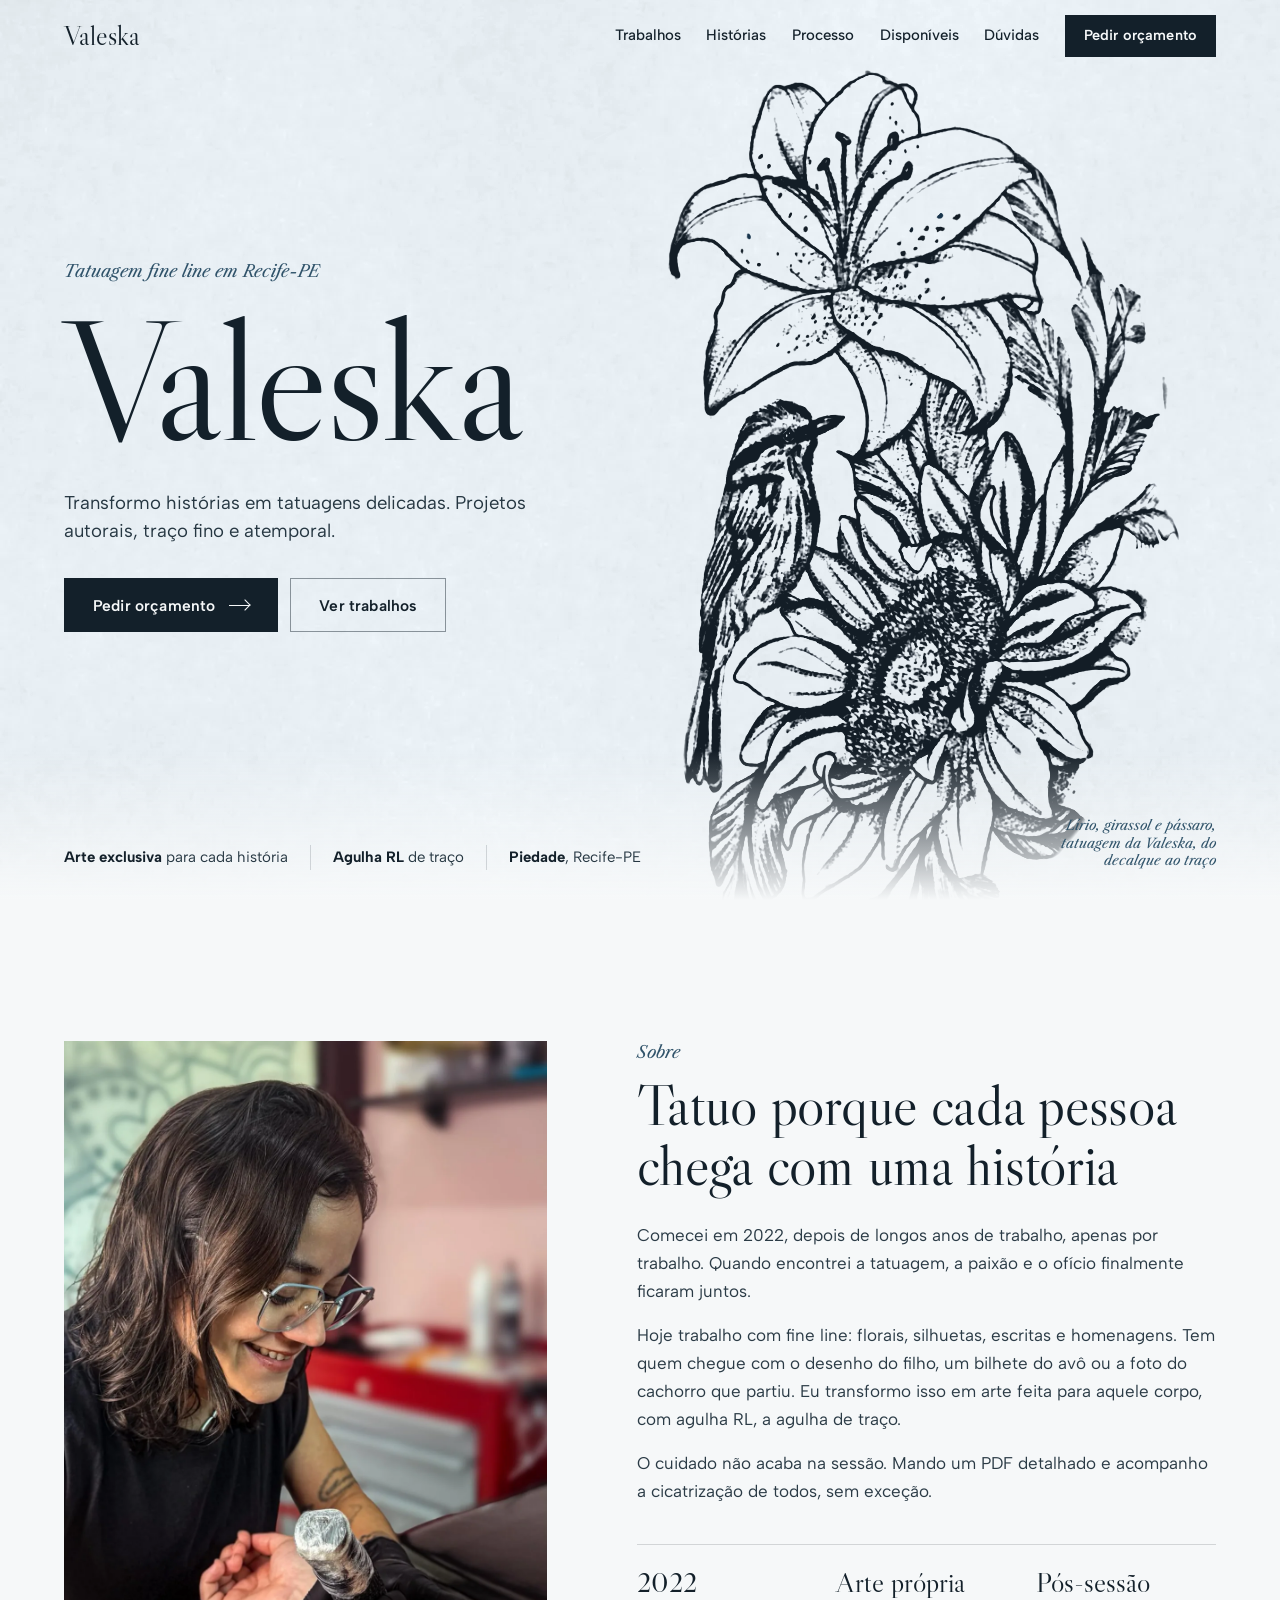
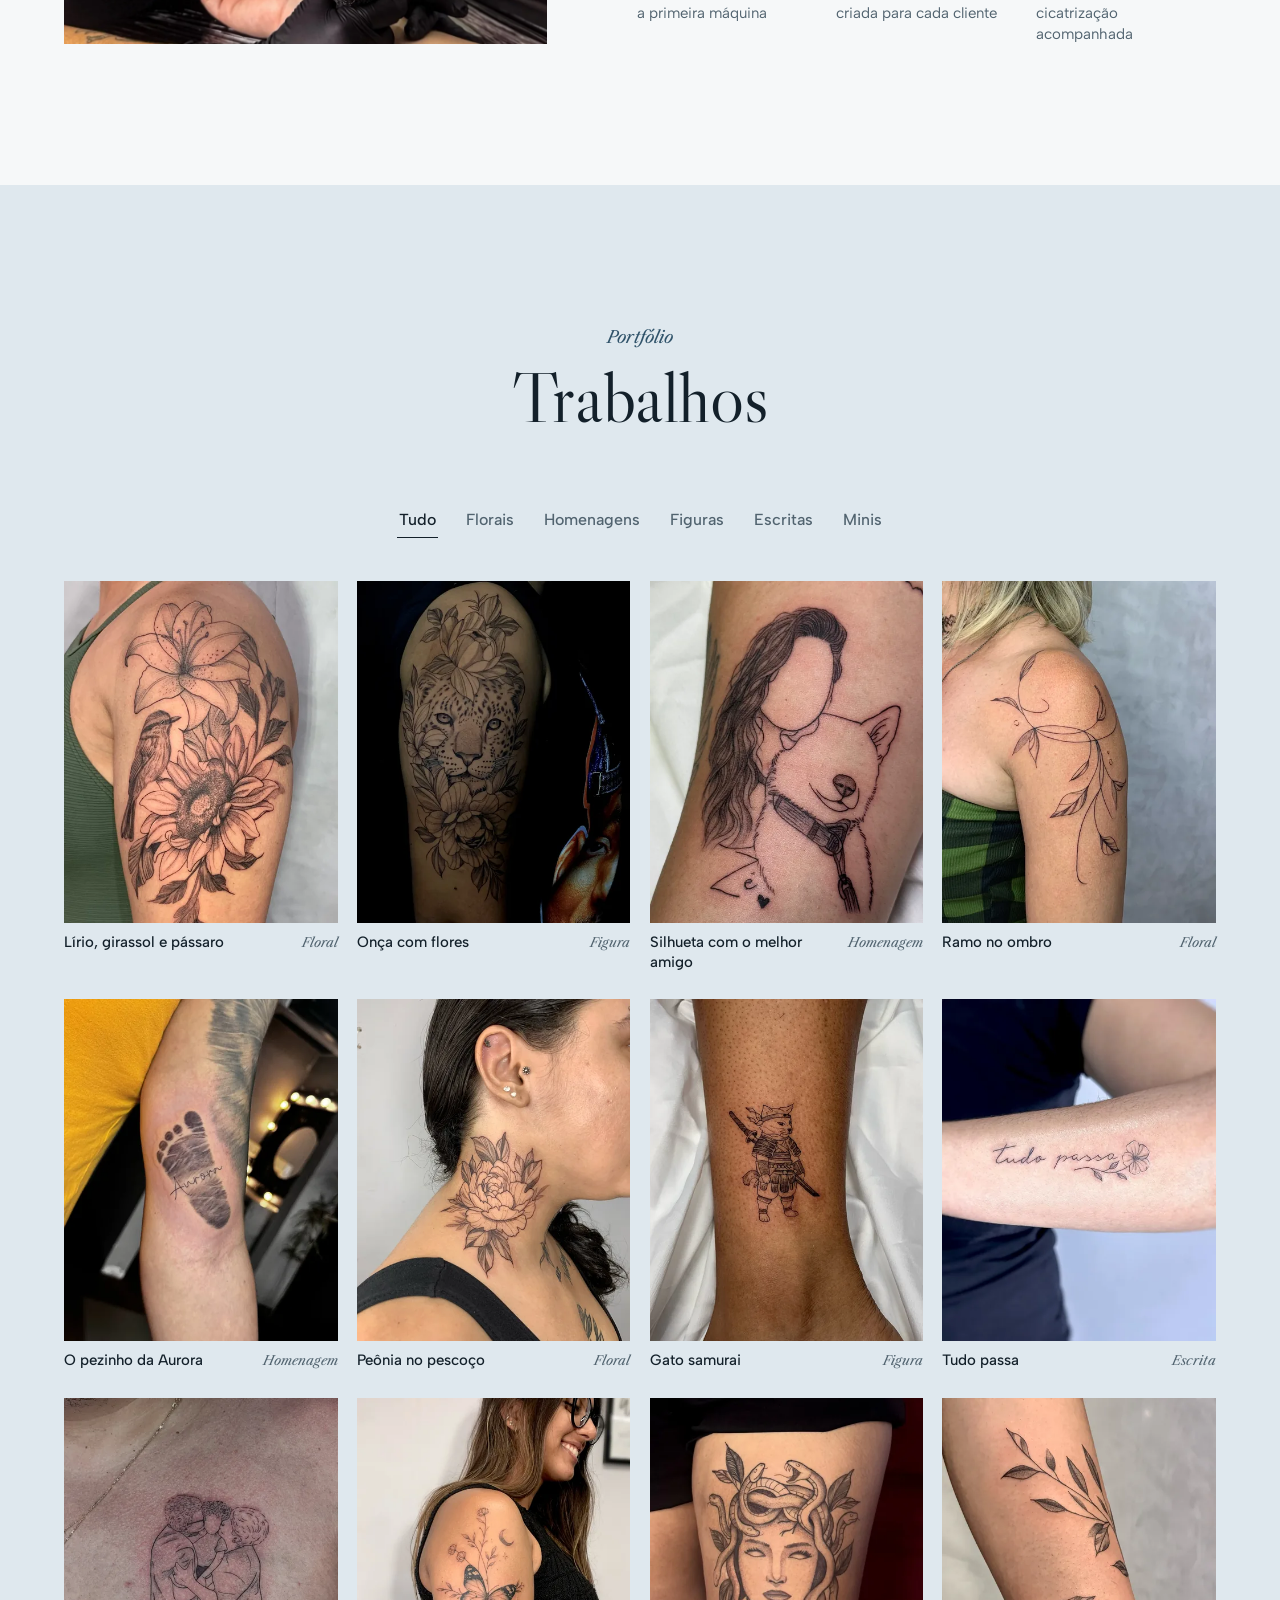
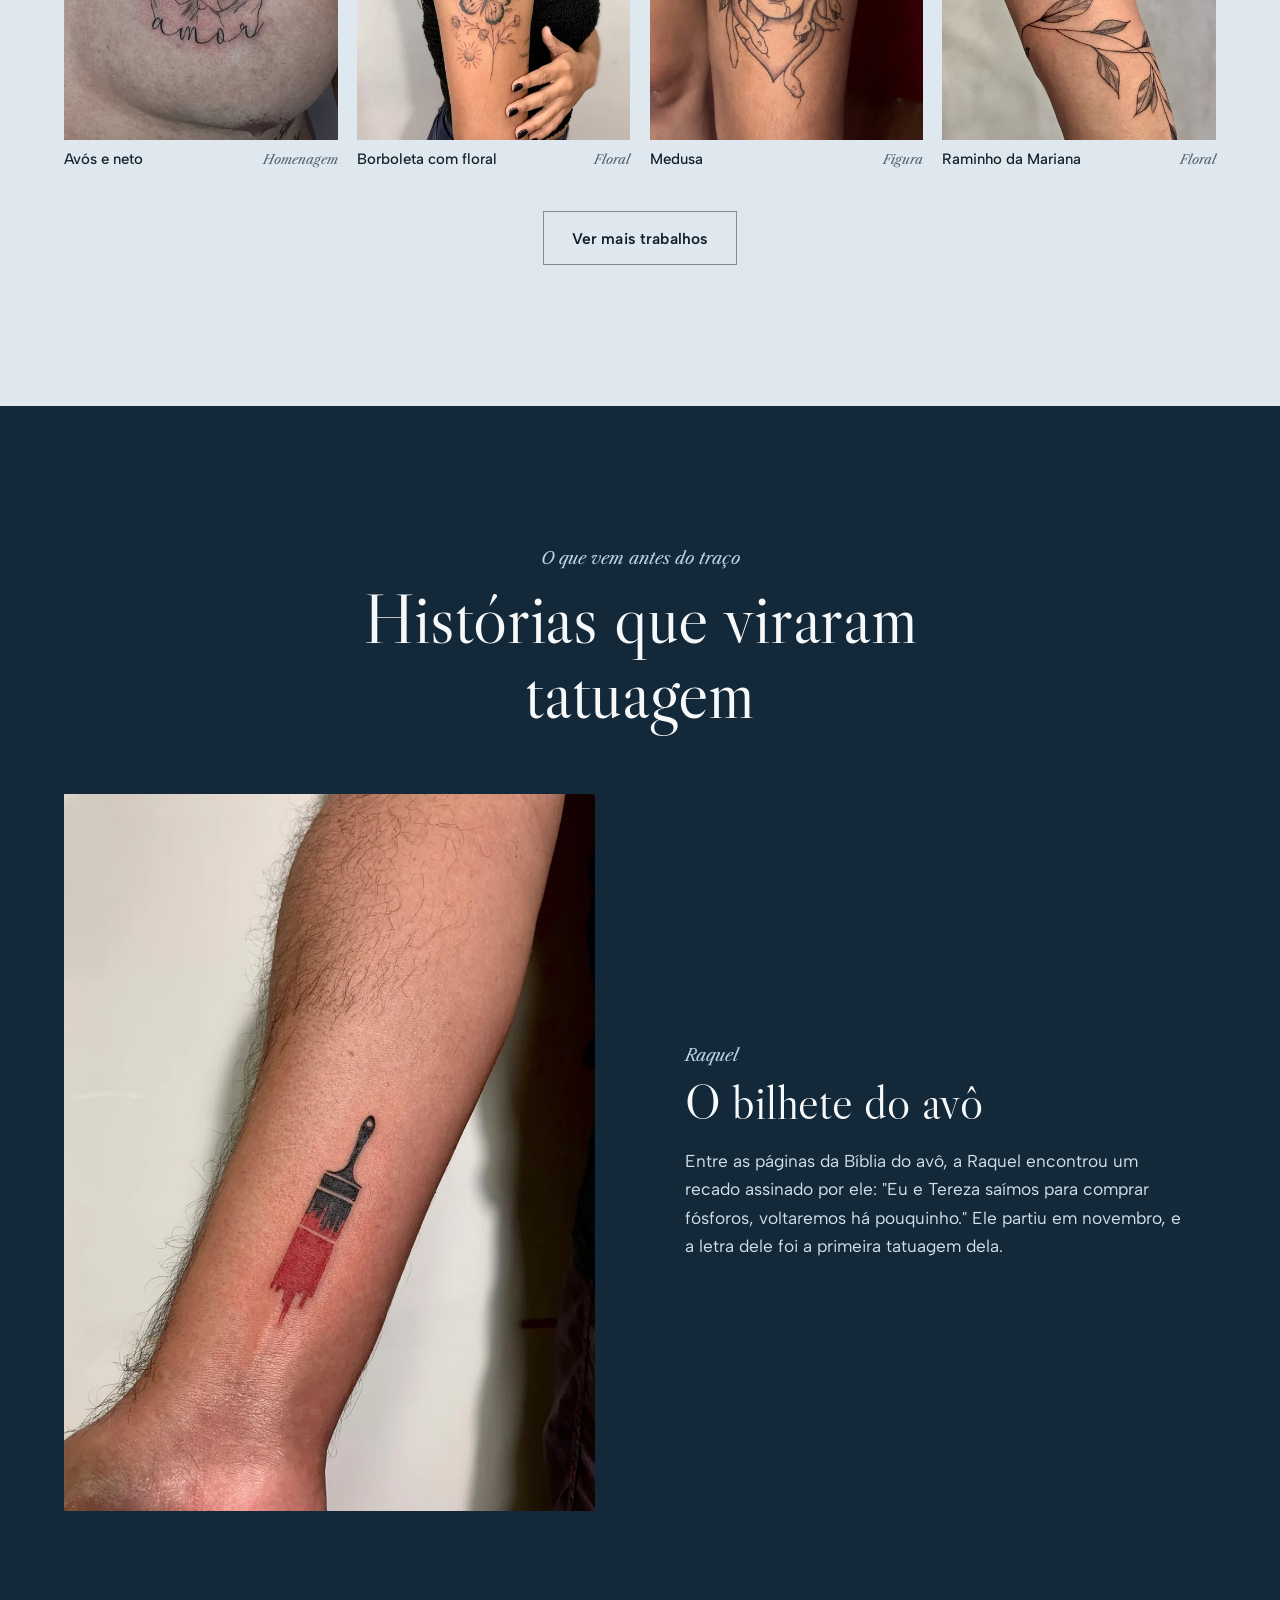
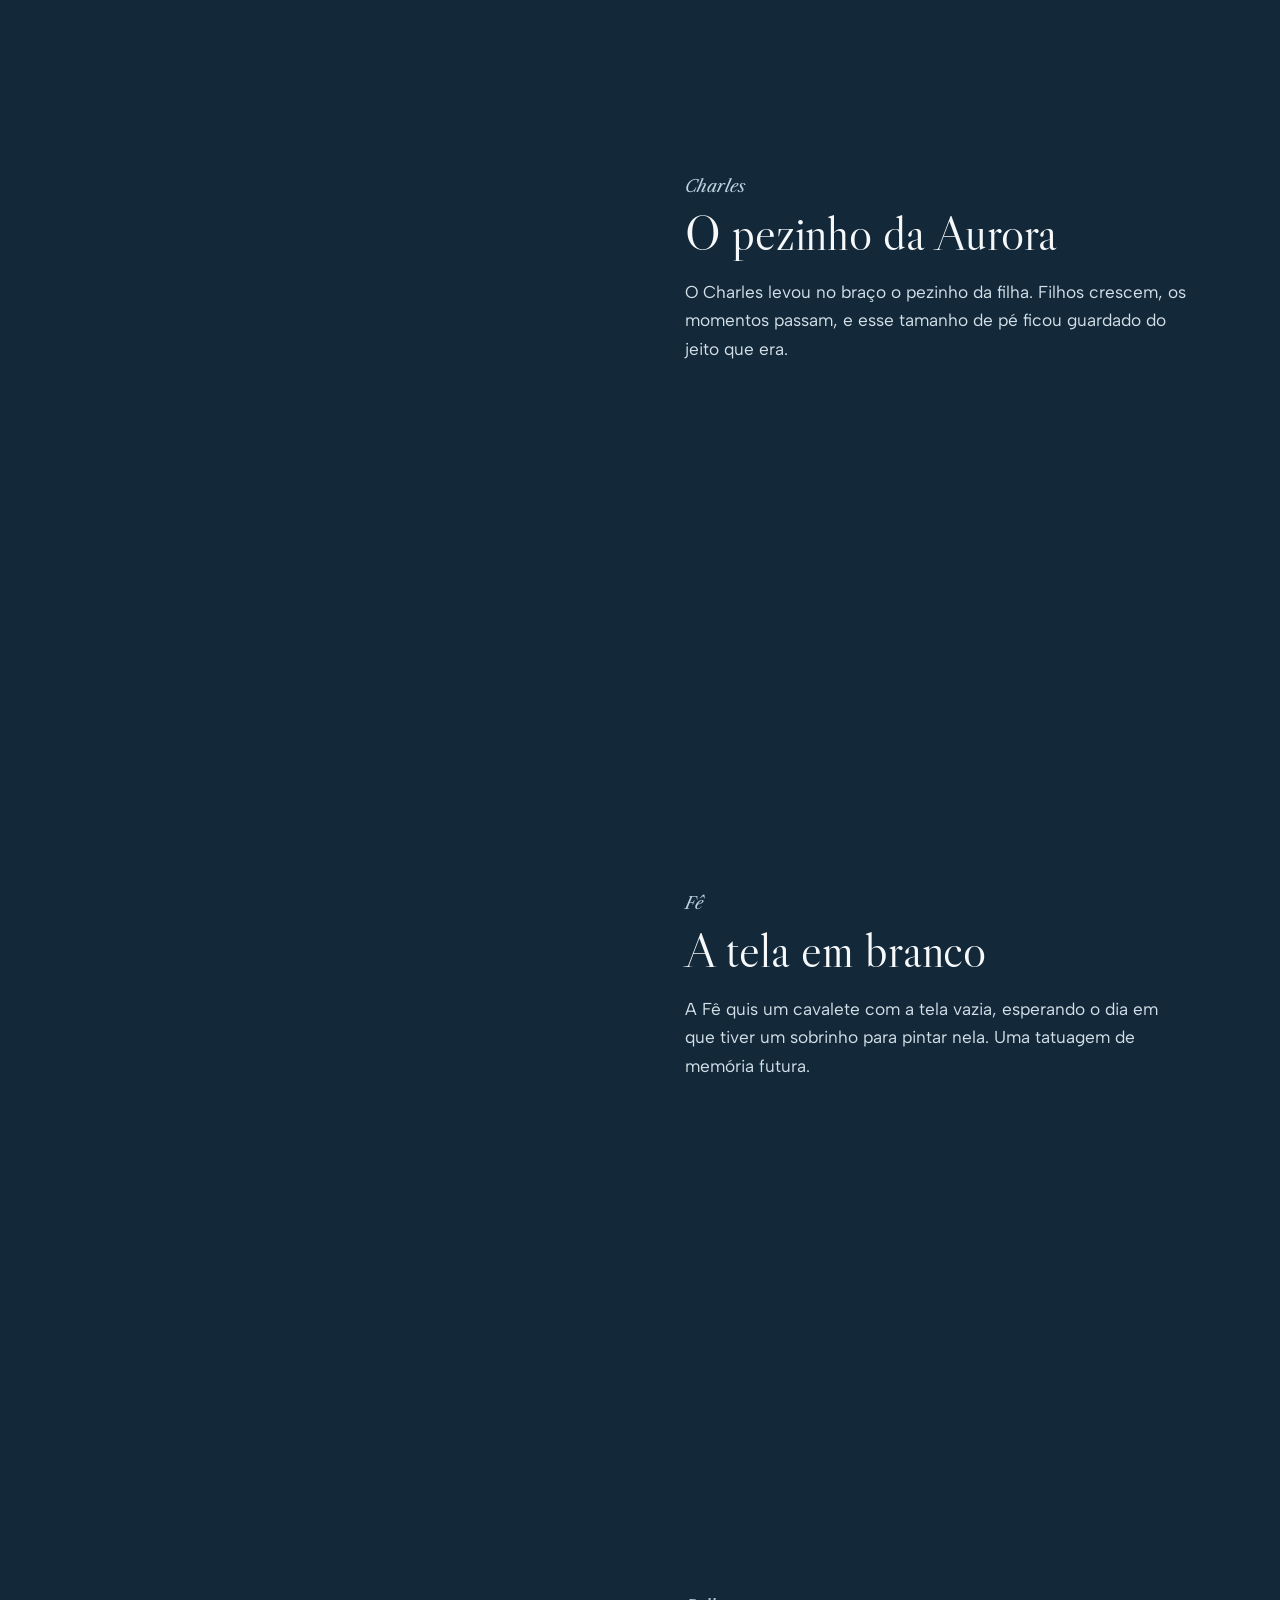
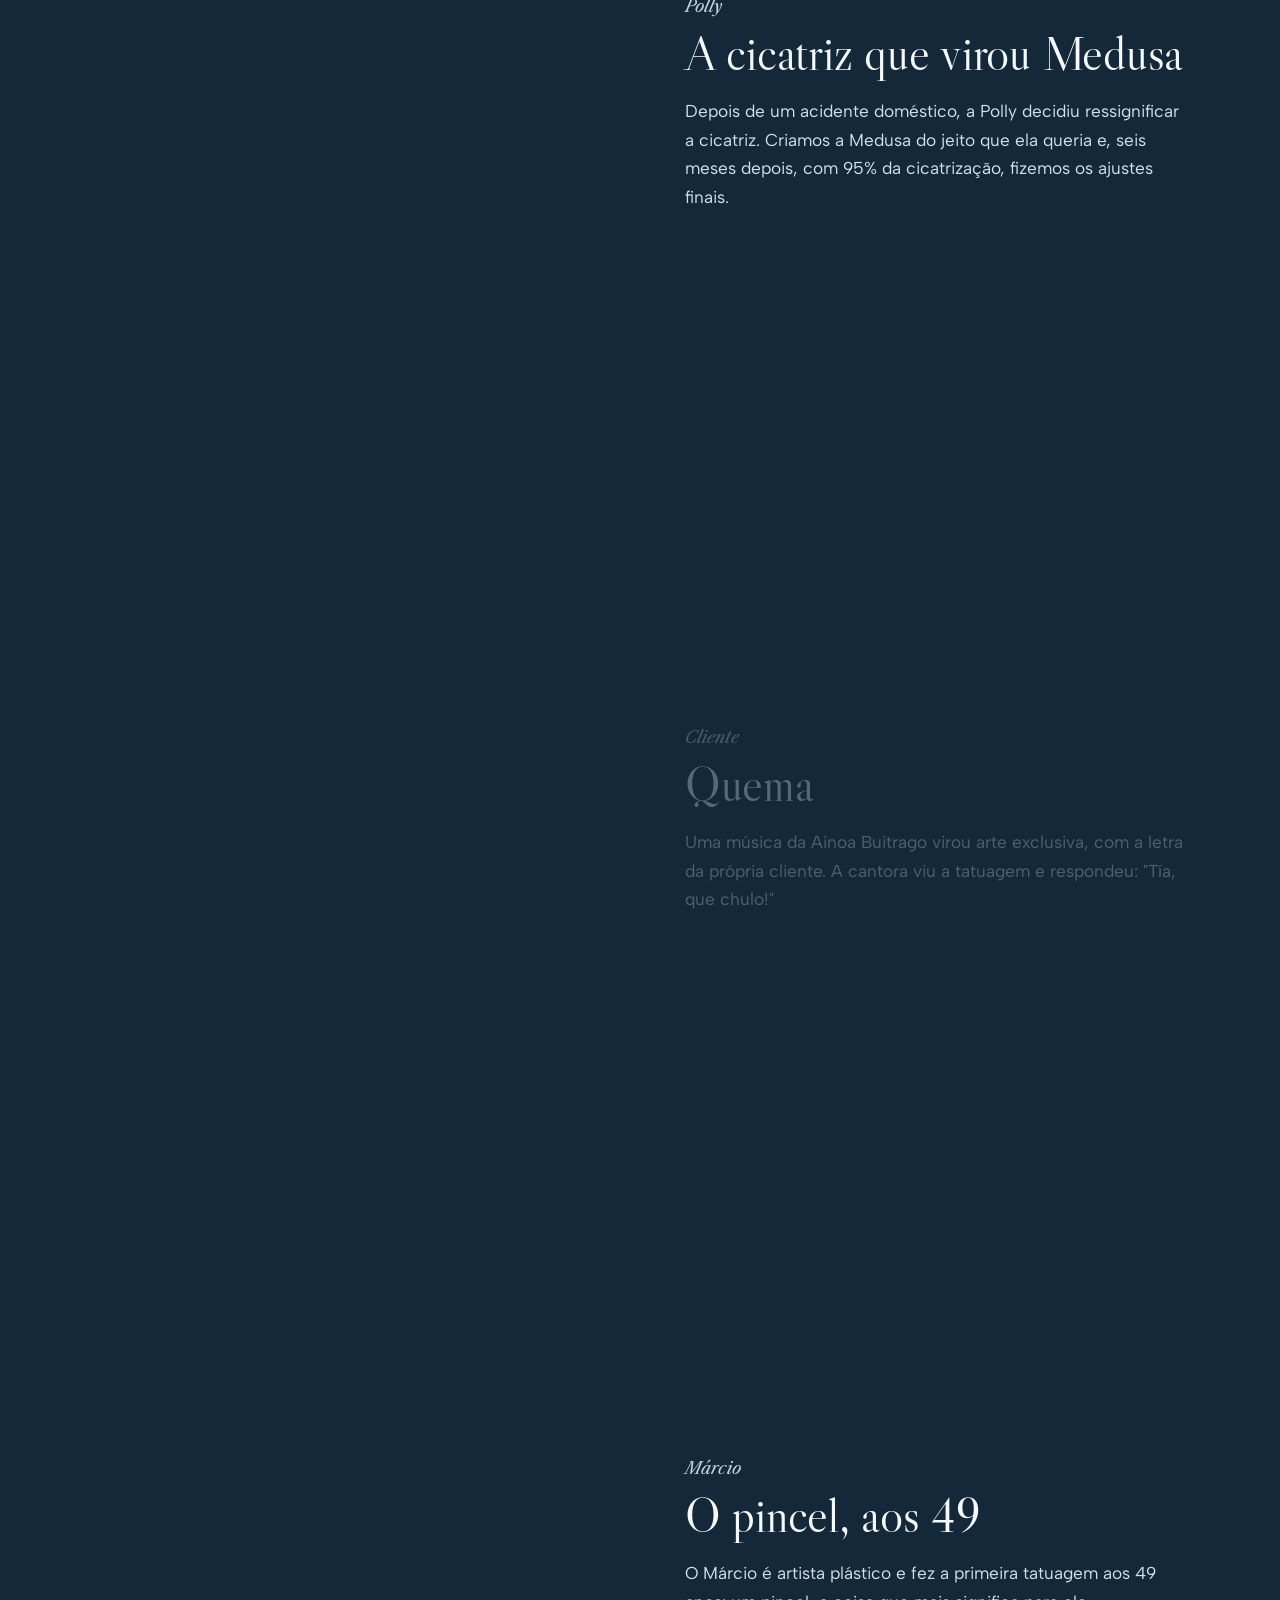
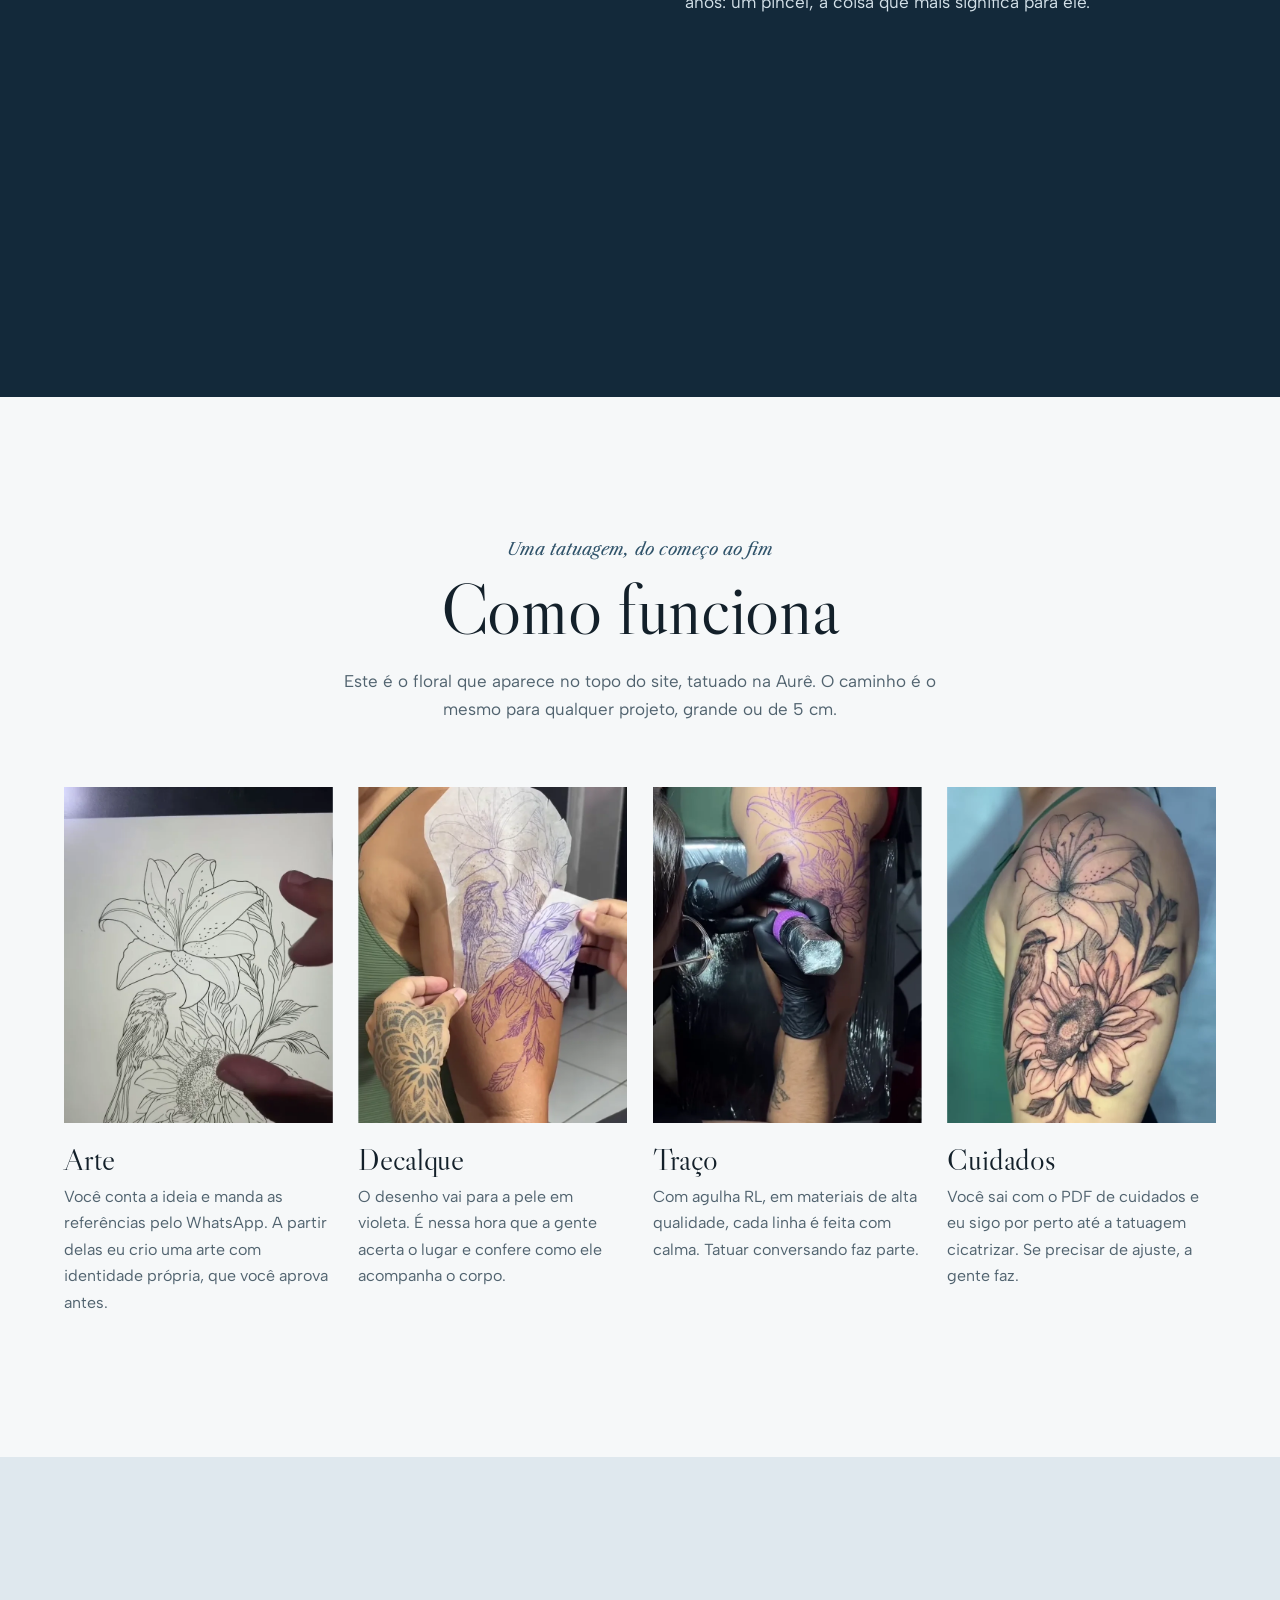
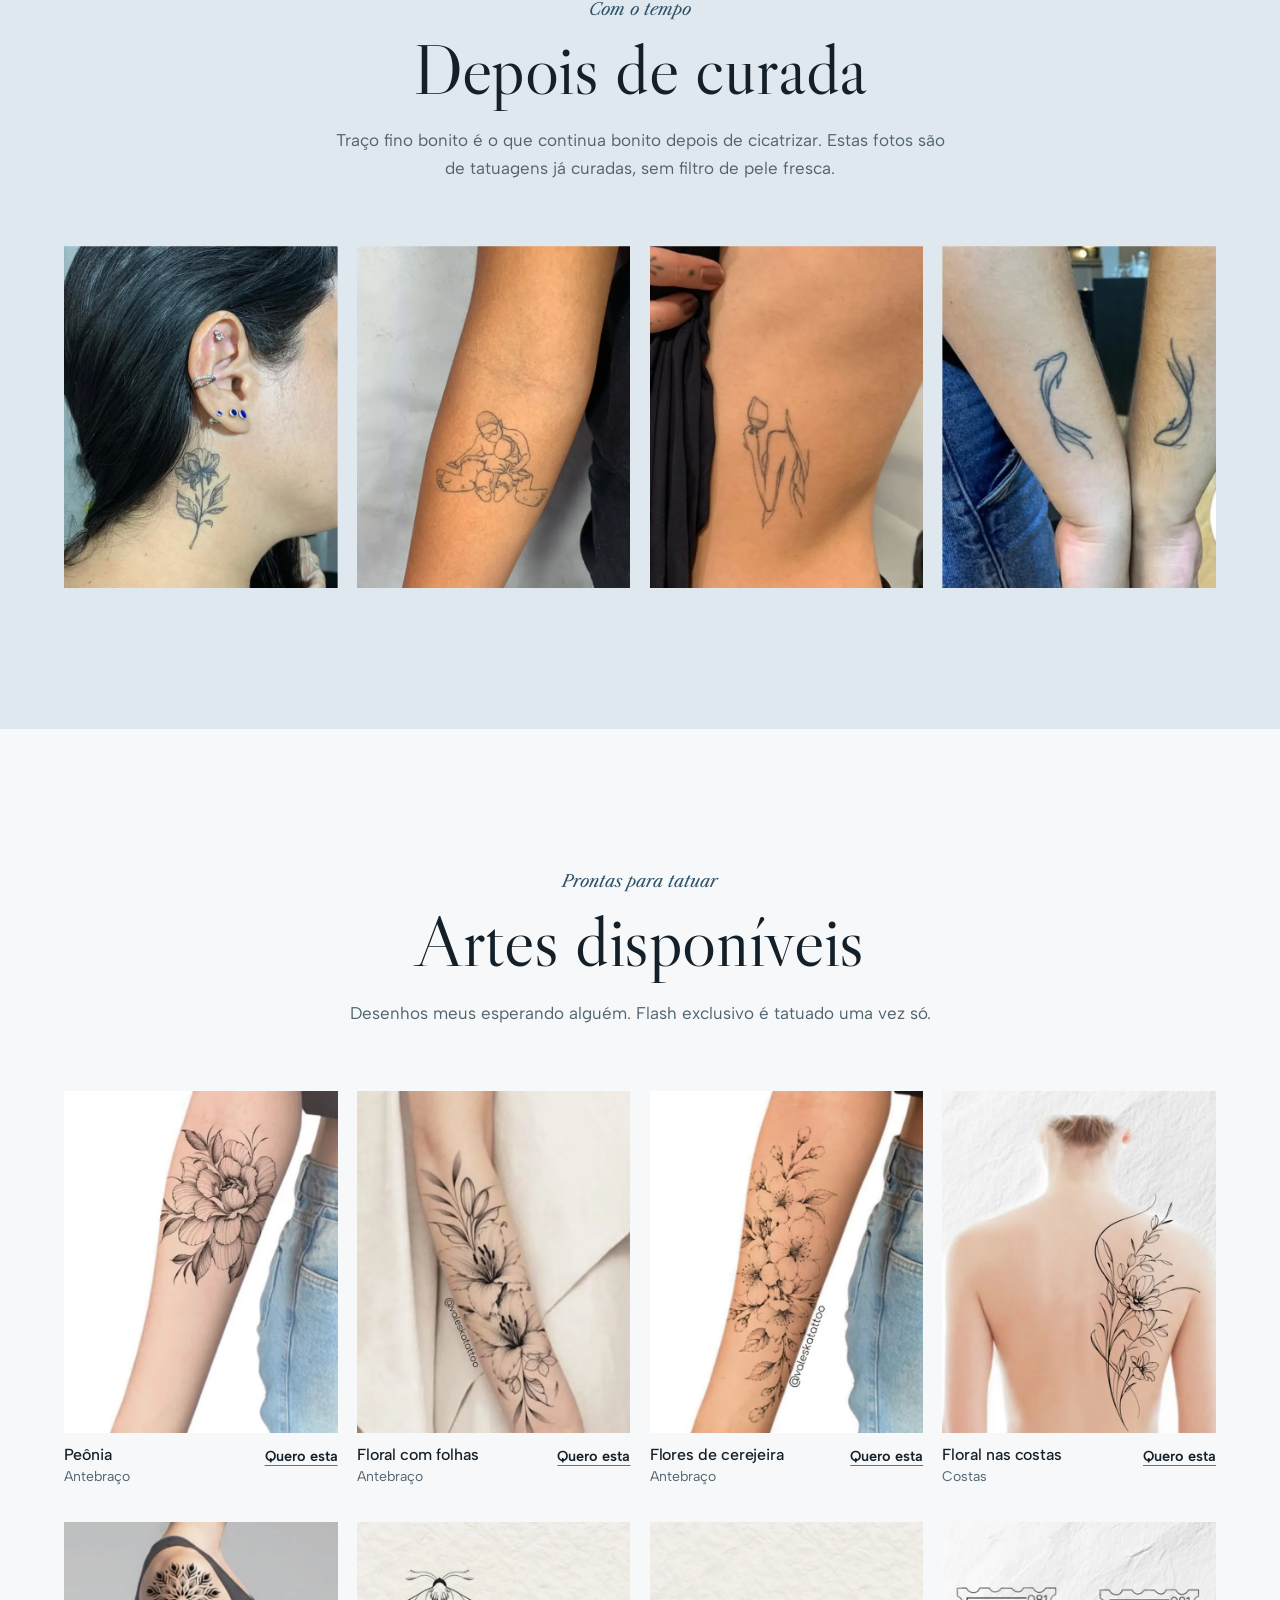
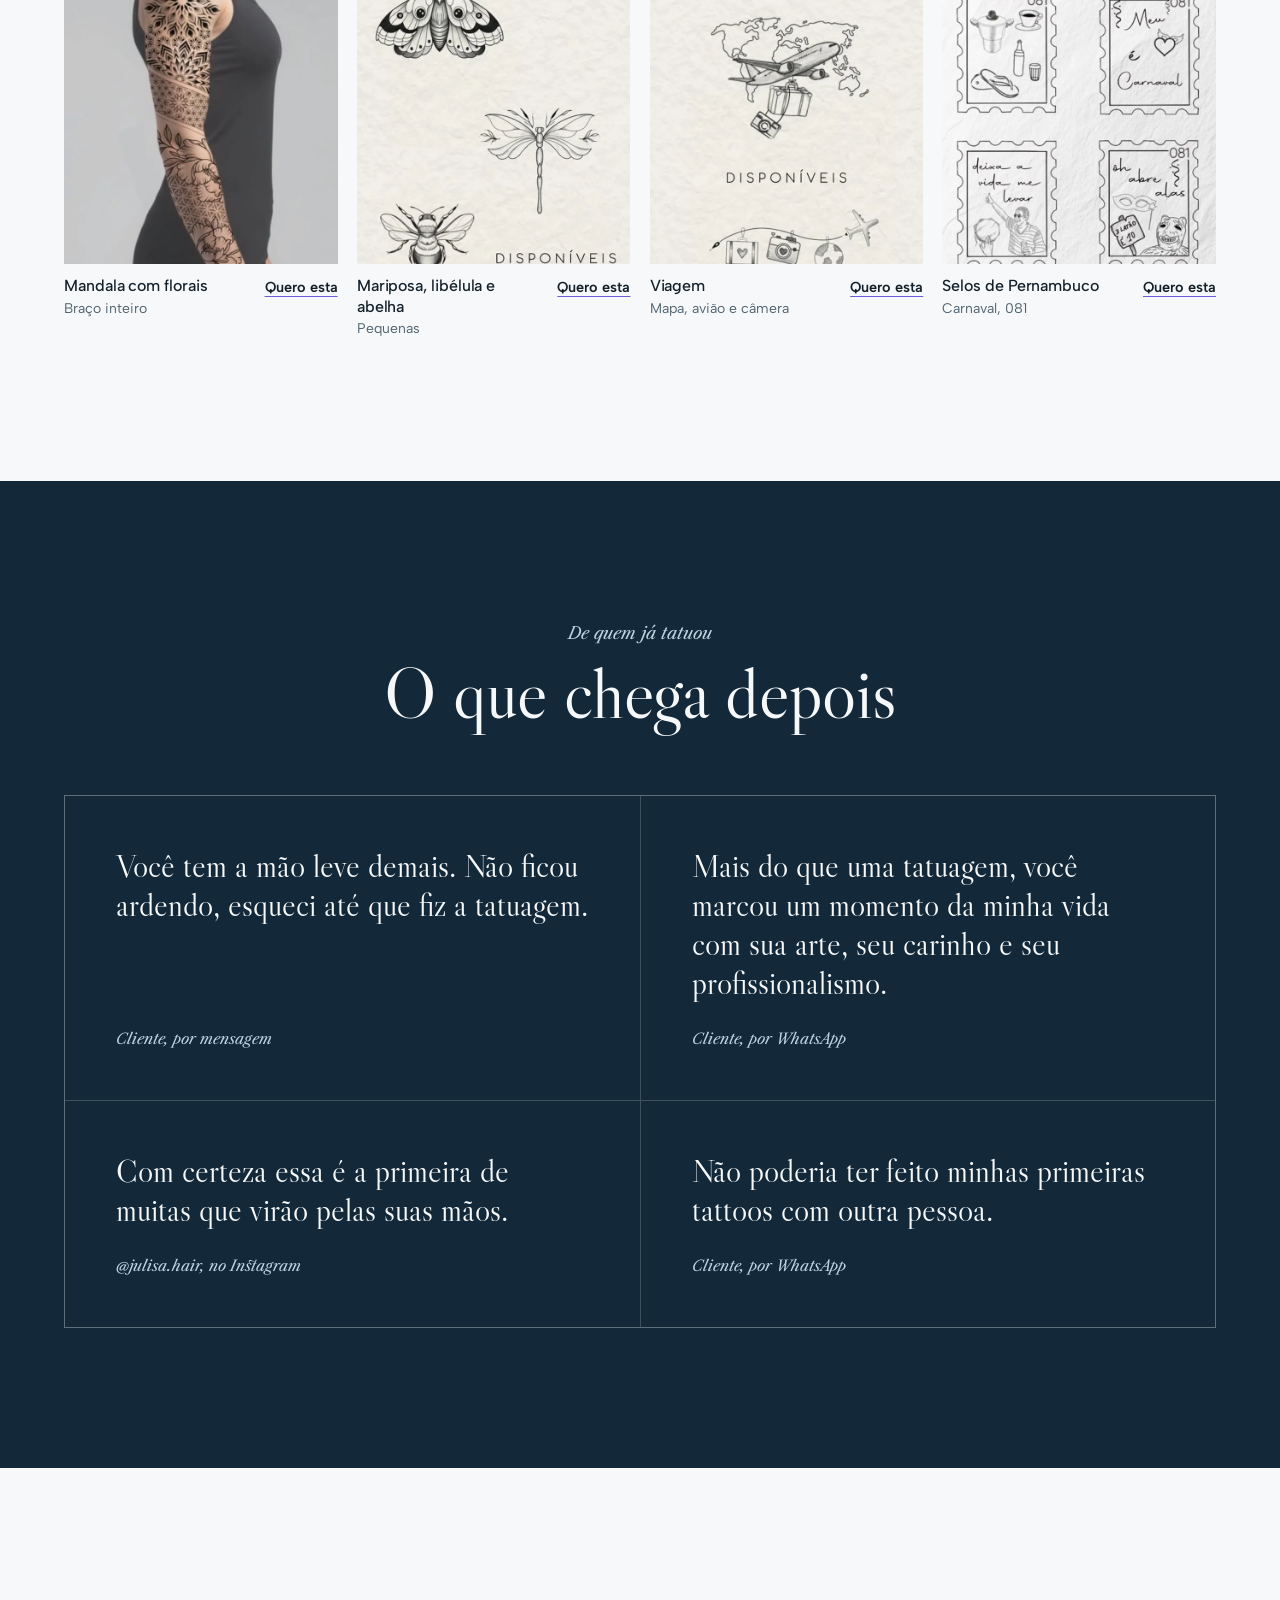
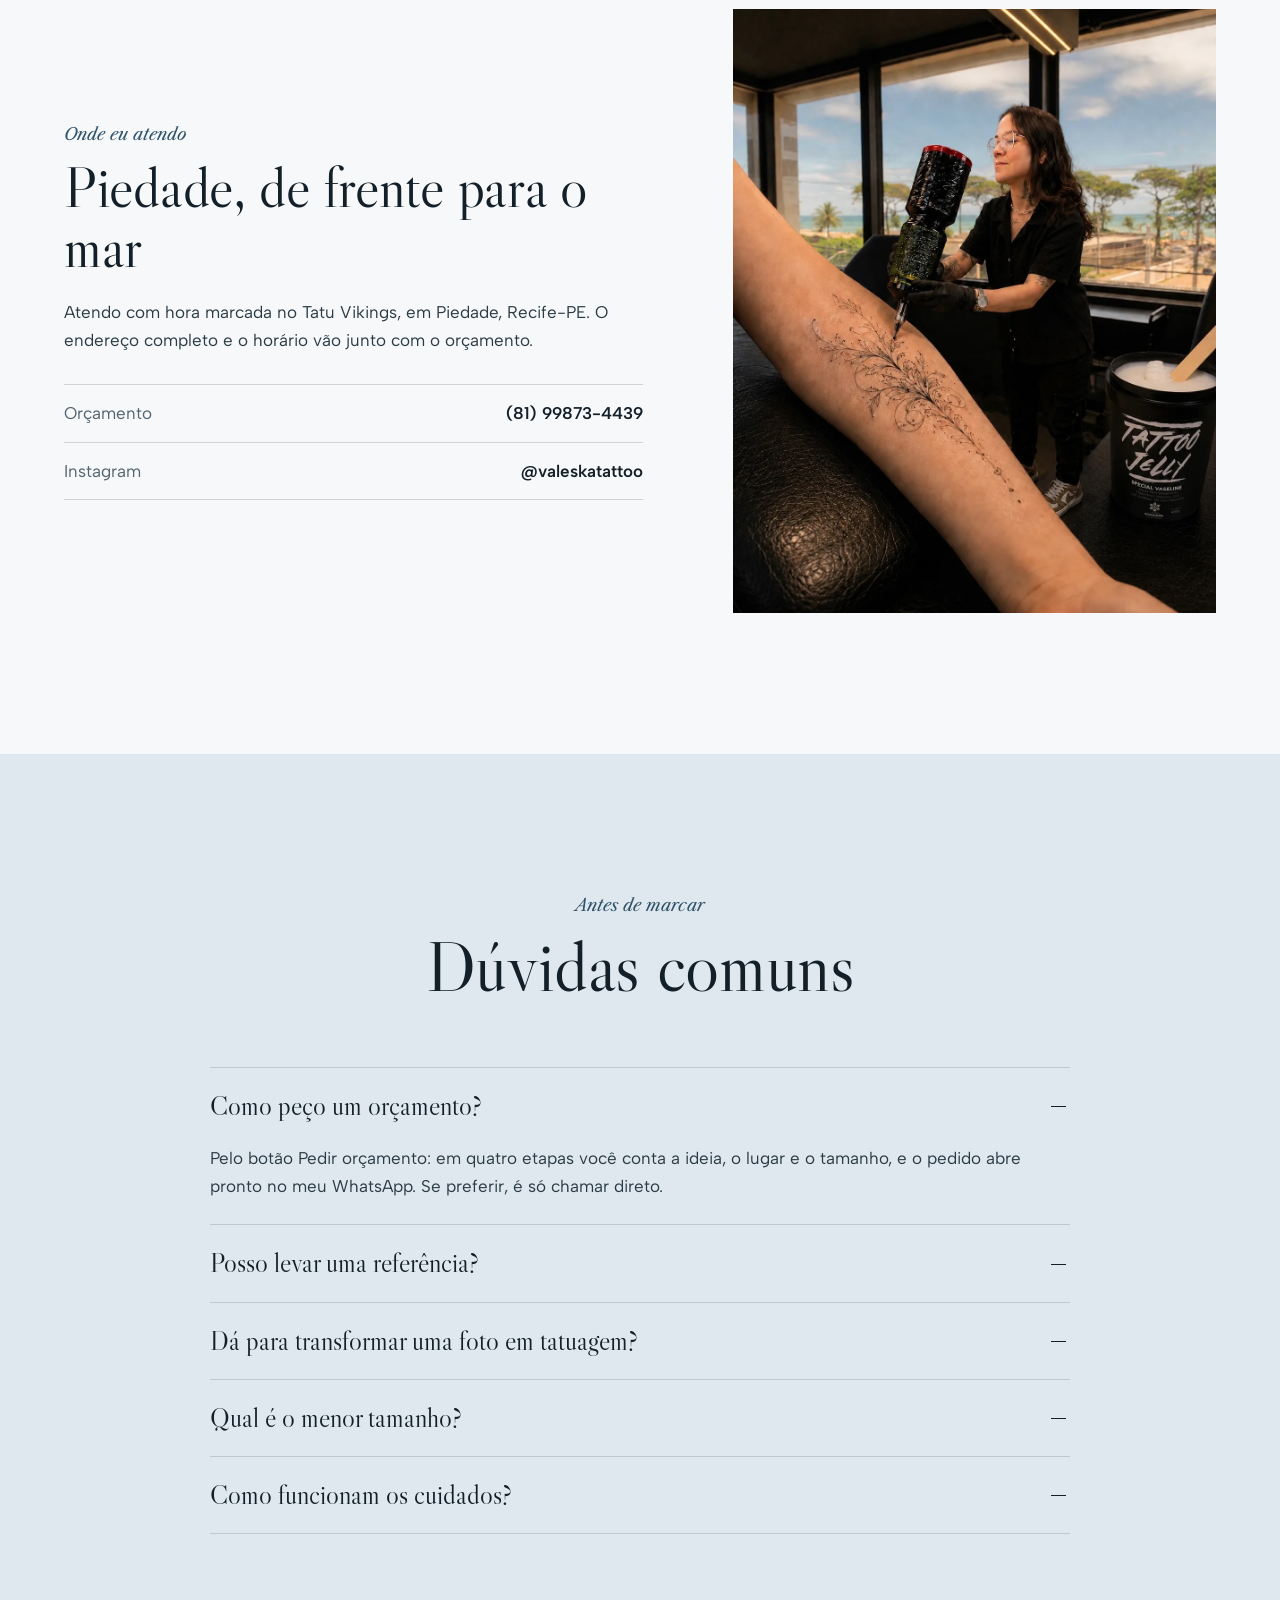
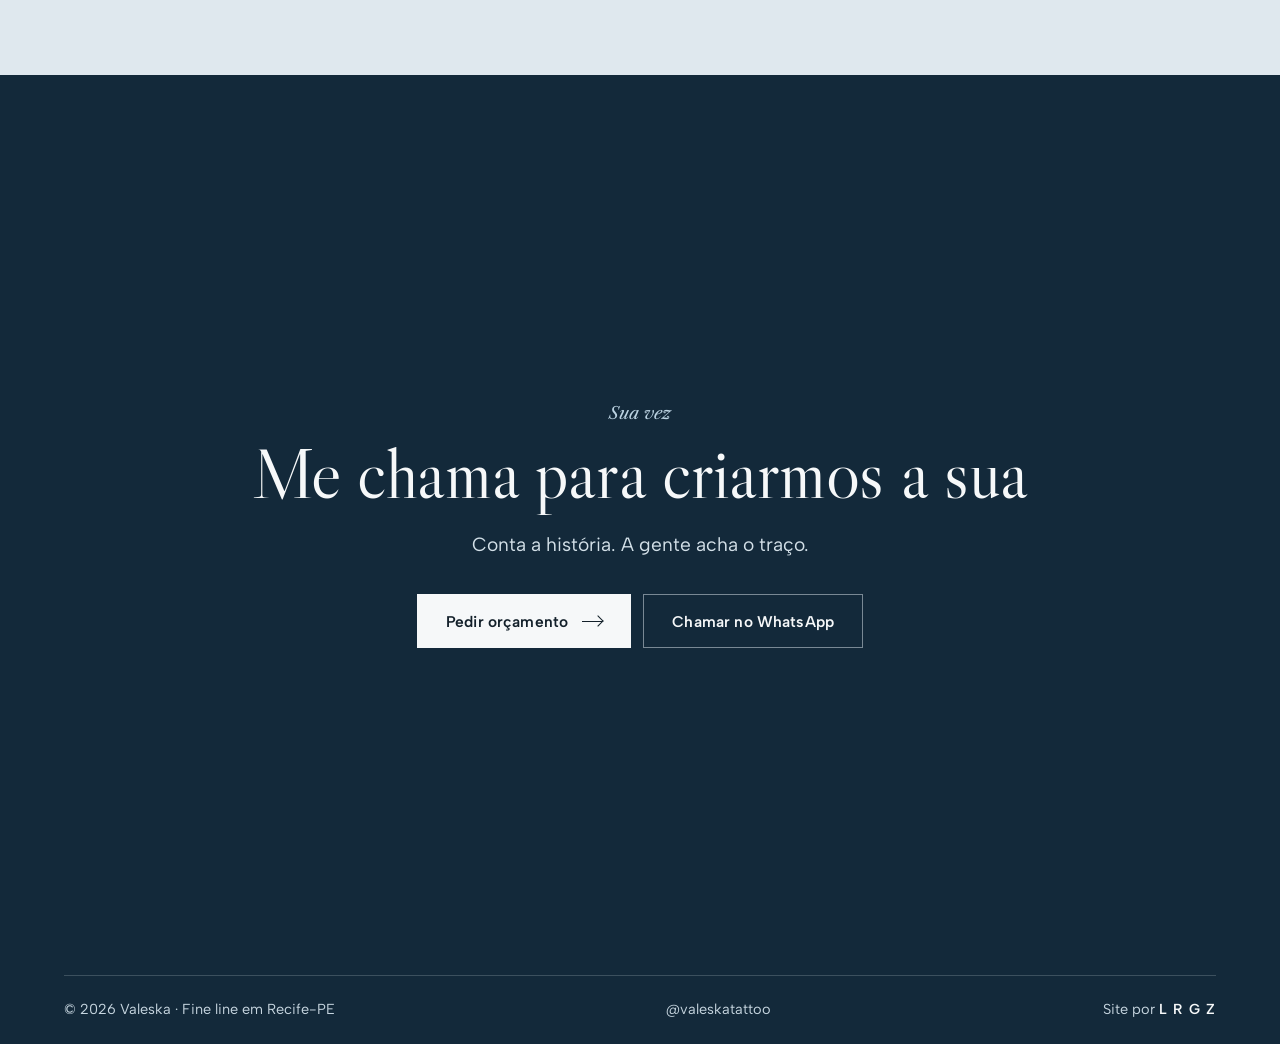
==== commit d471a42c: "Dúvidas: abertura e fechamento deslizando As respostas passam a animar a altura em vez de aparecer d" ====
--- a/index.html
+++ b/index.html
@@ -19,7 +19,7 @@
 <link rel="preload" as="image" href="assets/img/traco-largo-ini.webp" media="(orientation: landscape)" fetchpriority="high">
 <link rel="preload" as="image" href="assets/img/traco-retrato-ini.webp" media="(orientation: portrait)" fetchpriority="high">
 <link rel="preload" as="image" href="assets/img/traco-lirio.webp" media="(min-width: 1025px) and (pointer: fine)">
-<link rel="stylesheet" href="assets/css/site.css?v=1">
+<link rel="stylesheet" href="assets/css/site.css?v=2">
 </head>
 <body>
 
@@ -335,11 +335,11 @@
     <h2>Dúvidas comuns</h2>
   </div>
   <div class="faq entra">
-    <details open><summary>Como peço um orçamento?</summary><p>Pelo botão Pedir orçamento: em quatro etapas você conta a ideia, o lugar e o tamanho, e o pedido abre pronto no meu WhatsApp. Se preferir, é só chamar direto.</p></details>
-    <details><summary>Posso levar uma referência?</summary><p>Pode e ajuda muito. Eu uso a referência como ponto de partida e crio uma arte própria para você. Se já tiver um desenho, como um feito por alguém da família, eu alinho os traços e adapto para tatuagem.</p></details>
-    <details><summary>Dá para transformar uma foto em tatuagem?</summary><p>Dá. As silhuetas nascem assim: a foto vira um desenho em linha, delicado, e você aprova a arte antes da sessão.</p></details>
-    <details><summary>Qual é o menor tamanho?</summary><p>Depende do desenho, porque o traço precisa de espaço para continuar bonito depois de curado. Já tatuei peças de 5 cm cheias de detalhe. Me manda a ideia que eu te digo o tamanho certo.</p></details>
-    <details><summary>Como funcionam os cuidados?</summary><p>No fim da sessão você recebe um PDF com os cuidados detalhados e eu acompanho a sua cicatrização, sem exceção.</p></details>
+    <details open><summary>Como peço um orçamento?</summary><div class="faq-r"><div><p>Pelo botão Pedir orçamento: em quatro etapas você conta a ideia, o lugar e o tamanho, e o pedido abre pronto no meu WhatsApp. Se preferir, é só chamar direto.</p></div></div></details>
+    <details><summary>Posso levar uma referência?</summary><div class="faq-r"><div><p>Pode e ajuda muito. Eu uso a referência como ponto de partida e crio uma arte própria para você. Se já tiver um desenho, como um feito por alguém da família, eu alinho os traços e adapto para tatuagem.</p></div></div></details>
+    <details><summary>Dá para transformar uma foto em tatuagem?</summary><div class="faq-r"><div><p>Dá. As silhuetas nascem assim: a foto vira um desenho em linha, delicado, e você aprova a arte antes da sessão.</p></div></div></details>
+    <details><summary>Qual é o menor tamanho?</summary><div class="faq-r"><div><p>Depende do desenho, porque o traço precisa de espaço para continuar bonito depois de curado. Já tatuei peças de 5 cm cheias de detalhe. Me manda a ideia que eu te digo o tamanho certo.</p></div></div></details>
+    <details><summary>Como funcionam os cuidados?</summary><div class="faq-r"><div><p>No fim da sessão você recebe um PDF com os cuidados detalhados e eu acompanho a sua cicatrização, sem exceção.</p></div></div></details>
   </div>
 </section>
 
@@ -375,6 +375,6 @@
 </div>
 
 <script src="assets/js/traco.js?v=1" defer></script>
-<script src="assets/js/site.js?v=3" defer></script>
+<script src="assets/js/site.js?v=4" defer></script>
 </body>
 </html>
--- a/assets/css/site.css
+++ b/assets/css/site.css
@@ -190,7 +190,15 @@
 .faq summary::before, .faq summary::after { content: ''; position: absolute; right: 4px; top: 50%; width: 15px; height: 1px; background: var(--tinta); transition: transform .4s var(--ease); }
 .faq summary::after { transform: rotate(90deg); }
 .faq details[open] summary::after { transform: none; }
-.faq details p { padding: 0 44px 24px 0; color: #2b3b46; animation: obra .6s var(--ease) both; }
+.faq details p { padding: 0 44px 24px 0; color: #2b3b46; }
+.faq.vivo summary::after { transform: rotate(90deg); }
+.faq.vivo details.aberta summary::after { transform: none; }
+.faq.vivo .faq-r { display: grid; grid-template-rows: 0fr; transition: grid-template-rows .6s var(--ease); }
+.faq.vivo .faq-r > div { min-height: 0; overflow: hidden; visibility: hidden; transition: visibility 0s linear .6s; }
+.faq.vivo .faq-r p { opacity: 0; transform: translateY(-6px); transition: opacity .3s var(--ease), transform .6s var(--ease); }
+.faq.vivo details.aberta .faq-r { grid-template-rows: 1fr; }
+.faq.vivo details.aberta .faq-r > div { visibility: visible; transition-delay: 0s; }
+.faq.vivo details.aberta .faq-r p { opacity: 1; transform: none; transition-delay: .08s; }
 
 /* final */
 .final { position: relative; overflow: hidden; min-height: 100vh; min-height: 100svh; display: grid; place-items: center; padding: 110px var(--lado); text-align: center; isolation: isolate; }
@@ -291,5 +299,5 @@
 }
 @media (prefers-reduced-motion: reduce) {
   html { scroll-behavior: auto; }
-  .entrada, .entra, .hero-tit .linha > span, .revela > *, .obra { transition: none !important; animation: none !important; opacity: 1; transform: none; clip-path: none; }
-}
+  .entrada, .entra, .hero-tit .linha > span, .revela > *, .obra, .faq-r, .faq-r > div, .faq-r p { transition: none !important; animation: none !important; opacity: 1; transform: none; clip-path: none; }
+}
